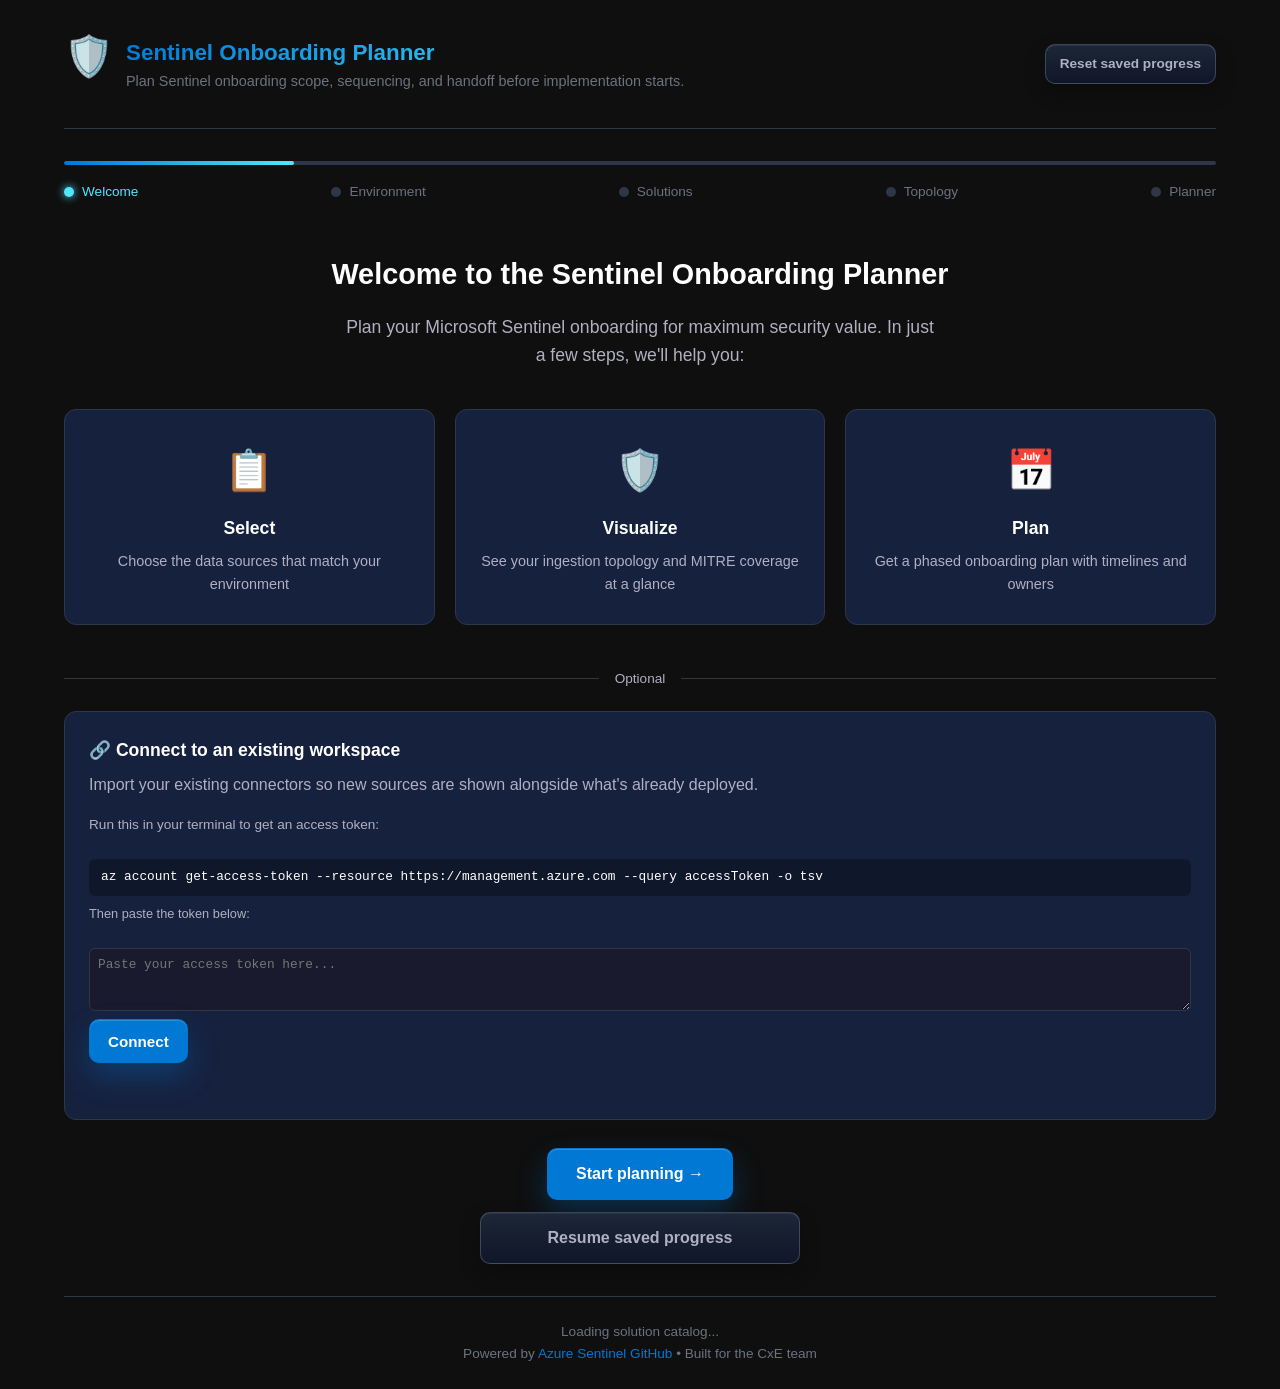
==== index.html @ 746572c1 "fix: connector persistence, Cribl repositioning, topology improvements - Fix Cribl-eligible connecto" ====
<!DOCTYPE html>
<html lang="en">
<head>
    <meta charset="UTF-8">
    <meta name="viewport" content="width=device-width, initial-scale=1.0">
    <title>Sentinel Onboarding Planner</title>
    <script src="https://unpkg.com/react@18/umd/react.production.min.js" crossorigin="anonymous"></script>
    <script src="https://unpkg.com/react-dom@18/umd/react-dom.production.min.js" crossorigin="anonymous"></script>
    <script src="https://unpkg.com/reactflow@11/dist/umd/index.js" crossorigin="anonymous"></script>
    <link rel="stylesheet" href="https://unpkg.com/reactflow@11/dist/style.css">
    <script src="https://cdn.jsdelivr.net/npm/frappe-gantt@1.2.2/dist/frappe-gantt.umd.js" integrity="sha384-IDc4p6+i79ghSfjvAaNuErpikTLBxt5+HDmubQFyD2jwSFpfST/JeaX8fFaqCrgJ" crossorigin="anonymous"></script>
    <script src="https://cdnjs.cloudflare.com/ajax/libs/exceljs/4.4.0/exceljs.min.js" integrity="sha512-dlPw+ytv/6JyepmelABrgeYgHI0O+frEwgfnPdXDTOIZz+eDgfW07QXG02/O8COfivBdGNINy+Vex+lYmJ5rxw==" crossorigin="anonymous" referrerpolicy="no-referrer"></script>
    <link rel="stylesheet" href="https://cdn.jsdelivr.net/npm/frappe-gantt@1.2.2/dist/frappe-gantt.css" integrity="sha384-6Kr9I0SBSJBCaLDsBKf2b/P1Vt0Y/RPHiq8c6phK4Z6wZjw/l6bNLvXds4iXxq5R" crossorigin="anonymous">
    <link rel="stylesheet" href="css/style.css">
</head>
<body>
    <div class="app-container">
        <header class="app-header">
            <div class="header-brand">
                <div class="category-icon">🛡️</div>
                <div>
                    <h1>Sentinel Onboarding Planner</h1>
                    <p class="header-subtitle">Plan Sentinel onboarding scope, sequencing, and handoff before implementation starts.</p>
                </div>
            </div>
            <button type="button" class="app-button app-button--subtle" id="resetPlannerState">Reset saved progress</button>
        </header>

        <div class="progress-container">
            <div class="progress-bar">
                <div class="progress-fill" id="progressFill"></div>
            </div>
            <div class="progress-steps">
                <div class="step active"><span class="step-dot"></span><span>Welcome</span></div>
                <div class="step"><span class="step-dot"></span><span>Environment</span></div>
                <div class="step"><span class="step-dot"></span><span>Solutions</span></div>
                <div class="step"><span class="step-dot"></span><span>Topology</span></div>
                <div class="step"><span class="step-dot"></span><span>Planner</span></div>
            </div>
        </div>

        <main class="main-content">
            <section class="wizard-step active" id="step1">
                <div class="step-content">
                    <div class="welcome-hero">
                        <h2>Welcome to the Sentinel Onboarding Planner</h2>
                        <p class="lead">Plan your Microsoft Sentinel onboarding for maximum security value. In just a few steps, we'll help you:</p>
                    </div>

                    <div class="value-cards">
                        <article class="value-card">
                            <div class="value-icon">📋</div>
                            <h3>Select</h3>
                            <p>Choose the data sources that match your environment</p>
                        </article>
                        <article class="value-card">
                            <div class="value-icon">🛡️</div>
                            <h3>Visualize</h3>
                            <p>See your ingestion topology and MITRE coverage at a glance</p>
                        </article>
                        <article class="value-card">
                            <div class="value-icon">📅</div>
                            <h3>Plan</h3>
                            <p>Get a phased onboarding plan with timelines and owners</p>
                        </article>
                    </div>

                    <div class="workspace-connect-section">
                        <div class="workspace-connect-divider"><span>Optional</span></div>
                        <div class="workspace-connect-card">
                            <h3>🔗 Connect to an existing workspace</h3>
                            <p>Import your existing connectors so new sources are shown alongside what's already deployed.</p>
                            <div class="token-instructions" id="tokenInstructions">
                                <p class="token-help">Run this in your terminal to get an access token:</p>
                                <code class="token-cmd" onclick="copyTokenCmd()">az account get-access-token --resource https://management.azure.com --query accessToken -o tsv</code>
                                <p class="token-help-small">Then paste the token below:</p>
                                <textarea id="tokenInput" placeholder="Paste your access token here..." rows="3"></textarea>
                                <button type="button" class="app-button app-button--accent" onclick="connectWithToken()" id="connectBtn">
                                    Connect
                                </button>
                            </div>
                            <div class="workspace-picker" id="workspacePicker" style="display:none;">
                                <div>
                                    <label>Subscription</label>
                                    <select id="subscriptionSelect" onchange="onSubscriptionChange()" disabled>
                                        <option value="">Loading...</option>
                                    </select>
                                </div>
                                <div>
                                    <label>Resource Group</label>
                                    <select id="rgSelect" onchange="onRgChange()" disabled>
                                        <option value="">Select subscription first</option>
                                    </select>
                                </div>
                                <div>
                                    <label>Sentinel Workspace</label>
                                    <select id="workspaceSelect" onchange="onWorkspaceChange()" disabled>
                                        <option value="">Select resource group first</option>
                                    </select>
                                </div>
                            </div>
                            <div class="workspace-status" id="workspaceStatus"></div>
                        </div>
                    </div>

                    <div class="cta-section cta-section--stacked">
                        <button type="button" class="app-button app-button--accent" data-next>Start planning →</button>
                        <button type="button" class="app-button app-button--subtle cta-resume-button" id="resumeProgressButton" hidden>Resume saved progress</button>
                    </div>
                </div>
            </section>

            <section class="wizard-step" id="step2">
                <div class="step-content">
                    <h2>What does the environment look like?</h2>
                    <p class="step-description">Choose the platforms and vendors you expect to bring into Sentinel. These choices highlight likely solutions in the next step.</p>

                    <div class="category-grid vendor-grid">
                        <div class="category-card vendor-card" data-vendor="azure">
                            <div class="category-icon vendor-logo" data-logo-wrapper>
                                <img data-remote-logo src="https://raw.githubusercontent.com/gilbarbara/logos/main/logos/microsoft-azure.svg" alt="" aria-hidden="true">
                                <span class="vendor-logo-fallback" data-logo-fallback aria-hidden="true" hidden>☁️</span>
                            </div>
                            <h3>Azure</h3>
                            <div class="category-check">✓</div>
                        </div>
                        <div class="category-card vendor-card" data-vendor="microsoft365">
                            <div class="category-icon vendor-logo" data-logo-wrapper>
                                <img data-remote-logo src="https://raw.githubusercontent.com/Azure/Azure-Sentinel/master/Workbooks/Images/Logos/office365_logo.svg" alt="" aria-hidden="true">
                                <span class="vendor-logo-fallback" data-logo-fallback aria-hidden="true" hidden>🛡️</span>
                            </div>
                            <h3>Microsoft 365</h3>
                            <div class="category-check">✓</div>
                        </div>
                        <div class="category-card vendor-card" data-vendor="cribl">
                            <div class="category-icon vendor-logo" data-logo-wrapper>
                                <img data-remote-logo src="https://raw.githubusercontent.com/Azure/Azure-Sentinel/master/Logos/Cribl-Logo.svg" alt="" aria-hidden="true">
                                <span class="vendor-logo-fallback" data-logo-fallback aria-hidden="true" hidden>🔀</span>
                            </div>
                            <h3>Cribl</h3>
                            <div class="category-check">✓</div>
                        </div>
                        <div class="category-card vendor-card" data-vendor="windows">
                            <div class="category-icon vendor-logo" data-logo-wrapper>
                                <img data-remote-logo src="https://raw.githubusercontent.com/gilbarbara/logos/main/logos/microsoft-windows-icon.svg" alt="" aria-hidden="true">
                                <span class="vendor-logo-fallback" data-logo-fallback aria-hidden="true" hidden>🖥️</span>
                            </div>
                            <h3>Windows</h3>
                            <div class="category-check">✓</div>
                        </div>
                        <div class="category-card vendor-card" data-vendor="linux">
                            <div class="category-icon vendor-logo" data-logo-wrapper>
                                <img data-remote-logo src="https://raw.githubusercontent.com/torvalds/linux/master/Documentation/images/logo.svg" alt="" aria-hidden="true">
                                <span class="vendor-logo-fallback" data-logo-fallback aria-hidden="true" hidden>🐧</span>
                            </div>
                            <h3>Linux</h3>
                            <div class="category-check">✓</div>
                        </div>
                        <div class="category-card vendor-card" data-vendor="aws">
                            <div class="category-icon vendor-logo vendor-logo--light-surface" data-logo-wrapper>
                                <img data-remote-logo src="https://raw.githubusercontent.com/Azure/Azure-Sentinel/master/Logos/Aws.svg" alt="" aria-hidden="true">
                                <span class="vendor-logo-fallback" data-logo-fallback aria-hidden="true" hidden>☁️</span>
                            </div>
                            <h3>AWS</h3>
                            <div class="category-check">✓</div>
                        </div>
                        <div class="category-card vendor-card" data-vendor="gcp">
                            <div class="category-icon vendor-logo" data-logo-wrapper>
                                <img data-remote-logo src="https://raw.githubusercontent.com/Azure/Azure-Sentinel/master/Logos/google_logo.svg" alt="" aria-hidden="true">
                                <span class="vendor-logo-fallback" data-logo-fallback aria-hidden="true" hidden>☁️</span>
                            </div>
                            <h3>GCP</h3>
                            <div class="category-check">✓</div>
                        </div>
                        <div class="category-card vendor-card" data-vendor="crowdstrike">
                            <div class="category-icon vendor-logo" data-logo-wrapper>
                                <img data-remote-logo src="https://raw.githubusercontent.com/Azure/Azure-Sentinel/master/Solutions/CrowdStrike%20Falcon%20Endpoint%20Protection/Data%20Connectors/Logo/crowdstrike.svg" alt="" aria-hidden="true">
                                <span class="vendor-logo-fallback" data-logo-fallback aria-hidden="true" hidden>🛡️</span>
                            </div>
                            <h3>CrowdStrike</h3>
                            <div class="category-check">✓</div>
                        </div>
                        <div class="category-card vendor-card" data-vendor="paloalto">
                            <div class="category-icon vendor-logo" data-logo-wrapper>
                                <img data-remote-logo src="https://raw.githubusercontent.com/Azure/Azure-Sentinel/master/Logos/CortexXDR_Logo.svg" alt="" aria-hidden="true">
                                <span class="vendor-logo-fallback" data-logo-fallback aria-hidden="true" hidden>🔥</span>
                            </div>
                            <h3>Palo Alto</h3>
                            <div class="category-check">✓</div>
                        </div>
                        <div class="category-card vendor-card" data-vendor="cisco">
                            <div class="category-icon vendor-logo" data-logo-wrapper>
                                <img data-remote-logo src="https://raw.githubusercontent.com/Azure/Azure-Sentinel/master/Logos/cisco-logo-72px.svg" alt="" aria-hidden="true">
                                <span class="vendor-logo-fallback" data-logo-fallback aria-hidden="true" hidden>🌐</span>
                            </div>
                            <h3>Cisco</h3>
                            <div class="category-check">✓</div>
                        </div>
                        <div class="category-card vendor-card" data-vendor="checkpoint">
                            <div class="category-icon vendor-logo vendor-logo--light-surface" data-logo-wrapper>
                                <img data-remote-logo src="https://raw.githubusercontent.com/Azure/Azure-Sentinel/master/Logos/checkpoint.svg" alt="" aria-hidden="true">
                                <span class="vendor-logo-fallback" data-logo-fallback aria-hidden="true" hidden>🔥</span>
                            </div>
                            <h3>Check Point</h3>
                            <div class="category-check">✓</div>
                        </div>
                        <div class="category-card vendor-card" data-vendor="fortinet">
                            <div class="category-icon vendor-logo vendor-logo--light-surface" data-logo-wrapper>
                                <img data-remote-logo src="https://raw.githubusercontent.com/Azure/Azure-Sentinel/master/Logos/fortinet_logo.svg" alt="" aria-hidden="true">
                                <span class="vendor-logo-fallback" data-logo-fallback aria-hidden="true" hidden>🔥</span>
                            </div>
                            <h3>Fortinet</h3>
                            <div class="category-check">✓</div>
                        </div>
                        <div class="category-card vendor-card" data-vendor="zscaler">
                            <div class="category-icon vendor-logo" data-logo-wrapper>
                                <img data-remote-logo src="https://raw.githubusercontent.com/Azure/Azure-Sentinel/master/Logos/ZscalerLogo.svg" alt="" aria-hidden="true">
                                <span class="vendor-logo-fallback" data-logo-fallback aria-hidden="true" hidden>🌐</span>
                            </div>
                            <h3>Zscaler</h3>
                            <div class="category-check">✓</div>
                        </div>
                        <div class="category-card vendor-card" data-vendor="okta">
                            <div class="category-icon vendor-logo vendor-logo--light-surface" data-logo-wrapper>
                                <img data-remote-logo src="https://raw.githubusercontent.com/Azure/Azure-Sentinel/master/Logos/okta_logo.svg" alt="" aria-hidden="true">
                                <span class="vendor-logo-fallback" data-logo-fallback aria-hidden="true" hidden>🔑</span>
                            </div>
                            <h3>Okta</h3>
                            <div class="category-check">✓</div>
                        </div>
                        <div class="category-card vendor-card" data-vendor="trendmicro">
                            <div class="category-icon vendor-logo" data-logo-wrapper>
                                <img data-remote-logo src="https://raw.githubusercontent.com/Azure/Azure-Sentinel/master/Logos/Trend_Micro_Logo.svg" alt="" aria-hidden="true">
                                <span class="vendor-logo-fallback" data-logo-fallback aria-hidden="true" hidden>🧪</span>
                            </div>
                            <h3>Trend Micro</h3>
                            <div class="category-check">✓</div>
                        </div>
                        <div class="category-card vendor-card" data-vendor="cyberark">
                            <div class="category-icon vendor-logo" data-logo-wrapper>
                                <img data-remote-logo src="https://raw.githubusercontent.com/Azure/Azure-Sentinel/master/Logos/CyberArk_Logo.svg" alt="" aria-hidden="true">
                                <span class="vendor-logo-fallback" data-logo-fallback aria-hidden="true" hidden>🔐</span>
                            </div>
                            <h3>CyberArk</h3>
                            <div class="category-check">✓</div>
                        </div>
                        <div class="category-card vendor-card" data-vendor="pingidentity">
                            <div class="category-icon vendor-logo" data-logo-wrapper>
                                <img data-remote-logo src="https://raw.githubusercontent.com/Azure/Azure-Sentinel/master/Workbooks/Images/Logos/PingIdentity.svg" alt="" aria-hidden="true">
                                <span class="vendor-logo-fallback" data-logo-fallback aria-hidden="true" hidden>🪪</span>
                            </div>
                            <h3>Ping Identity</h3>
                            <div class="category-check">✓</div>
                        </div>
                        <div class="category-card vendor-card" data-vendor="alibabacloud">
                            <div class="category-icon vendor-logo vendor-logo--light-surface" data-logo-wrapper>
                                <img data-remote-logo src="https://raw.githubusercontent.com/simple-icons/simple-icons/develop/icons/alibabacloud.svg" alt="" aria-hidden="true">
                                <span class="vendor-logo-fallback" data-logo-fallback aria-hidden="true" hidden>☁️</span>
                            </div>
                            <h3>Alibaba Cloud</h3>
                            <div class="category-check">✓</div>
                        </div>
                        <div class="category-card vendor-card" data-vendor="atlassian">
                            <div class="category-icon vendor-logo" data-logo-wrapper>
                                <img data-remote-logo src="https://raw.githubusercontent.com/Azure/Azure-Sentinel/master/Logos/atlassian.svg" alt="" aria-hidden="true">
                                <span class="vendor-logo-fallback" data-logo-fallback aria-hidden="true" hidden>🔧</span>
                            </div>
                            <h3>Atlassian</h3>
                            <div class="category-check">✓</div>
                        </div>
                        <div class="category-card vendor-card" data-vendor="barracuda">
                            <div class="category-icon vendor-logo vendor-logo--light-surface" data-logo-wrapper>
                                <img data-remote-logo src="https://raw.githubusercontent.com/Azure/Azure-Sentinel/master/Workbooks/Images/Logos/barracuda_logo.svg" alt="" aria-hidden="true">
                                <span class="vendor-logo-fallback" data-logo-fallback aria-hidden="true" hidden>🔒</span>
                            </div>
                            <h3>Barracuda</h3>
                            <div class="category-check">✓</div>
                        </div>
                        <div class="category-card vendor-card" data-vendor="citrix">
                            <div class="category-icon vendor-logo vendor-logo--light-surface" data-logo-wrapper>
                                <img data-remote-logo src="https://raw.githubusercontent.com/Azure/Azure-Sentinel/master/Logos/citrix_logo.svg" alt="" aria-hidden="true">
                                <span class="vendor-logo-fallback" data-logo-fallback aria-hidden="true" hidden>💻</span>
                            </div>
                            <h3>Citrix</h3>
                            <div class="category-check">✓</div>
                        </div>
                        <div class="category-card vendor-card" data-vendor="cloudflare">
                            <div class="category-icon vendor-logo" data-logo-wrapper>
                                <img data-remote-logo src="https://raw.githubusercontent.com/Azure/Azure-Sentinel/master/Workbooks/Images/Logos/cloudflare.svg" alt="" aria-hidden="true">
                                <span class="vendor-logo-fallback" data-logo-fallback aria-hidden="true" hidden>☁️</span>
                            </div>
                            <h3>Cloudflare</h3>
                            <div class="category-check">✓</div>
                        </div>
                        <div class="category-card vendor-card" data-vendor="cyfirma">
                            <div class="category-icon vendor-logo vendor-logo--light-surface" data-logo-wrapper>
                                <img data-remote-logo src="https://raw.githubusercontent.com/Azure/Azure-Sentinel/master/Logos/Cyfirma_logo.svg" alt="" aria-hidden="true">
                                <span class="vendor-logo-fallback" data-logo-fallback aria-hidden="true" hidden>🔍</span>
                            </div>
                            <h3>cyFIRMA</h3>
                            <div class="category-check">✓</div>
                        </div>
                        <div class="category-card vendor-card" data-vendor="extrahop">
                            <div class="category-icon vendor-logo" data-logo-wrapper>
                                <img data-remote-logo src="https://raw.githubusercontent.com/Azure/Azure-Sentinel/master/Logos/ExtraHop.svg" alt="" aria-hidden="true">
                                <span class="vendor-logo-fallback" data-logo-fallback aria-hidden="true" hidden>📡</span>
                            </div>
                            <h3>ExtraHop</h3>
                            <div class="category-check">✓</div>
                        </div>
                        <div class="category-card vendor-card" data-vendor="f5">
                            <div class="category-icon vendor-logo" data-logo-wrapper>
                                <img data-remote-logo src="https://raw.githubusercontent.com/Azure/Azure-Sentinel/master/Solutions/F5%20BIG-IP/Workbooks/Images/Logo/f5_logo.svg" alt="" aria-hidden="true">
                                <span class="vendor-logo-fallback" data-logo-fallback aria-hidden="true" hidden>🔥</span>
                            </div>
                            <h3>F5</h3>
                            <div class="category-check">✓</div>
                        </div>
                        <div class="category-card vendor-card" data-vendor="forcepoint">
                            <div class="category-icon vendor-logo vendor-logo--light-surface" data-logo-wrapper>
                                <img data-remote-logo src="https://raw.githubusercontent.com/Azure/Azure-Sentinel/master/Logos/Forcepoint_new_logo.svg" alt="" aria-hidden="true">
                                <span class="vendor-logo-fallback" data-logo-fallback aria-hidden="true" hidden>🛡️</span>
                            </div>
                            <h3>Forcepoint</h3>
                            <div class="category-check">✓</div>
                        </div>
                        <div class="category-card vendor-card" data-vendor="github">
                            <div class="category-icon vendor-logo vendor-logo--light-surface" data-logo-wrapper>
                                <img data-remote-logo src="https://raw.githubusercontent.com/gilbarbara/logos/main/logos/github-icon.svg" alt="" aria-hidden="true">
                                <span class="vendor-logo-fallback" data-logo-fallback aria-hidden="true" hidden>🐙</span>
                            </div>
                            <h3>GitHub</h3>
                            <div class="category-check">✓</div>
                        </div>
                        <div class="category-card vendor-card" data-vendor="infoblox">
                            <div class="category-icon vendor-logo" data-logo-wrapper>
                                <img data-remote-logo src="https://raw.githubusercontent.com/Azure/Azure-Sentinel/master/Logos/infoblox_logo.svg" alt="" aria-hidden="true">
                                <span class="vendor-logo-fallback" data-logo-fallback aria-hidden="true" hidden>🌐</span>
                            </div>
                            <h3>Infoblox</h3>
                            <div class="category-check">✓</div>
                        </div>
                        <div class="category-card vendor-card" data-vendor="nxlog">
                            <div class="category-icon vendor-logo" data-logo-wrapper>
                                <img data-remote-logo src="https://raw.githubusercontent.com/Azure/Azure-Sentinel/master/Logos/NXLog.svg" alt="" aria-hidden="true">
                                <span class="vendor-logo-fallback" data-logo-fallback aria-hidden="true" hidden>📋</span>
                            </div>
                            <h3>NXLog</h3>
                            <div class="category-check">✓</div>
                        </div>
                        <div class="category-card vendor-card" data-vendor="symantec">
                            <div class="category-icon vendor-logo vendor-logo--light-surface" data-logo-wrapper>
                                <img data-remote-logo src="https://raw.githubusercontent.com/Azure/Azure-Sentinel/master/Logos/symantec_logo.svg" alt="" aria-hidden="true">
                                <span class="vendor-logo-fallback" data-logo-fallback aria-hidden="true" hidden>🛡️</span>
                            </div>
                            <h3>Symantec</h3>
                            <div class="category-check">✓</div>
                        </div>
                    </div>

                    <p class="helper-text">You can still search for additional third-party solutions in the next step.</p>

                    <div class="nav-buttons">
                        <button type="button" class="app-button" data-prev>← Back</button>
                        <button type="button" class="app-button app-button--accent" data-next>Continue to solutions →</button>
                    </div>
                </div>
            </section>

            <section class="wizard-step" id="step3">
                <div class="step-content">
                    <h2>Select solution packages</h2>
                    <p class="step-description">Review recommended packages, add any additional third-party solutions, and build the shortlist for the planner view.</p>

                    <div class="preselected-notice" id="preselectionBanner" hidden>
                        <span class="notice-icon">ℹ️</span>
                        <span>Recommended solutions are highlighted from your environment choices, and any workspace-connected packages stay checked while you build the plan.</span>
                    </div>

                    <div class="nlp-input-section" id="nlpSection" hidden>
                        <div class="nlp-container">
                            <label for="nlpInput">Search solutions by keyword</label>
                            <div class="nlp-input-wrapper">
                                <input type="text" id="nlpInput" placeholder="e.g., firewall, endpoint, email security, aws, identity">
                            </div>
                            <div class="nlp-suggestions" id="nlpSuggestions"></div>
                        </div>
                    </div>

                    <div class="solutions-workspace" id="solutionsWorkspace">
                        <div id="solutionPanels" class="solution-panels-host"></div>
                        <div class="solution-sizing-drawer-shell" id="solutionSizingDrawerShell" hidden aria-hidden="true">
                            <button type="button" class="solution-sizing-drawer-backdrop" id="solutionSizingDrawerBackdrop" aria-label="Close connector sizing panel"></button>
                            <aside class="solution-sizing-drawer-panel" id="solutionSizingDrawerPanel" aria-live="polite" aria-label="Connector sizing panel"></aside>
                        </div>
                    </div>

                    <div class="nav-buttons">
                        <button type="button" class="app-button" data-prev>← Back</button>
                        <button type="button" class="app-button app-button--accent" data-next id="step3Next" disabled>View SIEM Topology →</button>
                    </div>
                </div>
            </section>

            <section class="wizard-step" id="step4">
                <div class="step-content">
                    <h2>🔍 SIEM Topology</h2>
                    <p class="step-description">Based on your solution selection, this is your SIEM topology — how your selected data sources will flow into Microsoft Sentinel through various collection methods.</p>

                    <div class="topo-export-bar">
                        <button type="button" class="app-button app-button--accent" id="exportTopoPDF">📄 Export as PDF</button>
                        <button type="button" class="app-button" id="exportTopoPNG">🖼️ Export as PNG</button>
                    </div>

                    <div id="architectureDiagram" class="ingestion-topology"></div>

                    <!-- MITRE ATT&CK coverage -->
                    <div id="mitreCoverage" class="mitre-coverage-section"></div>

                    <div class="nav-buttons">
                        <button type="button" class="app-button" data-prev>← Back to solutions</button>
                        <button type="button" class="app-button app-button--accent" data-next>Continue to Planner →</button>
                    </div>
                </div>
            </section>

            <section class="wizard-step" id="step5">
                <div class="step-content">
                    <h2>Planner View</h2>
                    <p class="step-description">Review the onboarding plan in a spreadsheet-style table or a dedicated Gantt timeline, fine-tune tasks, and export to Excel.</p>

                    <div class="planner-action-bar">
                        <div class="planner-action-bar__controls">
                            <button type="button" class="app-button app-button--subtle" id="plannerAddTaskButton">+ Add task</button>
                            <button type="button" class="app-button" id="plannerResetButton">Reset schedule</button>
                            <button type="button" class="app-button app-button--accent" id="exportExcelButton">Export to Excel</button>
                        </div>
                        <span id="plannerToolbarStatus" class="planner-action-status" aria-live="polite"></span>
                    </div>

                    <div id="plannerView"></div>

                    <div class="nav-buttons">
                        <button type="button" class="app-button" data-prev>← Back</button>
                    </div>
                </div>
            </section>
        </main>

        <footer class="app-footer">
            <p id="catalogInfo">Loading solution catalog...</p>
            <p>Powered by <a href="https://github.com/Azure/Azure-Sentinel" target="_blank" rel="noopener noreferrer">Azure Sentinel GitHub</a> • Built for the CxE team</p>
        </footer>
    </div>

    <script type="module" src="js/app.js"></script>
</body>
</html>
---- css/style.css ----
/* ============================
   Sentinel Onboarding Planner
   CSS Styles
   ============================ */

:root {
    --sentinel-blue: #0078D4;
    --sentinel-dark: #1B1A19;
    --sentinel-light-blue: #50E6FF;
    --sentinel-purple: #8B5CF6;
    --bg-primary: #0F0F0F;
    --bg-secondary: #1A1A2E;
    --bg-card: #16213E;
    --bg-card-hover: #1E2D4D;
    --text-primary: #FFFFFF;
    --text-secondary: #B0B0C0;
    --text-muted: #6B7280;
    --border-color: #2D3748;
    --success: #10B981;
    --warning: #F59E0B;
    --accent: #8B5CF6;
    --gradient-start: #0078D4;
    --gradient-end: #50E6FF;
    --shadow: 0 4px 6px -1px rgba(0, 0, 0, 0.3), 0 2px 4px -1px rgba(0, 0, 0, 0.2);
    --shadow-lg: 0 10px 15px -3px rgba(0, 0, 0, 0.4), 0 4px 6px -2px rgba(0, 0, 0, 0.3);
    --radius: 12px;
    --radius-sm: 8px;
    --transition: all 0.3s cubic-bezier(0.4, 0, 0.2, 1);
    --planner-side-padding: clamp(16px, 2vw, 24px);
    --planner-task-label-font-family: 'Segoe UI', -apple-system, BlinkMacSystemFont, sans-serif;
    --planner-task-label-font-size: 13px;
    --planner-task-label-color: rgba(226, 232, 240, 0.96);
    --planner-task-label-color-strong: rgba(248, 250, 252, 0.98);
}


* {
    margin: 0;
    padding: 0;
    box-sizing: border-box;
}

body {
    font-family: 'Segoe UI', -apple-system, BlinkMacSystemFont, sans-serif;
    background: var(--bg-primary);
    color: var(--text-primary);
    min-height: 100vh;
    line-height: 1.6;
}

/* App Container */
.app-container {
    max-width: 1200px;
    margin: 0 auto;
    padding: 0 24px;
    min-height: 100vh;
    display: flex;
    flex-direction: column;
}

.app-container.planner-step-expanded {
    max-width: none;
    width: 100%;
    padding-inline: var(--planner-side-padding);
}

.app-container.planner-step-expanded .main-content,
.app-container.planner-step-expanded #step5,
.app-container.planner-step-expanded #step5 .step-content,
.app-container.planner-step-expanded #plannerView,
.app-container.planner-step-expanded .planner-tabs,
.app-container.planner-step-expanded .planner-tab-panel,
.app-container.planner-step-expanded .gantt-planner-shell {
    width: 100%;
    max-width: none;
    min-width: 0;
}

/* Header */
.app-header {
    padding: 24px 0;
    display: flex;
    align-items: center;
    justify-content: space-between;
    border-bottom: 1px solid var(--border-color);
}

.header-brand {
    display: flex;
    align-items: center;
    gap: 12px;
}

.header-brand h1 {
    font-size: 1.4rem;
    font-weight: 600;
    background: linear-gradient(135deg, var(--gradient-start), var(--gradient-end));
    -webkit-background-clip: text;
    -webkit-text-fill-color: transparent;
    background-clip: text;
}

.header-subtitle {
    color: var(--text-muted);
    font-size: 0.9rem;
}

/* Progress */
.progress-container {
    padding: 32px 0 16px;
}

.progress-bar {
    height: 4px;
    background: var(--border-color);
    border-radius: 2px;
    overflow: hidden;
    margin-bottom: 16px;
}

.progress-fill {
    height: 100%;
    background: linear-gradient(90deg, var(--gradient-start), var(--gradient-end));
    border-radius: 2px;
    transition: width 0.5s ease;
    width: 20%;
}

.progress-steps {
    display: flex;
    justify-content: space-between;
}

.step {
    display: flex;
    align-items: center;
    gap: 8px;
    color: var(--text-muted);
    font-size: 0.85rem;
    transition: var(--transition);
}

.step.active {
    color: var(--sentinel-light-blue);
}

.step.completed {
    color: var(--success);
}

.step-dot {
    width: 10px;
    height: 10px;
    border-radius: 50%;
    background: var(--border-color);
    transition: var(--transition);
}

.step.active .step-dot {
    background: var(--sentinel-light-blue);
    box-shadow: 0 0 8px var(--sentinel-light-blue);
}

.step.completed .step-dot {
    background: var(--success);
}

/* Main Content */
.main-content {
    flex: 1;
    padding: 32px 0;
}

.wizard-step {
    display: none;
    animation: fadeIn 0.4s ease;
}

.wizard-step.active {
    display: block;
}

@keyframes fadeIn {
    from { opacity: 0; transform: translateY(10px); }
    to { opacity: 1; transform: translateY(0); }
}

.step-content h2 {
    font-size: 1.8rem;
    font-weight: 600;
    margin-bottom: 8px;
}

.step-description {
    color: var(--text-secondary);
    margin-bottom: 32px;
    font-size: 1rem;
}

/* Welcome Step */
.welcome-hero {
    text-align: center;
    margin-bottom: 40px;
}

.welcome-hero .lead {
    color: var(--text-secondary);
    font-size: 1.1rem;
    max-width: 600px;
    margin: 16px auto 0;
}

.value-cards {
    display: grid;
    grid-template-columns: repeat(auto-fit, minmax(220px, 1fr));
    gap: 20px;
    margin-bottom: 40px;
}

.value-card {
    background: var(--bg-card);
    border: 1px solid var(--border-color);
    border-radius: var(--radius);
    padding: 28px 20px;
    text-align: center;
    transition: var(--transition);
}

.value-card:hover {
    transform: translateY(-4px);
    border-color: var(--sentinel-blue);
    box-shadow: var(--shadow-lg);
}

.value-icon {
    font-size: 2.5rem;
    margin-bottom: 12px;
}

.value-card h3 {
    font-size: 1.1rem;
    margin-bottom: 8px;
}

.value-card p {
    color: var(--text-secondary);
    font-size: 0.9rem;
}

.workspace-connect-section {
    margin-top: 40px;
    margin-bottom: 1.75rem;
}
.workspace-connect-divider { text-align: center; margin-bottom: 20px; position: relative; }
.workspace-connect-divider::before { content: ''; position: absolute; top: 50%; left: 0; right: 0; height: 1px; background: var(--border-color); }
.workspace-connect-divider span { background: var(--bg-primary); padding: 0 16px; position: relative; color: var(--text-secondary); font-size: 0.85rem; }
.workspace-connect-card { background: var(--bg-card); border: 1px solid var(--border-color); border-radius: 12px; padding: 24px; }
.workspace-connect-card h3 { margin: 0 0 8px; font-size: 1.1rem; }
.workspace-connect-card p { color: var(--text-secondary); margin: 0 0 16px; }
.token-instructions { display: flex; flex-direction: column; gap: 8px; }
.token-help { font-size: 0.85rem; color: var(--text-secondary); margin: 0; }
.token-help-small { font-size: 0.8rem; color: var(--text-secondary); margin: 0; }
.token-cmd { background: rgba(0,0,0,0.3); padding: 8px 12px; border-radius: 6px; font-size: 0.8rem; cursor: pointer; display: block; word-break: break-all; }
.token-cmd:hover { background: rgba(0,0,0,0.5); }
#tokenInput { background: var(--bg-secondary); border: 1px solid var(--border-color); border-radius: 6px; padding: 8px; color: var(--text-primary); font-family: monospace; font-size: 0.8rem; resize: vertical; }
.workspace-picker { display: grid; grid-template-columns: 1fr 1fr 1fr; gap: 12px; margin-top: 16px; }
.workspace-picker label { display: block; font-size: 0.8rem; color: var(--text-secondary); margin-bottom: 4px; }
.workspace-picker select { width: 100%; padding: 8px; background: var(--bg-secondary); border: 1px solid var(--border-color); border-radius: 6px; color: var(--text-primary); }
.workspace-status { min-height: 20px; margin-top: 12px; font-size: 0.85rem; color: var(--text-secondary); }
.workspace-status.success { color: var(--success); }
.workspace-status.error { color: #F87171; }

.cta-section {
    text-align: center;
}

.cta-section--stacked {
    display: flex;
    flex-direction: column;
    align-items: center;
    gap: 12px;
}

.cta-resume-button {
    width: min(100%, 320px);
}

/* Buttons */
.app-button {
    display: inline-flex;
    align-items: center;
    justify-content: center;
    min-height: 44px;
    padding: 0 18px;
    border-radius: 10px;
    border: 1px solid rgba(148, 163, 184, 0.32);
    background: linear-gradient(180deg, rgba(30, 41, 59, 0.92), rgba(15, 23, 42, 0.92));
    color: var(--text-primary);
    font-family: inherit;
    font-size: 0.95rem;
    font-weight: 600;
    line-height: 1;
    cursor: pointer;
    box-shadow: 0 8px 20px rgba(0, 0, 0, 0.28), inset 0 1px 0 rgba(255, 255, 255, 0.06);
    transition: background 0.2s ease, border-color 0.2s ease, box-shadow 0.2s ease, transform 0.15s ease;
}

.app-button--subtle {
    min-height: 40px;
    padding-inline: 14px;
    font-size: 0.85rem;
    color: var(--text-secondary);
}

.app-button:hover:not(:disabled) {
    background: linear-gradient(180deg, rgba(37, 53, 79, 0.98), rgba(22, 33, 62, 0.98));
    border-color: rgba(80, 230, 255, 0.45);
    box-shadow: 0 12px 28px rgba(0, 0, 0, 0.34), 0 0 0 1px rgba(80, 230, 255, 0.12);
}

.app-button:active:not(:disabled) {
    transform: translateY(1px);
    box-shadow: 0 6px 16px rgba(0, 0, 0, 0.28), inset 0 1px 0 rgba(255, 255, 255, 0.05);
}

.app-button:focus-visible {
    outline: none;
    border-color: rgba(80, 230, 255, 0.75);
    box-shadow: 0 0 0 3px rgba(80, 230, 255, 0.2), 0 12px 28px rgba(0, 0, 0, 0.34);
}

.app-button--accent {
    background: #0078D4;
    border-color: rgba(0, 120, 212, 0.6);
    color: #ffffff;
    box-shadow: 0 14px 30px rgba(0, 120, 212, 0.3), inset 0 1px 0 rgba(255, 255, 255, 0.18);
}

.app-button--accent:hover:not(:disabled) {
    background: #1a86d9;
    border-color: rgba(0, 120, 212, 0.8);
    box-shadow: 0 18px 34px rgba(0, 120, 212, 0.34), 0 0 0 1px rgba(0, 120, 212, 0.2);
}

.app-button:disabled {
    opacity: 0.5;
    cursor: not-allowed;
    box-shadow: none;
}

.token-instructions .app-button {
    align-self: flex-start;
}

.cta-section .app-button {
    min-height: 52px;
    padding: 0 28px;
    font-size: 1rem;
}

/* Category Selection (Step 2) */
.category-grid {
    display: grid;
    grid-template-columns: repeat(auto-fit, minmax(280px, 1fr));
    gap: 20px;
    margin-bottom: 32px;
}

.vendor-grid {
    grid-template-columns: repeat(auto-fit, minmax(160px, 1fr));
}

.vendor-card {
    padding: 20px 16px;
    text-align: center;
}

.vendor-card .category-icon {
    width: 56px;
    height: 56px;
    margin: 0 auto 10px;
}

.vendor-logo {
    display: inline-flex;
    align-items: center;
    justify-content: center;
    border-radius: 16px;
    background: rgba(255, 255, 255, 0.06);
    border: 1px solid rgba(255, 255, 255, 0.08);
    box-shadow: inset 0 1px 0 rgba(255, 255, 255, 0.05);
    overflow: hidden;
}

.vendor-logo--light-surface {
    background: rgba(255, 255, 255, 0.94);
    border-color: rgba(255, 255, 255, 0.2);
}

.vendor-logo img {
    width: 32px;
    height: 32px;
    object-fit: contain;
}

.vendor-logo-fallback {
    font-size: 2rem;
    line-height: 1;
}

.vendor-logo .vendor-logo-fallback[hidden] {
    display: none !important;
}

.vendor-logo.logo-is-fallback img {
    display: none;
}

.vendor-card h3 {
    font-size: 1rem;
}

.category-card {
    background: var(--bg-card);
    border: 2px solid var(--border-color);
    border-radius: var(--radius);
    padding: 32px 24px;
    cursor: pointer;
    transition: var(--transition);
    position: relative;
    overflow: hidden;
}

.category-card:hover {
    border-color: var(--sentinel-blue);
    transform: translateY(-2px);
}

.category-card.selected {
    border-color: var(--sentinel-light-blue);
    background: rgba(80, 230, 255, 0.05);
}

.category-icon {
    font-size: 2.5rem;
    margin-bottom: 16px;
}

.category-card h3 {
    font-size: 1.2rem;
    margin-bottom: 8px;
}

.category-card p {
    color: var(--text-secondary);
    font-size: 0.9rem;
}

.category-check {
    position: absolute;
    top: 16px;
    right: 16px;
    width: 28px;
    height: 28px;
    border-radius: 50%;
    background: var(--sentinel-light-blue);
    color: var(--bg-primary);
    display: flex;
    align-items: center;
    justify-content: center;
    font-weight: 700;
    opacity: 0;
    transform: scale(0);
    transition: var(--transition);
}

.category-card.selected .category-check {
    opacity: 1;
    transform: scale(1);
}

/* Step helpers */
.helper-text {
    color: var(--text-muted);
    font-size: 0.9rem;
    margin-top: 16px;
}


.preselected-notice {
    display: flex;
    align-items: center;
    gap: 12px;
    background: rgba(250, 204, 21, 0.08);
    border: 1px solid rgba(250, 204, 21, 0.4);
    border-radius: var(--radius);
    padding: 14px 20px;
    margin-bottom: 24px;
    color: var(--text-secondary);
}

.notice-icon {
    color: #facc15;
    font-size: 1.2rem;
}

/* NLP Input (Step 3) */
.nlp-input-section {
    background: var(--bg-card);
    border: 1px solid var(--border-color);
    border-radius: var(--radius);
    padding: 24px;
    margin-bottom: 28px;
}

.nlp-container label {
    display: block;
    font-weight: 500;
    margin-bottom: 12px;
    color: var(--text-secondary);
}

.nlp-input-wrapper {
    display: flex;
    gap: 12px;
}

.nlp-input-wrapper input {
    flex: 1;
    padding: 12px 16px;
    border-radius: var(--radius-sm);
    border: 1px solid var(--border-color);
    background: var(--bg-primary);
    color: var(--text-primary);
    font-size: 1rem;
    outline: none;
    transition: var(--transition);
}

.nlp-input-wrapper input:focus {
    border-color: var(--sentinel-blue);
    box-shadow: 0 0 0 3px rgba(0, 120, 212, 0.2);
}

.nlp-input-wrapper input::placeholder {
    color: var(--text-muted);
}

.nlp-suggestions {
    margin-top: 12px;
    display: flex;
    flex-wrap: wrap;
    gap: 8px;
}

.nlp-suggestion-tag {
    background: rgba(0, 120, 212, 0.15);
    border: 1px solid var(--sentinel-blue);
    color: var(--sentinel-light-blue);
    padding: 6px 14px;
    border-radius: 20px;
    font-size: 0.85rem;
    cursor: pointer;
    transition: var(--transition);
}

.nlp-suggestion-tag:hover {
    background: rgba(0, 120, 212, 0.3);
}

.nlp-suggestion-tag.selected {
    background: rgba(16, 185, 129, 0.15);
    border-color: var(--success);
    color: var(--success);
}

/* Solution Panels (Step 3) */
.solutions-workspace {
    display: grid;
    grid-template-columns: minmax(0, 1fr);
    gap: 24px;
    align-items: start;
}

.third-party-solution-sections {
    display: flex;
    flex-direction: column;
    gap: 24px;
    max-height: 500px;
    overflow-y: auto;
    overflow-x: hidden;
    min-height: 0;
    padding-right: 4px;
}

.solution-category-section {
    display: flex;
    flex-direction: column;
    gap: 14px;
}

.solution-category-section[hidden] {
    display: none !important;
}

.solution-category-heading {
    font-size: 1.1rem;
    font-weight: 600;
    color: var(--text-primary);
    letter-spacing: 0.01em;
}

.solution-filter-empty {
    padding: 16px 18px;
    border: 1px dashed rgba(148, 163, 184, 0.28);
    border-radius: 14px;
    background: rgba(15, 23, 42, 0.5);
    color: var(--text-secondary);
}

.solutions-workspace.has-sizing-panel {
    grid-template-columns: minmax(0, 1fr) minmax(320px, min(30vw, 390px));
}

.solution-panels-host {
    min-width: 0;
}

.solution-sizing-drawer-shell[hidden] {
    display: none !important;
}

.solution-sizing-drawer-shell {
    position: sticky;
    top: 24px;
    align-self: start;
    min-width: 0;
}

.solution-sizing-drawer-backdrop {
    display: none;
}

.solution-sizing-drawer-panel {
    position: relative;
    width: 100%;
    max-height: calc(100vh - 48px);
    max-height: calc(100dvh - 48px);
    padding: 24px 22px 20px;
    background: linear-gradient(180deg, rgba(15, 23, 42, 0.98), rgba(15, 23, 42, 0.94));
    border: 1px solid rgba(148, 163, 184, 0.18);
    border-radius: 18px;
    box-shadow: -24px 0 64px rgba(2, 6, 23, 0.32);
    overflow-y: auto;
    transform: translateX(18px);
    opacity: 0;
    transition: transform 180ms ease, opacity 180ms ease;
}

.solution-sizing-drawer-shell.is-open .solution-sizing-drawer-panel {
    transform: translateX(0);
    opacity: 1;
}

.solution-sizing-drawer-panel.needs-attention {
    border-color: rgba(80, 230, 255, 0.62);
    animation: sizing-drawer-attention-pulse 420ms ease;
}

.solution-sizing-lock-toast {
    position: fixed;
    right: 24px;
    bottom: 24px;
    z-index: 1300;
    display: flex;
    align-items: center;
    max-width: min(420px, calc(100vw - 32px));
    padding: 14px 18px;
    border-radius: 14px;
    border: 1px solid rgba(250, 204, 21, 0.42);
    background: rgba(15, 23, 42, 0.96);
    color: var(--text-primary);
    box-shadow: var(--shadow-lg);
    font-size: 0.95rem;
    line-height: 1.45;
    opacity: 0;
    transform: translateY(12px);
    transition: opacity 180ms ease, transform 180ms ease;
    pointer-events: none;
}

.solution-sizing-lock-toast.is-visible {
    opacity: 1;
    transform: translateY(0);
}

@keyframes sizing-drawer-attention-pulse {
    0%,
    100% {
        box-shadow: -24px 0 64px rgba(2, 6, 23, 0.32), 0 0 0 0 rgba(80, 230, 255, 0);
    }

    45% {
        box-shadow: -24px 0 64px rgba(2, 6, 23, 0.32), 0 0 0 4px rgba(80, 230, 255, 0.18);
    }
}

.solution-sizing-drawer-card {
    position: relative;
    display: grid;
    gap: 16px;
}

.solution-sizing-drawer-close {
    position: absolute;
    top: 0;
    right: 0;
    width: 34px;
    height: 34px;
    border: 1px solid rgba(148, 163, 184, 0.18);
    border-radius: 999px;
    background: rgba(30, 41, 59, 0.82);
    color: var(--text-primary);
    font-size: 1.25rem;
    line-height: 1;
    cursor: pointer;
}

.solution-sizing-drawer-header {
    display: grid;
    gap: 10px;
    padding-right: 44px;
}

.solution-sizing-drawer-eyebrow {
    color: var(--text-muted);
    font-size: 0.72rem;
    font-weight: 700;
    letter-spacing: 0.08em;
    text-transform: uppercase;
}

.solution-sizing-drawer-title {
    font-size: 1.35rem;
    font-weight: 600;
    color: var(--text-primary);
}

.solution-sizing-drawer-description {
    color: var(--text-secondary);
    font-size: 0.92rem;
    line-height: 1.5;
}

.solution-sizing-drawer-note {
    padding: 12px 14px;
    border: 1px solid rgba(125, 211, 252, 0.2);
    border-radius: 12px;
    background: rgba(30, 41, 59, 0.54);
    color: var(--text-secondary);
    font-size: 0.84rem;
    line-height: 1.5;
}

.solution-sizing-drawer-form {
    border: 0;
    background: transparent;
    padding: 0;
    gap: 14px;
}

.solution-sizing-overview-list {
    display: grid;
    gap: 12px;
}

.solution-sizing-overview-item {
    width: 100%;
    display: grid;
    gap: 8px;
    padding: 14px;
    border: 1px solid rgba(148, 163, 184, 0.16);
    border-radius: 14px;
    background: rgba(15, 23, 42, 0.56);
    color: var(--text-primary);
    text-align: left;
    font: inherit;
    cursor: pointer;
    transition: var(--transition);
}

.solution-sizing-overview-item:hover,
.solution-sizing-overview-item:focus-visible {
    border-color: rgba(80, 230, 255, 0.45);
    box-shadow: 0 0 0 1px rgba(80, 230, 255, 0.2);
    outline: none;
}

.solution-sizing-overview-item.is-pending {
    border-color: rgba(245, 158, 11, 0.28);
}

.solution-sizing-overview-item.is-saved {
    border-color: rgba(16, 185, 129, 0.24);
}

.solution-sizing-overview-item.is-default {
    border-color: rgba(148, 163, 184, 0.2);
}

.solution-sizing-overview-item-heading {
    display: flex;
    align-items: center;
    justify-content: space-between;
    gap: 12px;
}

.solution-sizing-overview-item-subtitle {
    color: var(--text-muted);
    font-size: 0.8rem;
    line-height: 1.5;
}

.solution-sizing-overview-item-summary {
    color: var(--text-primary);
    font-size: 0.92rem;
    font-weight: 600;
}

.solution-sizing-drawer-empty {
    color: var(--text-secondary);
    font-size: 0.92rem;
    line-height: 1.6;
}

.solution-panel {
    display: flex;
    flex-direction: column;
    min-height: 0;
    margin-bottom: 28px;
}

.solution-panel-header {
    display: flex;
    align-items: center;
    gap: 12px;
    margin-bottom: 16px;
    padding: 10px 12px;
    padding-bottom: 12px;
    border-bottom: 1px solid var(--border-color);
    cursor: pointer;
    border-radius: var(--radius-sm);
    user-select: none;
    transition: background 0.15s ease;
}

.solution-panel-header:hover {
    background: var(--bg-card-hover);
}

.solution-panel-header h3 {
    font-size: 1.2rem;
    font-weight: 600;
    flex: 1;
}

.solution-panel-icon {
    font-size: 1.5rem;
}

.solution-panel-header .chevron {
    font-size: 0.75rem;
    color: var(--text-muted);
    transition: transform 0.25s ease;
    margin-left: auto;
    flex-shrink: 0;
}

.solution-panel.collapsed .solution-panel-header .chevron {
    transform: rotate(-90deg);
}

.solution-panel.collapsed .third-party-solution-sections,
.solution-panel.collapsed .solution-filter-empty {
    display: none;
}

.solution-list {
    display: grid;
    grid-template-columns: repeat(auto-fill, minmax(320px, 1fr));
    gap: 16px;
    max-height: 500px;
    overflow-y: auto;
    overflow-x: hidden;
    padding-right: 4px;
    transition: max-height 0.3s ease, opacity 0.25s ease;
    opacity: 1;
}

.third-party-solution-list {
    max-height: none;
    overflow: visible;
    padding-right: 0;
}

.third-party-solution-sections::-webkit-scrollbar,
.solution-list::-webkit-scrollbar {
    width: 6px;
}

.third-party-solution-sections::-webkit-scrollbar-track,
.solution-list::-webkit-scrollbar-track {
    background: rgba(255, 255, 255, 0.05);
    border-radius: 3px;
}

.third-party-solution-sections::-webkit-scrollbar-thumb,
.solution-list::-webkit-scrollbar-thumb {
    background: rgba(80, 230, 255, 0.35);
    border-radius: 3px;
}

.third-party-solution-sections::-webkit-scrollbar-thumb:hover,
.solution-list::-webkit-scrollbar-thumb:hover {
    background: rgba(80, 230, 255, 0.5);
}

.solution-panel.collapsed .solution-list {
    max-height: 0 !important;
    overflow: hidden;
    opacity: 0;
    margin-bottom: 0;
}


.solution-item {
    background: var(--bg-card);
    border: 1px solid var(--border-color);
    border-radius: var(--radius-sm);
    padding: 18px;
    cursor: pointer;
    transition: var(--transition);
    display: flex;
    align-items: flex-start;
    gap: 14px;
    position: relative;
    min-height: 100%;
}

.solution-item[hidden],
.solution-panel[hidden] {
    display: none !important;
}

.solution-item:hover {
    border-color: var(--sentinel-blue);
    background: var(--bg-card-hover);
    transform: translateY(-2px);
    box-shadow: var(--shadow);
}

.solution-item:focus-within {
    border-color: var(--sentinel-light-blue);
    box-shadow: 0 0 0 1px rgba(80, 230, 255, 0.35);
}

.solution-item.selected {
    border-color: var(--success);
    background: rgba(16, 185, 129, 0.05);
}

.solution-item.is-sizing-panel-active {
    border-color: rgba(80, 230, 255, 0.55);
    box-shadow: 0 0 0 1px rgba(80, 230, 255, 0.24);
}

.solution-item.is-sizing-panel-blocked {
    cursor: not-allowed;
    opacity: 0.72;
}

.solution-item.is-sizing-panel-blocked:hover,
.solution-item.is-sizing-panel-blocked:focus-within {
    border-color: var(--border-color);
    background: var(--bg-card);
    transform: none;
    box-shadow: none;
}

.solution-item.already-connected {
    border-color: rgba(16, 185, 129, 0.4);
    background: rgba(16, 185, 129, 0.05);
}

.solution-item.already-connected.recommended,
.solution-item.already-connected.selected {
    border-color: rgba(16, 185, 129, 0.4);
    background: rgba(16, 185, 129, 0.05);
}

.solution-item-main {
    display: flex;
    align-items: flex-start;
    gap: 14px;
    flex: 1;
    min-width: 0;
}

.existing-connector-badge {
    display: inline-flex;
    align-items: center;
    gap: 4px;
    padding: 2px 8px;
    border-radius: 10px;
    background: rgba(16, 185, 129, 0.1);
    border: 1px solid rgba(16, 185, 129, 0.3);
    color: #10b981;
    font-size: 0.65rem;
    font-weight: 500;
}

.solution-item-logo {
    width: 40px;
    height: 40px;
    border-radius: 10px;
    background: rgba(255, 255, 255, 0.05);
    border: 1px solid rgba(255, 255, 255, 0.08);
    display: flex;
    align-items: center;
    justify-content: center;
    flex-shrink: 0;
    margin-top: 2px;
    overflow: hidden;
}

.solution-item-logo img {
    width: 24px;
    height: 24px;
    object-fit: contain;
}

.solution-item-logo-fallback {
    font-size: 1rem;
    line-height: 1;
}

.solution-item-logo .solution-item-logo-fallback[hidden] {
    display: none !important;
}

.solution-item-logo--fallback {
    border-style: dashed;
}

.solution-item-info {
    flex: 1;
    min-width: 0;
    display: flex;
    flex-direction: column;
    gap: 8px;
}

.solution-item-header {
    display: flex;
    align-items: flex-start;
    gap: 12px;
    min-width: 0;
}

.solution-item-name {
    display: flex;
    align-items: center;
    gap: 8px;
    flex-wrap: wrap;
    font-weight: 500;
    font-size: 0.98rem;
    line-height: 1.4;
}

.solution-item-title-text {
    min-width: 0;
    font-size: inherit;
    font-weight: 600;
}

.solution-item-recommended-inline {
    color: #f5a623;
    font-size: 0.76rem;
    font-weight: 500;
    white-space: nowrap;
}

.solution-item-meta {
    color: var(--text-muted);
    font-size: 0.8rem;
    line-height: 1.5;
}

.solution-tags {
    display: inline-flex;
    align-items: center;
    gap: 6px;
    flex-wrap: wrap;
}

.solution-tag {
    display: inline-flex;
    align-items: center;
    gap: 4px;
    padding: 3px 10px;
    border-radius: 999px;
    font-size: 0.68rem;
    font-weight: 700;
    letter-spacing: 0.08em;
    text-transform: uppercase;
}

.solution-tag-featured {
    background: rgba(122, 229, 242, 0.88);
    color: #083344;
    border: 1px solid rgba(160, 240, 255, 0.95);
}

.solution-tag-category {
    background: rgba(80, 230, 255, 0.12);
    border: 1px solid rgba(80, 230, 255, 0.28);
    color: var(--sentinel-light-blue);
}

.version-badge {
    display: none;
    font-size: 0.78rem;
    color: rgba(125, 211, 252, 0.78);
    line-height: 1.4;
}

.version-badge.loaded {
    display: block;
}

.solution-item-check {
    appearance: none;
    -webkit-appearance: none;
    width: 22px;
    height: 22px;
    border-radius: 50%;
    border: 2px solid var(--border-color);
    background: transparent;
    flex-shrink: 0;
    margin-top: 2px;
    position: relative;
    cursor: pointer;
    transition: var(--transition);
}

.solution-item-check::after {
    content: '';
    position: absolute;
    inset: 0;
    display: flex;
    align-items: center;
    justify-content: center;
    font-size: 0.72rem;
    font-weight: 700;
    color: transparent;
    transition: var(--transition);
}

.solution-item-check:checked {
    border-color: var(--success);
    background: var(--success);
}

.solution-item-check:checked::after {
    content: '✓';
    color: #ffffff;
}

.solution-item-check:focus-visible {
    outline: none;
    box-shadow: 0 0 0 3px rgba(80, 230, 255, 0.25);
}

.solution-item.already-connected .solution-item-check {
    border-color: rgba(16, 185, 129, 0.55);
    background: rgba(16, 185, 129, 0.16);
}

.solution-item.already-connected .solution-item-check::after {
    content: '✓';
    color: #10B981;
}

.solution-item-check:disabled {
    cursor: not-allowed;
    opacity: 1;
}

.solution-item-check:disabled:focus-visible {
    box-shadow: none;
}

/* Solution difficulty & requirement badges */
.solution-item-roles,
.solution-item-infrastructure {
    display: grid;
    gap: 8px;
    padding-top: 10px;
    margin-top: 10px;
    border-top: 1px solid rgba(148, 163, 184, 0.16);
}

.solution-item-roles-label,
.solution-item-infrastructure-label {
    color: var(--text-muted);
    font-size: 0.72rem;
    font-weight: 600;
    letter-spacing: 0.04em;
    text-transform: uppercase;
}

.solution-item-role-list,
.solution-item-infrastructure-list,
.solution-item-badges {
    display: flex;
    flex-wrap: wrap;
    gap: 6px;
}

.solution-item-badges {
    margin-top: 8px;
}

.solution-item-footer {
    align-items: center;
}

.solution-sizing-state-host {
    display: inline-flex;
    align-items: center;
}

.solution-sizing-state-badge {
    display: inline-flex;
    align-items: center;
    padding: 2px 8px;
    border-radius: 999px;
    border: 1px solid rgba(148, 163, 184, 0.2);
    background: rgba(30, 41, 59, 0.82);
    color: var(--text-secondary);
    font-size: 0.68rem;
    font-weight: 600;
}

.solution-sizing-state-badge.is-pending {
    border-color: rgba(245, 158, 11, 0.28);
    background: rgba(245, 158, 11, 0.12);
    color: #fcd34d;
}

.solution-sizing-state-badge.is-saved {
    border-color: rgba(16, 185, 129, 0.28);
    background: rgba(16, 185, 129, 0.12);
    color: #86efac;
}

.solution-sizing-state-badge.is-default {
    border-color: rgba(148, 163, 184, 0.24);
    background: rgba(148, 163, 184, 0.12);
    color: #cbd5e1;
    font-style: italic;
}

.solution-sizing-host {
    display: grid;
    gap: 10px;
    margin-top: 12px;
}

.solution-sizing-form,
.solution-sizing-summary {
    border: 1px solid rgba(148, 163, 184, 0.16);
    border-radius: 12px;
    background: rgba(15, 23, 42, 0.58);
}

.solution-sizing-summary {
    width: 100%;
    display: flex;
    align-items: center;
    justify-content: space-between;
    gap: 10px;
    padding: 12px 14px;
    color: var(--text-primary);
    font: inherit;
    text-align: left;
    cursor: pointer;
}

.solution-sizing-summary::after {
    content: '›';
    color: var(--text-muted);
    font-size: 1rem;
    line-height: 1;
}

.solution-sizing-summary-copy {
    flex: 1;
    min-width: 0;
}

.solution-sizing-summary-tag {
    display: inline-flex;
    align-items: center;
    padding: 2px 8px;
    border-radius: 999px;
    background: rgba(148, 163, 184, 0.14);
    color: #cbd5e1;
    font-size: 0.68rem;
    font-style: italic;
}


.solution-sizing-link {
    border: 0;
    background: transparent;
    color: var(--sentinel-light-blue);
    font: inherit;
    cursor: pointer;
    text-decoration: underline;
}

.solution-sizing-form {
    display: grid;
    gap: 12px;
    padding: 14px;
}

.solution-sizing-intro {
    color: var(--text-secondary);
    font-size: 0.84rem;
    line-height: 1.5;
}

.solution-sizing-guidance {
    display: grid;
    gap: 10px;
    padding: 12px 14px;
    border: 1px solid rgba(148, 163, 184, 0.16);
    border-radius: 12px;
    background: rgba(15, 23, 42, 0.58);
}

.solution-sizing-guidance__title {
    color: var(--text-primary);
    font-size: 0.84rem;
    line-height: 1.4;
}

.solution-sizing-guidance__list {
    display: grid;
    gap: 6px;
    margin: 0;
    padding-left: 18px;
    color: var(--text-secondary);
    font-size: 0.8rem;
    line-height: 1.5;
}

.solution-sizing-collector {
    display: grid;
    gap: 10px;
}

.solution-sizing-collector__summary {
    display: flex;
    align-items: center;
    gap: 8px;
    flex-wrap: wrap;
    padding: 10px 12px;
    border: 1px solid rgba(148, 163, 184, 0.16);
    border-radius: 12px;
    background: rgba(15, 23, 42, 0.46);
    color: var(--text-secondary);
    font-size: 0.82rem;
}

.solution-sizing-collector__summary-label {
    color: var(--text-muted);
    text-transform: uppercase;
    letter-spacing: 0.04em;
    font-size: 0.68rem;
    font-weight: 700;
}

.solution-sizing-collector__summary-value {
    color: var(--text-primary);
    font-size: 0.84rem;
}

.solution-sizing-collector__fieldset {
    margin: 0;
}

.solution-sizing-collector__question {
    color: var(--text-primary);
    font-size: 0.92rem;
    font-weight: 700;
    line-height: 1.4;
}

.solution-sizing-collector__helper {
    margin: 0;
    color: var(--text-muted);
    font-size: 0.8rem;
    line-height: 1.5;
}

.solution-sizing-grid {
    display: grid;
    grid-template-columns: repeat(2, minmax(0, 1fr));
    gap: 12px;
}

.solution-sizing-field {
    display: grid;
    gap: 6px;
}

.solution-sizing-field > span {
    color: var(--text-muted);
    font-size: 0.72rem;
    text-transform: uppercase;
    letter-spacing: 0.04em;
}

.solution-sizing-field--prominent > span {
    font-size: 0.92rem;
    font-weight: 700;
    text-transform: none;
    letter-spacing: normal;
    color: var(--text-primary);
}

.solution-sizing-field input {
    width: 100%;
    min-height: 42px;
    border: 1px solid rgba(148, 163, 184, 0.18);
    border-radius: 10px;
    background: rgba(15, 23, 42, 0.84);
    color: var(--text-primary);
    font: inherit;
    padding: 10px 12px;
}

.solution-sizing-field input:focus {
    outline: none;
    border-color: rgba(80, 230, 255, 0.5);
    box-shadow: 0 0 0 3px rgba(80, 230, 255, 0.14);
}

.solution-sizing-field input.is-invalid {
    border-color: rgba(248, 113, 113, 0.7);
    box-shadow: 0 0 0 3px rgba(248, 113, 113, 0.14);
}

.solution-sizing-helper {
    color: var(--text-muted);
    font-size: 0.76rem;
}

.solution-sizing-select {
    width: 100%;
    min-height: 42px;
    border: 1px solid rgba(148, 163, 184, 0.18);
    border-radius: 10px;
    background: rgba(15, 23, 42, 0.84);
    color: var(--text-primary);
    font: inherit;
    padding: 10px 12px;
}

.solution-sizing-field--wide {
    grid-column: 1 / -1;
}

.solution-sizing-relation {
    display: grid;
    gap: 10px;
    margin: 0;
    padding: 14px;
    border: 1px solid rgba(148, 163, 184, 0.16);
    border-radius: 12px;
    background: rgba(15, 23, 42, 0.58);
}

.solution-sizing-relation__legend {
    color: var(--text-muted);
    font-size: 0.72rem;
    font-weight: 700;
    letter-spacing: 0.04em;
    text-transform: uppercase;
}

.solution-sizing-relation__choices {
    display: grid;
    grid-template-columns: minmax(0, 1fr);
    gap: 12px;
}

.solution-sizing-relation__option {
    display: grid;
    grid-template-columns: auto minmax(0, 1fr);
    align-items: flex-start;
    gap: 12px;
    padding: 14px;
    border: 1px solid rgba(148, 163, 184, 0.16);
    border-radius: 12px;
    background: rgba(30, 41, 59, 0.48);
    color: var(--text-primary);
    cursor: pointer;
}

.solution-sizing-relation__option input {
    margin-top: 2px;
    accent-color: var(--sentinel-light-blue);
}

.solution-sizing-collector--disabled {
    opacity: 0.4;
    pointer-events: none;
    position: relative;
}

.solution-sizing-collector--disabled::after {
    content: '';
    position: absolute;
    inset: 0;
}

.solution-sizing-cribl {
    display: grid;
    gap: 0.4rem;
    margin-bottom: 1rem;
    padding: 0.9rem 1rem;
    border: 1px solid rgba(91, 196, 241, 0.28);
    border-radius: 12px;
    background: rgba(91, 196, 241, 0.08);
}

.solution-sizing-cribl__option {
    display: inline-flex;
    align-items: center;
    gap: 0.6rem;
    font-weight: 600;
    color: var(--text-primary);
}

.solution-sizing-cribl__option input {
    inline-size: 1rem;
    block-size: 1rem;
}

.solution-sizing-cribl__note {
    color: var(--text-muted);
    font-size: 0.85rem;
}

.solution-sizing-relation__copy {
    display: grid;
    gap: 6px;
    min-width: 0;
}

.solution-sizing-relation__title {
    color: var(--text-primary);
    font-size: 0.84rem;
    font-weight: 700;
    line-height: 1.3;
}

.solution-sizing-relation__description {
    color: var(--text-muted);
    font-size: 0.82rem;
    line-height: 1.45;
}

.solution-sizing-messages,
.solution-sizing-preview {
    display: grid;
    gap: 6px;
}

.solution-sizing-message {
    font-size: 0.8rem;
    line-height: 1.45;
}

.solution-sizing-message.is-error {
    color: #fca5a5;
}

.solution-sizing-message.is-warning {
    color: #fcd34d;
}

.solution-sizing-message.is-advisory {
    color: #93c5fd;
}

.solution-sizing-result {
    color: var(--text-primary);
    font-size: 0.9rem;
}

.solution-sizing-line {
    color: var(--text-secondary);
    font-size: 0.82rem;
    line-height: 1.45;
}

.solution-sizing-doc-link {
    color: var(--sentinel-light-blue);
    font-size: 0.82rem;
    width: fit-content;
}

.solution-sizing-actions {
    display: flex;
    flex-wrap: wrap;
    gap: 8px;
}

.solution-difficulty-badge {
    display: inline-block;
    font-size: 0.72rem;
    font-weight: 600;
    padding: 2px 8px;
    border-radius: 12px;
    text-transform: capitalize;
}

.solution-difficulty-badge.difficulty-easy {
    background: rgba(16, 185, 129, 0.15);
    color: #10B981;
    border: 1px solid rgba(16, 185, 129, 0.3);
}

.solution-difficulty-badge.difficulty-moderate {
    background: rgba(245, 158, 11, 0.15);
    color: #F59E0B;
    border: 1px solid rgba(245, 158, 11, 0.3);
}

.solution-difficulty-badge.difficulty-hard {
    background: rgba(239, 68, 68, 0.15);
    color: #EF4444;
    border: 1px solid rgba(239, 68, 68, 0.3);
}

.solution-role-chip,
.solution-infrastructure-chip {
    display: inline-block;
    font-size: 0.72rem;
    font-weight: 500;
    padding: 2px 8px;
    border-radius: 12px;
    background: rgba(80, 230, 255, 0.12);
    color: var(--sentinel-light-blue);
    border: 1px solid rgba(80, 230, 255, 0.28);
}

/* Recommended (pre-selected) solution state */
.solution-item.recommended {
    background: rgba(250, 204, 21, 0.08);
    border-color: rgba(250, 204, 21, 0.45);
}

.solution-item.recommended:hover {
    background: rgba(250, 204, 21, 0.14);
    border-color: rgba(250, 204, 21, 0.6);
}

.solution-item-corner-star {
    position: absolute;
    top: 12px;
    right: 52px;
    color: #f5a623;
    font-size: 0.78rem;
    line-height: 1;
    opacity: 0.95;
    pointer-events: none;
}

/* Shared stat cards */
.stat-card {
    background: var(--bg-card);
    border: 1px solid var(--border-color);
    border-radius: var(--radius-sm);
    padding: 20px;
    text-align: center;
}

.stat-number {
    font-size: 2rem;
    font-weight: 700;
    background: linear-gradient(135deg, var(--gradient-start), var(--gradient-end));
    -webkit-background-clip: text;
    -webkit-text-fill-color: transparent;
    background-clip: text;
}

.stat-label {
    color: var(--text-secondary);
    font-size: 0.85rem;
    margin-top: 4px;
}


.nav-buttons {
    display: flex;
    justify-content: space-between;
    align-items: center;
    padding-top: 24px;
    border-top: 1px solid var(--border-color);
    margin-top: 32px;
}

/* Ingestion Topology — React Flow */
.ingestion-topology { margin: 20px 0; }
.topo-container { position: relative; padding: 24px 0; }
.topo-flow-wrapper { width: 100%; height: 680px; border-radius: 12px; border: 1px solid var(--border-color); background: var(--bg-primary); overflow: hidden; }
.topo-flow-wrapper .react-flow__background { background: var(--bg-primary) !important; }
.topo-flow-wrapper .react-flow { background: var(--bg-primary) !important; }
.topo-export-bar { display: flex; gap: 12px; margin-bottom: 16px; }
.topo-legend { display: flex; flex-wrap: wrap; gap: 16px; margin-top: 16px; padding: 12px 16px; border-radius: 8px; background: var(--bg-secondary); }
.topo-legend-title { font-weight: 600; font-size: 0.85rem; color: var(--text-secondary); width: 100%; margin-bottom: 4px; }
.topo-legend-item { display: flex; align-items: center; gap: 8px; font-size: 0.8rem; color: var(--text-secondary); }
.topo-legend-swatch { width: 12px; height: 12px; border-radius: 3px; }
.topo-info-cards { display: grid; grid-template-columns: repeat(auto-fit, minmax(180px, 1fr)); gap: 12px; margin-top: 16px; }
.topo-info-card { padding: 16px; border-radius: 8px; background: var(--bg-secondary); border: 1px solid var(--border-color); }
.topo-info-card h4 { font-size: 0.8rem; color: var(--text-muted); margin-bottom: 6px; }
.topo-info-card p { font-size: 0.9rem; color: var(--text-primary); }

/* React Flow nodes */
.rf-source-node { background: var(--bg-card); border: 1px solid var(--border-color); border-radius: 10px; padding: 12px; min-width: 260px; max-width: 320px; }
.rf-source-node--wide { min-width: 640px; max-width: 700px; }
.rf-source-node-title { display: flex; align-items: center; gap: 8px; font-weight: 600; font-size: 0.85rem; color: var(--text-primary); margin-bottom: 8px; }
.rf-source-node-title-text { min-width: 0; }
.rf-source-node-title-icon,
.rf-path-logo { display: inline-flex; align-items: center; justify-content: center; flex-shrink: 0; border-radius: 8px; background: rgba(255, 255, 255, 0.06); border: 1px solid rgba(255, 255, 255, 0.08); overflow: hidden; }
.rf-source-node-title-icon { width: 22px; height: 22px; }
.rf-path-logo { width: 24px; height: 24px; }
.rf-source-node-title-icon-img,
.rf-path-logo-img { width: 14px; height: 14px; object-fit: contain; }
.rf-source-node-title-icon-fallback,
.rf-path-logo-fallback { font-size: 0.95rem; line-height: 1; }
.rf-source-item { padding: 6px 10px; border-left: 3px solid transparent; margin-bottom: 4px; font-size: 0.78rem; color: var(--text-secondary); background: var(--bg-secondary); border-radius: 4px; }
.rf-source-name { font-weight: 500; }
.rf-source-windows-extras { display: flex; flex-direction: column; gap: 10px; }
.rf-pool-grid { display: grid; grid-template-columns: repeat(2, minmax(0, 1fr)); gap: 8px; }
.rf-pool-grid .rf-pool-section { min-width: 0; }
.rf-pool-section { display: flex; flex-direction: column; gap: 8px; padding: 10px 12px; border: 1px solid var(--border-color); border-left: 3px solid var(--accent); border-radius: 8px; }
.rf-pool-header { display: flex; align-items: center; gap: 6px; font-size: 0.8rem; font-weight: 600; color: var(--text-primary); }
.rf-pool-solutions { display: flex; flex-direction: column; gap: 6px; }
.rf-pool-solution-box { padding: 7px 10px; border-left: 3px solid var(--accent); border-radius: 6px; background: rgba(255, 255, 255, 0.04); color: var(--text-secondary); font-size: 0.76rem; font-weight: 500; }
.rf-path-node { background: var(--bg-card); border: 2px solid var(--border-color); border-radius: 8px; padding: 10px 14px; font-size: 0.8rem; color: var(--text-primary); display: flex; align-items: center; gap: 6px; white-space: nowrap; }
.rf-cribl-node { background: linear-gradient(135deg, rgba(91, 196, 241, 0.2), rgba(15, 23, 42, 0.94)); border: 2px solid #5bc4f1; border-radius: 12px; padding: 14px 18px; font-size: 0.84rem; color: #e8f8ff; display: flex; align-items: center; justify-content: center; gap: 8px; box-shadow: 0 16px 36px rgba(3, 7, 18, 0.42); white-space: nowrap; }
.rf-cribl-node .rf-path-logo { background: rgba(255, 255, 255, 0.08); border-color: rgba(255, 255, 255, 0.12); }
.rf-path-icon { font-size: 1rem; }
.rf-server-node { background: var(--bg-card); border: 2px solid var(--border-color); border-radius: 10px; padding: 14px; text-align: center; min-width: 152px; max-width: 220px; display: flex; flex-direction: column; align-items: center; gap: 4px; }
.rf-server-icon { display: inline-flex; align-items: center; justify-content: center; margin-bottom: 2px; }
.rf-inline-os-icon { width: 14px; height: 14px; display: block; }
.rf-inline-os-icon--large { width: 18px; height: 18px; }
.rf-server-label { font-weight: 600; font-size: 0.8rem; color: var(--text-primary); }
.rf-server-agent { font-size: 0.7rem; color: var(--text-muted); margin-top: 2px; }
.rf-server-agent--arc { color: rgba(245, 158, 11, 0.9); }
.rf-server-agent--ama { color: #60a5fa; }
.rf-server-chip-strip { display: flex; flex-wrap: wrap; justify-content: center; gap: 6px; margin-top: 6px; max-width: 180px; }
.rf-uberbox-node { position: relative; border: 1px solid; border-radius: 8px; width: 100%; height: 100%; box-sizing: border-box; pointer-events: none; }
.rf-uberbox-label { position: absolute; top: 8px; left: 14px; font-size: 11px; font-weight: 600; letter-spacing: 0.06em; text-transform: uppercase; opacity: 0.75; }
.server-chip { display: inline-flex; align-items: center; gap: 5px; padding: 4px 8px; border-radius: 999px; border: 1px solid rgba(255, 255, 255, 0.08); background: rgba(255, 255, 255, 0.05); font-size: 0.76rem; line-height: 1; color: var(--text-secondary); white-space: nowrap; }
.server-chip__icon { display: inline-flex; align-items: center; justify-content: center; flex: 0 0 auto; }
.server-chip__text { color: var(--text-primary); font-weight: 600; }
.server-chip__count { color: var(--text-secondary); font-variant-numeric: tabular-nums; }
.server-chip__est { color: var(--text-muted); font-size: 0.68rem; }
.server-chip--estimated { opacity: 0.9; }
.server-chip--overflow { color: var(--text-muted); }
.rf-dcr-node { background: var(--bg-secondary); border: 1px dashed; border-radius: 8px; padding: 10px 12px; min-width: 140px; font-size: 0.72rem; font-weight: 500; white-space: normal; display: flex; flex-direction: column; gap: 6px; }
.rf-dcr-node--with-sources { min-width: 220px; max-width: 260px; }
.rf-dcr-header { display: flex; align-items: flex-start; justify-content: space-between; gap: 8px; }
.rf-dcr-label { font-weight: 600; line-height: 1.25; color: var(--text-primary); }
.rf-dcr-detail { font-size: 0.68rem; line-height: 1.4; color: var(--text-secondary); }
.rf-dcr-detail--metric { color: var(--text-primary); font-weight: 600; }
.rf-dcr-warning { align-self: flex-start; padding: 2px 8px; border-radius: 999px; border: 1px solid rgba(245, 158, 11, 0.35); background: rgba(245, 158, 11, 0.12); color: rgba(245, 158, 11, 0.95); font-size: 0.64rem; font-weight: 700; letter-spacing: 0.02em; white-space: nowrap; }
.rf-sentinel-node { background: linear-gradient(135deg, rgba(0,120,212,0.15), rgba(80,230,255,0.08)); border: 2px solid #0078d4; border-radius: 14px; padding: 20px 24px; text-align: center; min-width: 200px; }
.rf-sentinel-icon { font-size: 2rem; margin-bottom: 6px; }
.rf-sentinel-label { font-weight: 700; font-size: 1rem; color: #50E6FF; }
.rf-sentinel-sub { font-size: 0.75rem; color: var(--text-muted); margin-top: 4px; }
.rf-sentinel-portal { font-size: 0.7rem; color: var(--text-secondary); margin-top: 8px; border-top: 1px solid var(--border-color); padding-top: 8px; }
.rf-sentinel-portal code { font-size: 0.65rem; color: var(--sentinel-light-blue); }

/* Footer */
.app-footer {
    padding: 24px 0;
    border-top: 1px solid var(--border-color);
    text-align: center;
    color: var(--text-muted);
    font-size: 0.85rem;
}

.app-footer a {
    color: var(--sentinel-blue);
    text-decoration: none;
}

.app-footer a:hover {
    color: var(--sentinel-light-blue);
}

/* Responsive */
@media (max-width: 768px) {
    .app-header {
        flex-direction: column;
        align-items: flex-start;
        gap: 8px;
    }

    .app-button--subtle {
        width: 100%;
    }
    
    .progress-steps span {
        display: none;
    }
    
    .category-grid {
        grid-template-columns: 1fr;
    }
    
    .nlp-input-wrapper {
        flex-direction: column;
    }

    .solution-category-heading {
        font-size: 1rem;
    }

    .workspace-picker {
        grid-template-columns: 1fr;
    }

}

/* Toast notification */
.toast {
    position: fixed;
    bottom: 24px;
    right: 24px;
    background: var(--bg-card);
    border: 1px solid var(--success);
    color: var(--text-primary);
    padding: 16px 24px;
    border-radius: var(--radius-sm);
    box-shadow: var(--shadow-lg);
    animation: slideUp 0.3s ease;
    z-index: 1000;
}

@keyframes slideUp {
    from { opacity: 0; transform: translateY(20px); }
    to { opacity: 1; transform: translateY(0); }
}

/* ============================
   Planner View — Task Cards
   ============================ */

/* Summary stats bar (reuses .stat-card / .stat-number / .stat-label) */
.planner-summary-bar {
    display: grid;
    grid-template-columns: repeat(auto-fit, minmax(120px, 1fr));
    gap: 12px;
    margin-bottom: 24px;
}

/* Filter / sort controls */
.planner-controls {
    display: flex;
    flex-wrap: wrap;
    align-items: flex-end;
    gap: 20px;
    margin-bottom: 20px;
    padding: 16px 20px;
    background: var(--bg-card);
    border: 1px solid var(--border-color);
    border-radius: var(--radius-sm);
}

.planner-control-group {
    display: flex;
    flex-direction: column;
    gap: 6px;
}

.planner-control-label {
    font-size: 0.78rem;
    font-weight: 600;
    color: var(--text-muted);
    text-transform: uppercase;
    letter-spacing: 0.6px;
}

.planner-sort-select {
    padding: 8px 12px;
    border-radius: var(--radius-sm);
    border: 1px solid var(--border-color);
    background: var(--bg-primary);
    color: var(--text-primary);
    font-size: 0.9rem;
    cursor: pointer;
    outline: none;
    transition: var(--transition);
}

.planner-sort-select:focus {
    border-color: var(--sentinel-blue);
    box-shadow: 0 0 0 3px rgba(0, 120, 212, 0.2);
}

.planner-filter-btns {
    display: flex;
    gap: 6px;
    flex-wrap: wrap;
}

.planner-filter-btn {
    padding: 7px 14px;
    border-radius: 999px;
    border: 1px solid var(--border-color);
    background: transparent;
    color: var(--text-secondary);
    font-size: 0.83rem;
    cursor: pointer;
    transition: var(--transition);
}

.planner-filter-btn:hover {
    border-color: var(--sentinel-blue);
    color: var(--text-primary);
}

.planner-filter-btn.active {
    background: rgba(0, 120, 212, 0.15);
    border-color: var(--sentinel-blue);
    color: var(--sentinel-light-blue);
    font-weight: 600;
}

/* Badges */
.planner-badge {
    display: inline-flex;
    align-items: center;
    padding: 3px 10px;
    border-radius: 999px;
    border: 1px solid transparent;
    font-size: 0.75rem;
    font-weight: 600;
    white-space: nowrap;
}

.planner-badge--score {
    background: rgba(80, 230, 255, 0.08);
    border-color: rgba(80, 230, 255, 0.3);
    color: var(--sentinel-light-blue);
}

.planner-badge--effort {
    background: var(--bg-primary);
    border-color: var(--border-color);
    color: var(--text-secondary);
}

/* Task cards grid */
.planner-cards-grid {
    display: grid;
    grid-template-columns: repeat(auto-fill, minmax(320px, 1fr));
    gap: 16px;
}

.planner-task-card {
    background: var(--bg-card);
    border: 1px solid var(--border-color);
    border-radius: var(--radius);
    overflow: hidden;
    transition: var(--transition);
}

.planner-task-card:hover {
    border-color: var(--sentinel-blue);
    box-shadow: var(--shadow);
}

/* Card header — always visible, clickable */
.planner-task-card-header {
    display: flex;
    align-items: center;
    gap: 10px;
    padding: 16px 18px;
    cursor: pointer;
    user-select: none;
}

.planner-task-card-header:hover {
    background: var(--bg-card-hover);
}

.planner-task-card-title-area {
    flex: 1;
    min-width: 0;
}

.planner-task-card-name {
    font-weight: 600;
    font-size: 0.95rem;
    display: block;
    white-space: nowrap;
    overflow: hidden;
    text-overflow: ellipsis;
}

.planner-task-card-badges {
    display: flex;
    gap: 6px;
    flex-wrap: wrap;
    flex-shrink: 0;
}

.planner-toggle-icon {
    font-size: 0.65rem;
    color: var(--text-muted);
    flex-shrink: 0;
    transition: var(--transition);
}

/* Collapsible body */
.planner-task-card-body {
    max-height: 0;
    overflow: hidden;
    transition: max-height 0.35s cubic-bezier(0.4, 0, 0.2, 1);
    border-top: 0px solid var(--border-color);
}

.planner-task-card.expanded .planner-task-card-body {
    max-height: 2000px;
    border-top-width: 1px;
}

/* Body content */
.planner-card-desc {
    padding: 14px 18px 8px;
    color: var(--text-secondary);
    font-size: 0.875rem;
    line-height: 1.55;
}

.planner-card-section {
    padding: 12px 18px;
    border-top: 1px solid var(--border-color);
}

.planner-card-section-title {
    font-size: 0.75rem;
    font-weight: 700;
    text-transform: uppercase;
    letter-spacing: 0.7px;
    color: var(--text-muted);
    margin-bottom: 8px;
}

.planner-card-section-title--warn {
    color: var(--warning);
}

.planner-card-list {
    padding-left: 18px;
    display: flex;
    flex-direction: column;
    gap: 5px;
}

.planner-card-list--ordered {
    list-style: decimal;
}

.planner-card-list li {
    font-size: 0.85rem;
    color: var(--text-secondary);
    line-height: 1.5;
}

.planner-card-task-item {
    display: flex;
    gap: 4px;
    align-items: baseline;
}

.planner-card-task-effort {
    color: var(--text-muted);
    font-size: 0.8rem;
    white-space: nowrap;
}

/* Empty states */
.planner-empty-state {
    display: flex;
    flex-direction: column;
    align-items: center;
    justify-content: center;
    gap: 12px;
    padding: 60px 24px;
    text-align: center;
    background: var(--bg-card);
    border: 1px dashed var(--border-color);
    border-radius: var(--radius);
}

.planner-empty-icon {
    font-size: 3rem;
}

.planner-empty-cards {
    grid-column: 1 / -1;
    padding: 32px;
    text-align: center;
}

/* Responsive */
@media (max-width: 768px) {
    .planner-cards-grid {
        grid-template-columns: 1fr;
    }

    .planner-controls {
        flex-direction: column;
        align-items: flex-start;
    }

    .planner-task-card-header {
        flex-wrap: wrap;
    }

    .planner-task-card-badges {
        width: 100%;
    }
}

/* ============================
   Planner View — Tabs & Gantt
   ============================ */

.planner-action-bar {
    display: flex;
    align-items: center;
    justify-content: space-between;
    gap: 12px 16px;
    margin-bottom: 16px;
    flex-wrap: wrap;
}

.planner-action-bar__controls {
    display: flex;
    align-items: center;
    gap: 10px;
    flex-wrap: wrap;
}

.planner-action-status {
    color: var(--text-secondary);
    font-size: 0.84rem;
}

.planner-tabs {
    display: flex;
    flex-direction: column;
    gap: 18px;
    width: 100%;
    min-width: 0;
}

.planner-tab-list {
    display: flex;
    align-items: flex-end;
    gap: 20px;
    width: 100%;
    border-bottom: 1px solid rgba(148, 163, 184, 0.18);
}

.planner-tab-button {
    position: relative;
    border: none;
    background: transparent;
    color: var(--text-secondary);
    padding: 0 2px 14px;
    font-size: 0.95rem;
    font-weight: 600;
    cursor: pointer;
    transition: color 0.2s ease;
}

.planner-tab-button::after {
    content: '';
    position: absolute;
    left: 0;
    right: 0;
    bottom: -1px;
    height: 2px;
    border-radius: 999px;
    background: transparent;
    transition: background 0.2s ease;
}

.planner-tab-button:hover,
.planner-tab-button:focus-visible {
    color: var(--text-primary);
    outline: none;
}

.planner-tab-button.active {
    color: var(--sentinel-light-blue);
}

.planner-tab-button.active::after {
    background: var(--sentinel-light-blue);
}

.planner-tab-panel {
    min-width: 0;
    min-height: 0;
    overflow: auto;
}

.planner-tab-panel.active {
    display: flex;
    flex-direction: column;
    gap: 16px;
}

.planner-table-shell {
    display: flex;
    flex-direction: column;
    gap: 16px;
    min-width: 0;
}

.planner-table-host {
    min-width: 0;
}

.gantt-planner-shell {
    display: flex;
    flex-direction: column;
    gap: 20px;
    width: 100%;
    min-width: 0;
}

.gantt-summary-header,
.gantt-mobile-item {
    background: rgba(15, 23, 42, 0.78);
    border: 1px solid rgba(148, 163, 184, 0.14);
    border-radius: calc(var(--radius) + 2px);
    box-shadow: var(--shadow);
}

.gantt-summary-header {
    display: flex;
    align-items: center;
    justify-content: space-between;
    flex-wrap: wrap;
    gap: 16px 20px;
    padding: 16px 18px;
}

.gantt-summary-stats {
    display: flex;
    flex-wrap: wrap;
    gap: 10px;
    margin: 0;
}

.gantt-summary-stat {
    display: flex;
    flex-direction: column;
    gap: 4px;
    min-width: 132px;
    padding: 12px 14px;
    background: rgba(255, 255, 255, 0.03);
    border: 1px solid rgba(255, 255, 255, 0.06);
    border-radius: var(--radius-sm);
}

.gantt-summary-stat-value {
    font-size: 1.1rem;
    font-weight: 700;
    color: var(--text-primary);
}

.gantt-summary-stat-label {
    color: var(--text-muted);
    font-size: 0.74rem;
    text-transform: uppercase;
    letter-spacing: 0.7px;
}

.gantt-phase-breakdown {
    display: flex;
    flex: 1 1 360px;
    justify-content: flex-end;
    flex-wrap: wrap;
    gap: 10px;
}

.gantt-phase-chip {
    display: inline-flex;
    flex-direction: column;
    gap: 2px;
    padding: 8px 12px;
    border-radius: var(--radius-sm);
    border: 1px solid transparent;
    color: var(--text-secondary);
}

.gantt-phase-chip strong {
    color: var(--text-primary);
    font-size: 0.82rem;
}

.gantt-toolbar {
    display: flex;
    justify-content: space-between;
    align-items: center;
    gap: 12px 16px;
    padding: 0 4px;
}

.gantt-toolbar-copy {
    color: var(--text-secondary);
    font-size: 0.88rem;
}

.gantt-view-mode-field {
    display: inline-flex;
    align-items: center;
    gap: 8px;
    padding: 6px 10px;
    border: 1px solid rgba(148, 163, 184, 0.18);
    border-radius: 12px;
    background: rgba(15, 23, 42, 0.72);
}

.gantt-view-mode-label {
    color: var(--text-secondary);
    font-size: 0.78rem;
    font-weight: 600;
    white-space: nowrap;
}

.gantt-view-mode-select {
    min-height: 34px;
    min-width: 118px;
    padding: 0 36px 0 12px;
    border: 1px solid rgba(148, 163, 184, 0.28);
    border-radius: 10px;
    background: linear-gradient(180deg, rgba(30, 41, 59, 0.98), rgba(15, 23, 42, 0.96));
    color: var(--text-primary);
    font: inherit;
    cursor: pointer;
    color-scheme: dark;
}

.workspace-picker select,
.gantt-view-mode-select,
.gantt-table-inline-select,
.gantt-duration-select,
.gantt-duration-picker__unit {
    color-scheme: dark;
    background-color: #0f172a;
    color: #f8fafc;
}

.workspace-picker select option,
.gantt-view-mode-select option,
.gantt-table-inline-select option,
.gantt-duration-select option,
.gantt-duration-picker__unit option {
    background-color: #0f172a;
    color: #f8fafc;
}

.gantt-view-mode-select:hover,
.gantt-view-mode-select:focus-visible {
    border-color: rgba(80, 230, 255, 0.48);
    outline: none;
    box-shadow: 0 0 0 3px rgba(80, 230, 255, 0.12);
}

.gantt-layout {
    display: grid;
    grid-template-columns: 320px 12px minmax(0, 1fr);
    width: 100%;
    min-width: 0;
    align-items: start;
    border: 1px solid rgba(148, 163, 184, 0.18);
    border-radius: calc(var(--radius) + 4px);
    overflow: hidden;
    background: linear-gradient(180deg, rgba(15, 23, 42, 0.98), rgba(12, 20, 38, 0.95));
    box-shadow: 0 20px 40px rgba(2, 6, 23, 0.24), inset 0 1px 0 rgba(255, 255, 255, 0.04);
}

.gantt-layout--timeline-only {
    grid-template-columns: minmax(0, 1fr);
}

.gantt-sidebar-column,
.gantt-chart-column {
    min-width: 0;
    min-height: 0;
}

.gantt-split-divider {
    position: relative;
    background: linear-gradient(180deg, rgba(51, 65, 85, 0.92), rgba(30, 41, 59, 0.98));
    cursor: col-resize;
    border-inline: 1px solid rgba(148, 163, 184, 0.16);
    touch-action: none;
}

.gantt-split-divider::after {
    content: '';
    position: absolute;
    inset: 50% 3px auto;
    height: 42px;
    transform: translateY(-50%);
    border-radius: 999px;
    background: linear-gradient(180deg, rgba(148, 163, 184, 0.15), rgba(148, 163, 184, 0.4), rgba(148, 163, 184, 0.15));
}

body.is-resizing-gantt {
    cursor: col-resize;
    user-select: none;
}

.gantt-table-panel {
    display: flex;
    flex-direction: column;
    min-width: 0;
    min-height: 0;
    overflow: hidden;
    background: linear-gradient(180deg, rgba(15, 23, 42, 0.99), rgba(12, 20, 38, 0.97));
}

.gantt-table-header,
.gantt-table-row {
    display: grid;
    grid-template-columns: var(--gantt-table-columns, 72px minmax(320px, 1.8fr) 156px 148px 124px 128px 224px 118px);
}

.gantt-table-header {
    position: sticky;
    top: 0;
    z-index: 4;
    min-width: var(--gantt-table-width, 100%);
    border-bottom: 1px solid rgba(148, 163, 184, 0.16);
    background: rgba(15, 23, 42, 0.98);
    backdrop-filter: blur(12px);
    will-change: transform;
}

.gantt-table-header-cell {
    position: relative;
    min-height: 52px;
    padding-right: 24px;
    color: rgba(148, 163, 184, 0.9);
    font-size: 0.68rem;
    font-weight: 700;
    letter-spacing: 0.08em;
    text-transform: uppercase;
    user-select: none;
}

.gantt-table-header-cell--number,
.gantt-table-cell--row-number {
    justify-content: center;
    font-variant-numeric: tabular-nums;
}

.gantt-table-header-cell--date,
.gantt-table-date,
.gantt-table-header-cell--duration,
.gantt-table-cell--duration {
    justify-content: center;
    font-variant-numeric: tabular-nums;
}

.gantt-table-header-cell--task {
    padding-left: 18px;
    padding-right: 28px;
}

.gantt-table-column-resize-handle {
    position: absolute;
    top: 0;
    right: -5px;
    width: 10px;
    height: 100%;
    border: 0;
    padding: 0;
    background: transparent;
    cursor: col-resize;
    touch-action: none;
}

.gantt-table-column-resize-handle::before {
    content: '';
    position: absolute;
    top: 12px;
    bottom: 12px;
    left: 50%;
    width: 2px;
    transform: translateX(-50%);
    border-radius: 999px;
    background: rgba(148, 163, 184, 0);
    transition: background 160ms ease;
}

.gantt-table-header-cell:hover .gantt-table-column-resize-handle::before,
.gantt-table-column-resize-handle:hover::before,
.gantt-table-column-resize-handle:focus-visible::before {
    background: rgba(113, 211, 221, 0.44);
}

.gantt-table-column-resize-handle:focus-visible {
    outline: none;
}

.gantt-table-header-cell--owner,
.gantt-table-cell--owner,
.gantt-table-header-cell--dependencies,
.gantt-table-cell--dependencies {
    justify-content: flex-start;
}

.gantt-table-scroll {
    position: relative;
    overflow: auto;
    max-height: min(72vh, 760px);
    scrollbar-gutter: stable both-edges;
    touch-action: pan-x pan-y;
}

.gantt-table-surface {
    position: relative;
    min-height: 180px;
    min-width: var(--gantt-table-width, 100%);
    overflow: visible;
}

.gantt-table-row {
    position: absolute;
    inset-inline: 0;
    width: 100%;
    align-items: stretch;
    overflow: visible;
    z-index: 1;
    background: rgba(11, 18, 32, 0.92);
    border-bottom: 1px solid rgba(148, 163, 184, 0.08);
    cursor: pointer;
    will-change: opacity, transform;
    transition: background 160ms ease, box-shadow 160ms ease, opacity 180ms ease, transform 180ms ease;
}

.planner-table-panel .gantt-table-scroll {
    max-height: min(74vh, 820px);
}

.planner-table-panel .gantt-table-surface {
    min-height: auto;
}

.planner-table-panel .gantt-table-row {
    position: relative;
    inset-inline: auto;
    top: auto !important;
    width: var(--gantt-table-width, 100%);
}


.gantt-table-add-button {
    border: 1px dashed rgba(80, 230, 255, 0.36);
    border-radius: 10px;
    background: rgba(80, 230, 255, 0.06);
    color: var(--sentinel-light-blue);
    padding: 8px 14px;
    font: inherit;
    font-weight: 600;
    cursor: pointer;
    transition: border-color 0.2s ease, background 0.2s ease, color 0.2s ease;
}

.gantt-table-add-button:hover,
.gantt-table-add-button:focus-visible {
    background: rgba(80, 230, 255, 0.12);
    border-color: rgba(80, 230, 255, 0.6);
    color: #d8f7ff;
    outline: none;
}

.gantt-table-row.is-subtask-transition-in,
.gantt-table-row.is-subtask-transition-out {
    opacity: 0;
    transform: translateY(-6px) scaleY(0.94);
    pointer-events: none;
}

.gantt-table-row:hover,
.gantt-table-row:focus-visible,
.gantt-table-row.is-hovered {
    background: rgba(23, 37, 64, 0.98);
    outline: none;
}

.gantt-table-row.is-active {
    background: rgba(15, 46, 63, 0.98);
    box-shadow: inset 0 0 0 1px rgba(103, 198, 213, 0.42);
}

.gantt-table-row--summary {
    background: rgba(17, 24, 39, 0.98);
}

.gantt-table-row--summary.is-collapsed {
    background: linear-gradient(90deg, rgba(21, 32, 53, 0.98), rgba(17, 24, 39, 0.98));
    box-shadow: inset 0 0 0 1px rgba(103, 198, 213, 0.18);
}

.gantt-table-row--solution-group {
    background: linear-gradient(90deg, rgba(8, 47, 73, 0.34), rgba(10, 20, 37, 0.98));
    box-shadow: inset 0 0 0 1px rgba(80, 230, 255, 0.14);
}

.gantt-table-row--solution-group.is-collapsed {
    background: linear-gradient(90deg, rgba(12, 59, 92, 0.4), rgba(10, 20, 37, 0.98));
    box-shadow: inset 0 0 0 1px rgba(80, 230, 255, 0.24);
}

.gantt-table-row--solution-group .gantt-table-task-label {
    color: var(--planner-task-label-color-strong);
    font-weight: 400;
}


.gantt-table-row--summary .gantt-table-toggle,
.gantt-table-row--solution-group .gantt-table-toggle {
    transition: transform 180ms ease, color 160ms ease;
}

.gantt-table-row--summary.is-collapsed .gantt-table-toggle,
.gantt-table-row--solution-group.is-collapsed .gantt-table-toggle {
    transform: translateX(1px);
}

.gantt-table-row--subtask {
    background: linear-gradient(90deg, rgba(80, 230, 255, 0.05), rgba(11, 18, 32, 0.92) 88px);
    box-shadow: inset 3px 0 0 rgba(80, 230, 255, 0.12);
}

.gantt-table-row--subtask:hover,
.gantt-table-row--subtask:focus-visible,
.gantt-table-row--subtask.is-hovered {
    background: linear-gradient(90deg, rgba(80, 230, 255, 0.09), rgba(23, 37, 64, 0.98) 96px);
}

.gantt-table-row.has-custom-duration {
    box-shadow: inset 0 0 0 1px rgba(103, 198, 213, 0.18);
}

.gantt-table-row.has-derived-custom-duration {
    background: rgba(13, 28, 46, 0.95);
}

.gantt-table-cell {
    display: flex;
    align-items: center;
    min-width: 0;
    overflow: visible;
    padding: 0 14px;
    color: #e5eefc;
    border-right: 1px solid rgba(148, 163, 184, 0.08);
}

.gantt-table-cell:last-child {
    border-right: none;
}

.gantt-table-cell--row-number {
    color: rgba(148, 163, 184, 0.84);
    font-size: 0.84rem;
    font-variant-numeric: tabular-nums;
}

.gantt-table-cell--task {
    padding-right: 18px;
}

.gantt-table-task-content {
    position: relative;
    display: grid;
    gap: 6px;
    min-width: 0;
    width: 100%;
    padding-left: calc(var(--task-indent, 0px) + var(--task-guide-offset, 0px));
}

.gantt-table-task-content--subtask {
    --task-guide-offset: 12px;
}

.gantt-table-task-content--subtask::before,
.gantt-table-task-content--subtask::after {
    content: '';
    position: absolute;
    pointer-events: none;
}

.gantt-table-task-content--subtask::before {
    left: calc(var(--task-indent, 0px) - 1px);
    top: -20px;
    bottom: -20px;
    width: 1px;
    background: linear-gradient(180deg, rgba(80, 230, 255, 0.04), rgba(80, 230, 255, 0.28), rgba(80, 230, 255, 0.04));
}

.gantt-table-task-content--subtask::after {
    left: calc(var(--task-indent, 0px) - 1px);
    top: 50%;
    width: 12px;
    height: 1px;
    background: rgba(80, 230, 255, 0.24);
}

.gantt-table-row--subtask-first .gantt-table-task-content--subtask::before {
    top: -12px;
}

.gantt-table-row--subtask-last .gantt-table-task-content--subtask::before {
    bottom: 50%;
}

.gantt-table-row--subtask-first.gantt-table-row--subtask-last .gantt-table-task-content--subtask::before {
    top: -12px;
    bottom: 50%;
}

.gantt-table-row--subtask .gantt-table-task-label {
    color: var(--planner-task-label-color);
}


.gantt-table-task-title-row {
    display: flex;
    align-items: center;
    gap: 10px;
    min-width: 0;
}

.gantt-table-task-title-stack {
    display: grid;
    gap: 0;
    min-width: 0;
    flex: 1;
}

.gantt-table-task-name-host {
    min-width: 0;
}

.gantt-solution-group-title-inline {
    display: inline-flex;
    align-items: center;
    gap: 8px;
    min-width: 0;
    max-width: 100%;
}

.gantt-solution-group-action-button {
    flex: 0 0 auto;
    padding: 0;
    border: 0;
    background: transparent;
    color: var(--text-muted);
    font: inherit;
    font-size: 0.74rem;
    line-height: 1.2;
    cursor: pointer;
}

.gantt-solution-group-action-button:hover,
.gantt-solution-group-action-button:focus-visible {
    color: var(--sentinel-light-blue);
    outline: none;
}

.gantt-table-task-label {
    overflow: hidden;
    text-overflow: ellipsis;
    white-space: nowrap;
}

.gantt-table-task-label {
    color: var(--planner-task-label-color);
    font-family: var(--planner-task-label-font-family);
    font-size: var(--planner-task-label-font-size);
    font-weight: 400;
    line-height: 1.35;
}

.gantt-table-task-name-trigger,
.gantt-table-task-toggle-label {
    display: inline-flex;
    align-items: center;
    min-width: 0;
    max-width: 100%;
    padding: 0;
    border: 0;
    background: transparent;
    color: inherit;
}

.gantt-table-task-name-trigger {
    cursor: pointer;
}

.gantt-table-task-toggle-label {
    justify-content: flex-start;
    text-align: left;
    cursor: pointer;
}

.gantt-table-task-name-trigger:hover .gantt-table-task-label,
.gantt-table-task-name-trigger:focus-visible .gantt-table-task-label,
.gantt-table-task-toggle-label:hover .gantt-table-task-label,
.gantt-table-task-toggle-label:focus-visible .gantt-table-task-label {
    color: var(--sentinel-light-blue);
}

.gantt-table-task-name-trigger:focus-visible,
.gantt-table-task-toggle-label:focus-visible {
    outline: none;
}

.gantt-table-inline-name-input {
    width: min(100%, 280px);
    min-width: 0;
    border: 1px solid rgba(80, 230, 255, 0.34);
    border-radius: 8px;
    background: rgba(15, 46, 63, 0.86);
    color: #f8fafc;
    font-family: var(--planner-task-label-font-family);
    font-size: var(--planner-task-label-font-size);
    font-weight: 400;
    padding: 6px 10px;
    box-shadow: 0 0 0 3px rgba(80, 230, 255, 0.12);
}

.gantt-table-inline-name-input:focus {
    outline: none;
}

.gantt-table-row-actions {
    display: inline-flex;
    align-items: center;
    gap: 6px;
    margin-left: auto;
    opacity: 0;
    pointer-events: none;
    transition: opacity 160ms ease;
}

.gantt-table-row:hover .gantt-table-row-actions,
.gantt-table-row:focus-visible .gantt-table-row-actions,
.gantt-table-row.is-active .gantt-table-row-actions,
.gantt-table-row.has-inline-editor-open .gantt-table-row-actions {
    opacity: 1;
    pointer-events: auto;
}

.gantt-table-row-action {
    width: 28px;
    height: 28px;
    display: inline-flex;
    align-items: center;
    justify-content: center;
    border: 1px solid rgba(148, 163, 184, 0.16);
    border-radius: 999px;
    background: rgba(15, 23, 42, 0.9);
    color: var(--text-secondary);
    cursor: pointer;
    transition: border-color 160ms ease, color 160ms ease, background 160ms ease, opacity 160ms ease;
}

.gantt-table-row-action--move {
    font-size: 0.82rem;
    line-height: 1;
}

.gantt-table-row-action:hover,
.gantt-table-row-action:focus-visible {
    border-color: rgba(80, 230, 255, 0.34);
    color: var(--text-primary);
    background: rgba(15, 46, 63, 0.8);
    outline: none;
}

.gantt-table-row-action--delete:hover,
.gantt-table-row-action--delete:focus-visible {
    border-color: rgba(248, 113, 113, 0.35);
    color: #fecaca;
    background: rgba(127, 29, 29, 0.38);
}

.gantt-table-row-action:disabled {
    opacity: 0.35;
    cursor: not-allowed;
    border-color: rgba(148, 163, 184, 0.12);
    color: rgba(148, 163, 184, 0.72);
    background: rgba(15, 23, 42, 0.55);
}

.gantt-table-row.is-user-added {
    box-shadow: inset 2px 0 0 rgba(80, 230, 255, 0.28);
}



.gantt-table-date {
    color: #dbeafe;
    font-size: 0.82rem;
}

.gantt-table-cell--duration {
    padding: 0 10px;
}

.gantt-table-duration-readonly,
.gantt-table-inline-trigger {
    display: inline-flex;
    align-items: center;
    min-width: 0;
    width: 100%;
}

.gantt-table-duration-readonly {
    justify-content: center;
    color: rgba(226, 232, 240, 0.82);
    font-size: 0.82rem;
    font-weight: 700;
    text-align: center;
}

.gantt-table-inline-trigger {
    justify-content: flex-start;
    gap: 8px;
    padding: 6px 10px;
    border: 1px solid transparent;
    border-radius: 10px;
    background: transparent;
    color: #e5eefc;
    cursor: pointer;
    transition: border-color 160ms ease, background 160ms ease, color 160ms ease, box-shadow 160ms ease;
}

.gantt-table-inline-trigger:hover,
.gantt-table-inline-trigger:focus-visible,
.gantt-table-cell--inline-editable:hover .gantt-table-inline-trigger,
.gantt-table-cell--inline-editable:focus-within .gantt-table-inline-trigger {
    border-color: rgba(113, 211, 221, 0.26);
    background: rgba(15, 46, 63, 0.5);
    color: #ffffff;
    box-shadow: 0 0 0 3px rgba(80, 230, 255, 0.08);
    outline: none;
}

.gantt-table-inline-trigger--duration {
    justify-content: center;
}

.gantt-table-inline-trigger--select {
    padding-inline: 6px;
}

.gantt-table-inline-trigger--owner {
    padding-inline: 6px;
}

.gantt-table-inline-trigger--date {
    justify-content: flex-start;
    padding-inline: 6px;
}

.gantt-table-inline-value {
    font-size: 0.82rem;
    font-weight: 700;
    color: #e5eefc;
    white-space: nowrap;
}

.gantt-table-inline-value--readonly {
    color: rgba(226, 232, 240, 0.82);
}

.gantt-table-inline-value--date {
    font-weight: 600;
}

.gantt-table-cell--inline-editable {
    position: relative;
    cursor: pointer;
    transition: background 160ms ease, box-shadow 160ms ease;
}

.gantt-table-cell--inline-editable:hover,
.gantt-table-cell--inline-editable:focus-within {
    background: rgba(15, 46, 63, 0.22);
    box-shadow: inset 0 0 0 1px rgba(113, 211, 221, 0.12);
}

.gantt-table-cell--inline-editable > * {
    position: relative;
    z-index: 1;
}

.gantt-table-cell--duration.is-editing {
    padding-inline: 8px;
}


.gantt-table-inline-select,
.gantt-table-inline-date-input,
.gantt-table-inline-owner-input {
    width: 100%;
    min-width: 0;
    border: 1px solid rgba(80, 230, 255, 0.34);
    border-radius: 8px;
    background: rgba(15, 46, 63, 0.86);
    color: #f8fafc;
    font-size: 0.8rem;
    font-weight: 600;
    padding: 6px 8px;
    box-shadow: 0 0 0 3px rgba(80, 230, 255, 0.12);
}

.gantt-table-inline-select:focus,
.gantt-table-inline-date-input:focus,
.gantt-table-inline-owner-input:focus {
    outline: none;
}


.gantt-table-row.has-inline-editor-open {
    z-index: 40;
}

.gantt-table-cell--inline-editable.is-editing {
    z-index: 100;
    padding-bottom: 10px;
}

.gantt-table-cell--inline-editable.is-editing > * {
    z-index: 100;
}

.gantt-inline-editor-shell {
    position: relative;
    display: flex;
    flex-direction: column;
    width: 100%;
    min-width: 0;
}

.gantt-table-inline-trigger.is-open {
    border-color: rgba(113, 211, 221, 0.38);
    background: rgba(15, 46, 63, 0.78);
    box-shadow: 0 0 0 3px rgba(80, 230, 255, 0.12);
}

.gantt-inline-field.is-invalid,
.gantt-duration-picker__unit.is-invalid,
.gantt-duration-picker__number.is-invalid {
    border-color: rgba(248, 113, 113, 0.92) !important;
    box-shadow: 0 0 0 3px rgba(248, 113, 113, 0.14) !important;
}

.gantt-inline-popup {
    position: absolute;
    top: calc(100% + 8px);
    left: 0;
    min-width: 272px;
    max-width: min(320px, calc(100vw - 32px));
    padding: 14px;
    border: 1px solid rgba(113, 211, 221, 0.26);
    border-radius: 14px;
    background: linear-gradient(180deg, rgba(15, 23, 42, 0.99), rgba(8, 15, 29, 0.98));
    box-shadow: 0 20px 42px rgba(2, 6, 23, 0.52);
    z-index: 100;
}

.gantt-inline-popup.is-open-above {
    top: auto;
    bottom: calc(100% + 8px);
}

.gantt-inline-popup.is-align-right {
    left: auto;
    right: 0;
}

.gantt-owner-picker {
    display: grid;
    gap: 10px;
    min-width: 260px;
}

.gantt-owner-picker__options {
    display: grid;
    gap: 6px;
    max-height: 216px;
    overflow-y: auto;
}

.gantt-owner-picker__option {
    width: 100%;
    border: 1px solid rgba(148, 163, 184, 0.2);
    border-radius: 10px;
    background: rgba(15, 46, 63, 0.62);
    color: #e2e8f0;
    font-size: 0.78rem;
    font-weight: 600;
    text-align: left;
    padding: 8px 10px;
    transition: border-color 160ms ease, background 160ms ease, transform 160ms ease;
}

.gantt-owner-picker__option:hover,
.gantt-owner-picker__option:focus-visible,
.gantt-owner-picker__option.is-selected {
    border-color: rgba(113, 211, 221, 0.34);
    background: rgba(15, 46, 63, 0.88);
    outline: none;
}

.gantt-owner-picker__option:active {
    transform: translateY(1px);
}

.gantt-inline-popup__section-title {
    color: rgba(226, 232, 240, 0.9);
    font-size: 0.74rem;
    font-weight: 700;
    letter-spacing: 0.08em;
    text-transform: uppercase;
    margin-bottom: 10px;
}

.gantt-inline-popup__section-title + .gantt-duration-picker__custom,
.gantt-inline-popup__section-title + .gantt-date-picker__nav {
    margin-bottom: 14px;
}

.gantt-duration-picker {
    display: grid;
    gap: 12px;
}

.gantt-duration-picker__custom {
    display: grid;
    grid-template-columns: minmax(0, 1fr) auto auto;
    gap: 8px;
}

.gantt-duration-picker__number,
.gantt-duration-picker__unit,
.gantt-duration-picker__apply,
.gantt-date-picker__nav-button,
.gantt-date-picker__day {
    border-radius: 10px;
    border: 1px solid rgba(148, 163, 184, 0.22);
    background: rgba(15, 46, 63, 0.72);
    color: #f8fafc;
    font: inherit;
}

.gantt-duration-picker__number,
.gantt-duration-picker__unit,
.gantt-duration-picker__apply {
    min-height: 38px;
    padding: 0 10px;
}

.gantt-duration-picker__number,
.gantt-duration-picker__unit {
    min-width: 0;
}

.gantt-duration-picker__number:focus,
.gantt-duration-picker__unit:focus,
.gantt-duration-picker__apply:focus,
.gantt-date-picker__nav-button:focus,
.gantt-date-picker__day:focus {
    outline: none;
    border-color: rgba(113, 211, 221, 0.62);
    box-shadow: 0 0 0 3px rgba(80, 230, 255, 0.12);
}

.gantt-duration-picker__apply {
    font-weight: 700;
    cursor: pointer;
}

.gantt-duration-picker__quick-grid {
    display: grid;
    grid-template-columns: repeat(3, minmax(0, 1fr));
    gap: 8px;
}

.gantt-duration-picker__chip {
    min-height: 34px;
    padding: 0 10px;
    border: 1px solid rgba(148, 163, 184, 0.2);
    border-radius: 999px;
    background: rgba(15, 46, 63, 0.46);
    color: rgba(226, 232, 240, 0.92);
    font: inherit;
    font-size: 0.78rem;
    font-weight: 700;
    cursor: pointer;
    transition: background 160ms ease, border-color 160ms ease, transform 160ms ease;
}

.gantt-duration-picker__chip:hover,
.gantt-duration-picker__chip:focus {
    outline: none;
    background: rgba(80, 230, 255, 0.14);
    border-color: rgba(113, 211, 221, 0.4);
    transform: translateY(-1px);
}

.gantt-date-picker {
    display: grid;
    gap: 12px;
}

.gantt-date-picker__nav {
    display: grid;
    grid-template-columns: 36px minmax(0, 1fr) 36px;
    align-items: center;
    gap: 8px;
}

.gantt-date-picker__month-label {
    text-align: center;
    color: #f8fafc;
    font-size: 0.88rem;
    font-weight: 700;
}

.gantt-date-picker__nav-button {
    width: 36px;
    height: 36px;
    padding: 0;
    cursor: pointer;
}

.gantt-date-picker__weekdays,
.gantt-date-picker__days {
    display: grid;
    grid-template-columns: repeat(7, minmax(0, 1fr));
    gap: 6px;
}

.gantt-date-picker__weekday {
    text-align: center;
    color: rgba(148, 163, 184, 0.86);
    font-size: 0.7rem;
    font-weight: 700;
    letter-spacing: 0.04em;
    text-transform: uppercase;
}

.gantt-date-picker__day {
    min-height: 34px;
    padding: 0;
    cursor: pointer;
    transition: background 160ms ease, border-color 160ms ease, color 160ms ease;
}

.gantt-date-picker__day.is-outside-month {
    color: rgba(148, 163, 184, 0.54);
    background: rgba(15, 23, 42, 0.58);
}

.gantt-date-picker__day.is-selected {
    background: rgba(139, 92, 246, 0.88);
    border-color: rgba(167, 139, 250, 0.92);
    color: #ffffff;
}

.gantt-date-picker__day.is-today {
    border-color: rgba(80, 230, 255, 0.7);
    box-shadow: inset 0 0 0 1px rgba(80, 230, 255, 0.36);
}

.gantt-table-cell--owner,
.gantt-table-cell--status,
.gantt-table-cell--impact {
    justify-content: flex-start;
}

.gantt-table-cell--dependencies {
    overflow: hidden;
}

.gantt-table-cell--dependencies .gantt-table-inline-value {
    display: block;
    width: 100%;
    min-width: 0;
    overflow: hidden;
    text-overflow: ellipsis;
    white-space: nowrap;
}

.gantt-table-cell--duration {
    justify-content: center;
}

.gantt-table-toggle,
.gantt-table-toggle-spacer {
    display: inline-flex;
    align-items: center;
    justify-content: center;
    width: 22px;
    min-width: 22px;
    flex: 0 0 22px;
    margin-top: 1px;
}

.gantt-table-toggle {
    height: 22px;
    min-height: 22px;
    padding: 0;
    border: 0;
    border-radius: 6px;
    background: transparent;
    color: rgba(226, 232, 240, 0.92);
    cursor: pointer;
    font-size: 0.88rem;
    line-height: 1;
    position: relative;
    z-index: 2;
}

.gantt-table-toggle:hover,
.gantt-table-toggle:focus-visible {
    color: #8de6ee;
    outline: none;
}

.gantt-status-indicator,
.gantt-impact-indicator {
    display: inline-flex;
    align-items: center;
    gap: 8px;
    min-width: 0;
    color: #e2e8f0;
    font-size: 0.76rem;
    font-weight: 600;
    white-space: nowrap;
}

.gantt-owner-indicator {
    display: inline-flex;
    align-items: center;
    min-width: 0;
    max-width: 100%;
    padding: 4px 10px;
    border: 1px solid rgba(148, 163, 184, 0.2);
    border-radius: 999px;
    background: rgba(15, 46, 63, 0.58);
    color: #e2e8f0;
    font-size: 0.72rem;
    font-weight: 700;
    line-height: 1.2;
}

.gantt-owner-indicator__label {
    overflow: hidden;
    text-overflow: ellipsis;
    white-space: nowrap;
}

.gantt-status-indicator__swatch {
    width: 10px;
    height: 10px;
    border-radius: 3px;
    background: #334155;
    box-shadow: 0 0 0 1px rgba(255, 255, 255, 0.08);
}

.gantt-impact-indicator__dot {
    width: 9px;
    height: 9px;
    border-radius: 999px;
    background: #22c55e;
}

.gantt-status-indicator.is-planned .gantt-status-indicator__swatch {
    background: #77899d;
}

.gantt-status-indicator.is-in-progress .gantt-status-indicator__swatch {
    background: #14b8a6;
}

.gantt-status-indicator.is-completed .gantt-status-indicator__swatch {
    background: #22c55e;
}

.gantt-status-indicator.is-in-review .gantt-status-indicator__swatch {
    background: #f59e0b;
}

.gantt-status-indicator.is-skipped .gantt-status-indicator__swatch {
    background: #64748b;
}

.gantt-impact-indicator.is-low .gantt-impact-indicator__dot {
    background: #22c55e;
}

.gantt-impact-indicator.is-medium .gantt-impact-indicator__dot {
    background: #fbbf24;
}

.gantt-impact-indicator.is-high .gantt-impact-indicator__dot {
    background: #ef4444;
}

.gantt-owner-indicator.is-soc-architect {
    border-color: rgba(167, 139, 250, 0.34);
    background: rgba(76, 29, 149, 0.32);
}

.gantt-owner-indicator.is-soc-lead {
    border-color: rgba(96, 165, 250, 0.34);
    background: rgba(30, 64, 175, 0.3);
}

.gantt-owner-indicator.is-soc-engineers {
    border-color: rgba(34, 211, 238, 0.34);
    background: rgba(8, 47, 73, 0.5);
}

.gantt-owner-indicator.is-operations-team {
    border-color: rgba(148, 163, 184, 0.34);
    background: rgba(51, 65, 85, 0.44);
}

.gantt-owner-indicator.is-identity-admin {
    border-color: rgba(129, 140, 248, 0.34);
    background: rgba(49, 46, 129, 0.34);
}

.gantt-owner-indicator.is-security-admin {
    border-color: rgba(251, 191, 36, 0.34);
    background: rgba(120, 53, 15, 0.34);
}

.gantt-owner-indicator.is-custom,
.gantt-owner-indicator.is-unassigned {
    border-color: rgba(148, 163, 184, 0.2);
    background: rgba(15, 23, 42, 0.56);
}

.gantt-sidebar-column {
    min-width: 0;
    background: linear-gradient(180deg, rgba(10, 18, 33, 0.99), rgba(8, 15, 29, 0.98));
    border-right: 1px solid rgba(148, 163, 184, 0.12);
}

.gantt-sidebar-panel {
    display: flex;
    flex-direction: column;
    min-width: 0;
    min-height: 0;
    overflow: hidden;
    background: transparent;
}

.gantt-sidebar-header,
.gantt-sidebar-row {
    display: grid;
    grid-template-columns: minmax(0, 1fr) 128px;
}

.gantt-sidebar-header {
    position: sticky;
    top: 0;
    z-index: 4;
    border-bottom: 1px solid rgba(148, 163, 184, 0.16);
    background: rgba(10, 18, 33, 0.98);
    backdrop-filter: blur(12px);
}

.gantt-sidebar-header-cell {
    min-height: 52px;
    display: flex;
    align-items: center;
    padding: 0 14px;
    color: rgba(148, 163, 184, 0.9);
    font-size: 0.68rem;
    font-weight: 700;
    letter-spacing: 0.08em;
    text-transform: uppercase;
}

.gantt-sidebar-scroll {
    position: relative;
    overflow: auto;
    max-height: min(72vh, 760px);
    scrollbar-gutter: stable both-edges;
    touch-action: pan-y;
}

.gantt-sidebar-surface {
    position: relative;
    min-height: 180px;
}

.gantt-sidebar-row {
    position: absolute;
    inset-inline: 0;
    align-items: center;
    background: rgba(8, 15, 29, 0.92);
    border-bottom: 1px solid rgba(148, 163, 184, 0.08);
    cursor: pointer;
    transition: background 160ms ease, box-shadow 160ms ease, opacity 180ms ease, transform 180ms ease;
}

.gantt-sidebar-row:hover,
.gantt-sidebar-row:focus-visible,
.gantt-sidebar-row.is-hovered {
    background: rgba(17, 28, 48, 0.98);
    outline: none;
}

.gantt-sidebar-row.is-subtask-transition-in,
.gantt-sidebar-row.is-subtask-transition-out {
    opacity: 0;
    transform: translateY(-6px) scaleY(0.94);
    pointer-events: none;
}

.gantt-sidebar-row.is-active {
    background: rgba(15, 39, 71, 0.98);
    box-shadow: inset 0 0 0 1px rgba(80, 230, 255, 0.22);
}

.gantt-sidebar-cell {
    min-width: 0;
    display: flex;
    align-items: center;
    padding: 0 14px;
}

.gantt-sidebar-cell--task {
    padding-left: 12px;
}

.gantt-sidebar-cell--dates {
    justify-content: flex-end;
    gap: 6px;
    color: var(--text-secondary);
    font-size: 0.8rem;
    font-variant-numeric: tabular-nums;
}

.gantt-sidebar-title-row {
    display: flex;
    align-items: center;
    gap: 8px;
    min-width: 0;
    width: 100%;
}

.gantt-sidebar-title-stack {
    display: flex;
    align-items: center;
    gap: 8px;
    min-width: 0;
}

.gantt-sidebar-row-number {
    color: var(--text-muted);
    font-size: 0.76rem;
    font-variant-numeric: tabular-nums;
}

.gantt-sidebar-task-label {
    min-width: 0;
    color: var(--text-primary);
    font-size: 0.88rem;
    font-weight: 600;
    white-space: nowrap;
    overflow: hidden;
    text-overflow: ellipsis;
}

.gantt-sidebar-row--solution-group .gantt-sidebar-task-label,
.gantt-sidebar-row--summary .gantt-sidebar-task-label {
    font-weight: 700;
}

.gantt-sidebar-row--subtask .gantt-sidebar-title-stack {
    padding-left: 14px;
}

.gantt-sidebar-toggle,
.gantt-sidebar-toggle-spacer {
    width: 18px;
    min-width: 18px;
    display: inline-flex;
    align-items: center;
    justify-content: center;
}

.gantt-sidebar-toggle {
    border: 0;
    padding: 0;
    background: transparent;
    color: var(--text-secondary);
    cursor: pointer;
}

.gantt-sidebar-toggle:hover,
.gantt-sidebar-toggle:focus-visible {
    color: var(--sentinel-light-blue);
    outline: none;
}

.gantt-chart-column {
    min-width: 0;
    width: 100%;
    background: linear-gradient(180deg, rgba(19, 28, 49, 0.99), rgba(12, 20, 38, 0.98));
}

.gantt-chart-scroll {
    overflow: hidden;
    width: 100%;
    min-height: 0;
    padding-bottom: 0;
    border: 0;
    border-radius: 0;
    background: transparent;
    box-shadow: none;
}

.gantt-chart-host {
    display: block;
    width: 100%;
    min-width: 0;
    min-height: 180px;
    background: transparent;
    border: 0;
    border-radius: 0;
    padding: 0;
}

.gantt-chart-host .gantt-container {
    min-height: 180px;
    max-height: min(72vh, 760px);
    overflow: auto;
    overscroll-behavior: contain;
    touch-action: pan-x pan-y;
}

.gantt-chart-host.is-scroll-gesturing .gantt-container .bar-wrapper,
.gantt-chart-host.is-scroll-gesturing .gantt-container .popup-wrapper {
    pointer-events: none;
}

.gantt-chart-host .gantt {
    display: block;
    overflow: visible;
}

.gantt-detail-overlay {
    position: fixed;
    top: 0;
    right: 0;
    bottom: 0;
    left: auto;
    width: min(400px, 100vw);
    z-index: 1200;
    display: none;
    justify-content: stretch;
    opacity: 0;
    pointer-events: auto;
    transition: opacity 160ms ease;
}

.gantt-detail-overlay.is-open {
    display: flex;
    opacity: 1;
}

.gantt-detail-backdrop {
    display: none;
}

.gantt-detail-panel {
    position: relative;
    margin-left: auto;
    width: 100%;
    height: 100%;
    padding: 24px 22px 20px;
    background: linear-gradient(180deg, rgba(15, 23, 42, 0.98), rgba(15, 23, 42, 0.94));
    border-left: 1px solid rgba(148, 163, 184, 0.18);
    box-shadow: -24px 0 64px rgba(2, 6, 23, 0.45);
    overflow-y: auto;
    transform: translateX(18px);
    transition: transform 180ms ease;
}

.gantt-detail-overlay.is-open .gantt-detail-panel {
    transform: translateX(0);
}

.gantt-detail-card {
    position: relative;
    display: grid;
    gap: 16px;
}

.gantt-detail-close {
    position: absolute;
    top: 0;
    right: 0;
    width: 34px;
    height: 34px;
    border: 1px solid rgba(148, 163, 184, 0.18);
    border-radius: 999px;
    background: rgba(30, 41, 59, 0.82);
    color: var(--text-primary);
    font-size: 1.25rem;
    line-height: 1;
    cursor: pointer;
}

.gantt-detail-header {
    display: grid;
    gap: 10px;
    padding-right: 44px;
}

.gantt-detail-meta {
    display: flex;
    flex-wrap: wrap;
    gap: 8px;
}

.gantt-detail-pill {
    display: inline-flex;
    align-items: center;
    padding: 6px 10px;
    border-radius: 999px;
    background: rgba(80, 230, 255, 0.12);
    border: 1px solid rgba(80, 230, 255, 0.2);
    color: var(--text-primary);
    font-size: 0.76rem;
    letter-spacing: 0.4px;
}

.gantt-detail-pill--status {
    background: rgba(148, 163, 184, 0.12);
    border-color: rgba(148, 163, 184, 0.18);
    color: var(--text-secondary);
}

.gantt-detail-title {
    font-size: 1.1rem;
    margin: 0;
}

.gantt-detail-description {
    color: var(--text-secondary);
    font-size: 0.92rem;
    line-height: 1.5;
    margin: 0;
}

.gantt-detail-fields {
    display: grid;
    grid-template-columns: repeat(2, minmax(0, 1fr));
    gap: 12px;
}

.gantt-detail-field {
    display: grid;
    gap: 6px;
    padding: 14px;
    background: rgba(30, 41, 59, 0.56);
    border: 1px solid rgba(148, 163, 184, 0.12);
    border-radius: var(--radius-sm);
}

.gantt-detail-field--wide {
    grid-column: 1 / -1;
}

.gantt-detail-label {
    color: var(--text-muted);
    font-size: 0.72rem;
    text-transform: uppercase;
    letter-spacing: 0.7px;
}

.gantt-detail-value {
    color: var(--text-primary);
    font-size: 0.92rem;
    line-height: 1.45;
}

.gantt-detail-extra {
    display: grid;
    gap: 12px;
}

.gantt-detail-actions {
    display: flex;
    flex-wrap: wrap;
    gap: 8px;
}

.gantt-detail-action-button {
    min-height: 36px;
    padding-inline: 12px;
    font-size: 0.82rem;
}

.gantt-detail-action-button--danger {
    border-color: rgba(248, 113, 113, 0.28);
    color: #fecaca;
}

.gantt-detail-editor {
    display: grid;
    gap: 10px;
    padding: 14px;
    background: rgba(30, 41, 59, 0.4);
    border: 1px solid rgba(148, 163, 184, 0.12);
    border-radius: var(--radius-sm);
}

.gantt-detail-text-input,
.gantt-detail-textarea {
    width: 100%;
    border: 1px solid rgba(148, 163, 184, 0.18);
    border-radius: 10px;
    background: rgba(15, 23, 42, 0.84);
    color: var(--text-primary);
    font: inherit;
    line-height: 1.5;
    padding: 12px;
}

.gantt-detail-text-input {
    min-height: 44px;
}

.gantt-detail-textarea {
    min-height: 116px;
    resize: vertical;
}

.gantt-detail-text-input:focus,
.gantt-detail-textarea:focus {
    outline: none;
    border-color: rgba(80, 230, 255, 0.5);
    box-shadow: 0 0 0 3px rgba(80, 230, 255, 0.14);
}

.gantt-detail-select {
    appearance: none;
}

.gantt-detail-select:disabled,
.gantt-detail-text-input:disabled,
.gantt-detail-textarea:disabled {
    cursor: not-allowed;
    opacity: 0.72;
}

.gantt-detail-form-grid {
    display: grid;
    grid-template-columns: repeat(2, minmax(0, 1fr));
    gap: 12px;
}

.gantt-detail-form-field {
    display: grid;
    gap: 6px;
}

.gantt-detail-form-field--wide {
    grid-column: 1 / -1;
}

.gantt-detail-input-hint {
    color: var(--text-muted);
    font-size: 0.78rem;
    line-height: 1.45;
    margin: 0;
}

.gantt-detail-checkbox-list {
    display: grid;
    gap: 8px;
    max-height: 180px;
    padding: 10px;
    border: 1px solid rgba(148, 163, 184, 0.12);
    border-radius: 10px;
    background: rgba(15, 23, 42, 0.56);
    overflow-y: auto;
}

.gantt-detail-checkbox {
    display: grid;
    grid-template-columns: auto minmax(0, 1fr);
    align-items: start;
    gap: 10px;
    color: var(--text-primary);
    font-size: 0.85rem;
}

.gantt-detail-checkbox input {
    margin: 2px 0 0;
    accent-color: var(--sentinel-light-blue);
}

.gantt-detail-checkbox-label {
    line-height: 1.45;
}

.gantt-detail-editor-actions {
    display: flex;
    flex-wrap: wrap;
    gap: 8px;
}

.gantt-detail-extra-section {
    padding: 14px;
    background: rgba(30, 41, 59, 0.4);
    border: 1px solid rgba(148, 163, 184, 0.12);
    border-radius: var(--radius-sm);
}

.gantt-detail-collapsible {
    border: 1px solid rgba(148, 163, 184, 0.12);
    border-radius: var(--radius-sm);
    background: rgba(30, 41, 59, 0.4);
    overflow: hidden;
}

.gantt-detail-collapsible__summary {
    list-style: none;
    display: flex;
    align-items: center;
    justify-content: space-between;
    gap: 12px;
    padding: 14px;
    cursor: pointer;
}

.gantt-detail-collapsible__summary::-webkit-details-marker {
    display: none;
}

.gantt-detail-collapsible__title {
    font-size: 0.78rem;
    letter-spacing: 0.08em;
    text-transform: uppercase;
    color: var(--text-muted);
}

.gantt-detail-collapsible__badge {
    display: inline-flex;
    align-items: center;
    padding: 4px 10px;
    border-radius: 999px;
    border: 1px solid rgba(113, 211, 221, 0.28);
    background: rgba(113, 211, 221, 0.12);
    color: #9cecf4;
    font-size: 0.72rem;
    font-weight: 700;
}

.gantt-detail-collapsible__badge.is-estimate {
    border-color: rgba(148, 163, 184, 0.24);
    background: rgba(148, 163, 184, 0.12);
    color: #cbd5e1;
    font-style: italic;
}

.gantt-detail-collapsible__body {
    display: grid;
    gap: 12px;
    padding: 0 14px 14px;
}

.gantt-detail-sizing__intro {
    color: var(--text-secondary);
    font-size: 0.84rem;
    line-height: 1.45;
}

.gantt-detail-sizing__grid {
    display: grid;
    grid-template-columns: repeat(2, minmax(0, 1fr));
    gap: 12px;
}

.gantt-detail-sizing__field {
    display: grid;
    gap: 6px;
}

.gantt-detail-sizing__input.is-invalid {
    border-color: rgba(248, 113, 113, 0.7);
    box-shadow: 0 0 0 3px rgba(248, 113, 113, 0.14);
}

.gantt-detail-sizing__helper {
    color: var(--text-muted);
    font-size: 0.78rem;
}

.gantt-detail-sizing__note {
    color: var(--text-secondary);
    font-size: 0.82rem;
    line-height: 1.45;
}

.gantt-detail-sizing__field--wide {
    grid-column: 1 / -1;
}

.gantt-detail-sizing__relation {
    display: grid;
    gap: 10px;
    padding: 12px;
    border: 1px solid rgba(148, 163, 184, 0.16);
    border-radius: 12px;
    background: rgba(15, 23, 42, 0.4);
}

.gantt-detail-sizing__relation-choices {
    display: grid;
    grid-template-columns: repeat(2, minmax(0, 1fr));
    gap: 10px;
}

.gantt-detail-sizing__relation-option {
    display: flex;
    align-items: flex-start;
    gap: 10px;
    padding: 12px;
    border: 1px solid rgba(148, 163, 184, 0.16);
    border-radius: 12px;
    background: rgba(30, 41, 59, 0.48);
    color: var(--text-primary);
}

.gantt-detail-sizing__relation-option input {
    margin-top: 3px;
    accent-color: var(--sentinel-light-blue);
}

.gantt-detail-sizing__relation-copy {
    display: grid;
    gap: 4px;
}

.gantt-detail-sizing__relation-copy small {
    color: var(--text-muted);
    line-height: 1.4;
}

.gantt-detail-sizing__messages,
.gantt-detail-sizing__preview {
    display: grid;
    gap: 6px;
}

.gantt-detail-sizing__message {
    font-size: 0.82rem;
    line-height: 1.45;
}

.gantt-detail-sizing__message.is-error {
    color: #fca5a5;
}

.gantt-detail-sizing__message.is-warning {
    color: #fcd34d;
}

.gantt-detail-sizing__message.is-advisory {
    color: #93c5fd;
}

.gantt-detail-sizing__result {
    color: var(--text-primary);
}

.gantt-detail-sizing__line {
    color: var(--text-secondary);
    font-size: 0.84rem;
    line-height: 1.45;
}

.gantt-detail-sizing__doc-link {
    color: var(--sentinel-light-blue);
    font-size: 0.82rem;
    width: fit-content;
}

.gantt-detail-extra-title {
    font-size: 0.74rem;
    text-transform: uppercase;
    letter-spacing: 0.7px;
    color: var(--text-muted);
    margin-bottom: 6px;
}

.gantt-detail-extra-copy {
    color: var(--text-secondary);
    font-size: 0.9rem;
    line-height: 1.45;
}

.gantt-detail-subtask-list {
    display: grid;
    gap: 10px;
}

.gantt-detail-subtask-item {
    display: grid;
    gap: 4px;
    padding: 10px 12px;
    border-radius: 10px;
    border: 1px solid rgba(148, 163, 184, 0.12);
    background: rgba(15, 23, 42, 0.56);
}

.gantt-detail-subtask-title {
    color: var(--text-primary);
    font-size: 0.88rem;
    font-weight: 600;
    line-height: 1.4;
}

.gantt-detail-subtask-meta {
    color: var(--text-secondary);
    font-size: 0.8rem;
    line-height: 1.45;
}

.gantt-detail-role-list {
    margin: 0;
    padding-left: 18px;
    display: grid;
    gap: 6px;
    color: var(--text-secondary);
}

.gantt-detail-role-item {
    line-height: 1.45;
}

.gantt-mobile-list {
    display: none;
    gap: 10px;
    width: 100%;
}

.gantt-mobile-list.is-fallback-visible {
    display: grid;
}

.gantt-mobile-item {
    width: 100%;
    text-align: left;
    padding: 14px 16px;
    cursor: pointer;
    transition: var(--transition);
    border: 1px solid rgba(148, 163, 184, 0.16);
}

.gantt-mobile-item.active,
.gantt-mobile-item:hover,
.gantt-mobile-item:focus-visible {
    border-color: rgba(80, 230, 255, 0.4);
    background: var(--bg-card-hover);
    outline: none;
}

.gantt-mobile-item-title {
    display: block;
    color: var(--text-primary);
    font-weight: 600;
    margin-bottom: 4px;
}

.gantt-mobile-item-meta {
    color: var(--text-secondary);
    font-size: 0.84rem;
}

.gantt-mobile-item--summary {
    font-weight: 700;
}

.gantt-mobile-item--subtask {
    padding-left: 2rem;
    border-left: 2px solid rgba(80, 230, 255, 0.18);
    background: linear-gradient(90deg, rgba(80, 230, 255, 0.05), rgba(15, 23, 42, 0.78));
}

.gantt-mobile-item--subtask .gantt-mobile-item-title {
    font-weight: 600;
}

.gantt-chart-scroll .gantt-container {
    --g-arrow-color: rgba(148, 163, 184, 0.42);
    --g-bar-color: #71d3dd;
    --g-bar-border: rgba(255, 255, 255, 0.24);
    --g-tick-color-thick: rgba(148, 163, 184, 0.22);
    --g-tick-color: rgba(148, 163, 184, 0.12);
    --g-actions-background: rgba(15, 23, 42, 0.98);
    --g-border-color: rgba(148, 163, 184, 0.14);
    --g-text-muted: rgba(148, 163, 184, 0.9);
    --g-text-light: #ffffff;
    --g-text-dark: #f8fafc;
    --g-progress-color: rgba(15, 23, 42, 0.2);
    --g-weekend-label-color: rgba(11, 18, 32, 0.98);
    --g-expected-progress: rgba(255, 255, 255, 0.12);
    --g-header-background: rgba(17, 24, 39, 0.98);
    --g-row-color: rgba(11, 18, 32, 0.96);
    --g-row-border-color: rgba(148, 163, 184, 0.08);
    --g-today-highlight: #f97316;
    --g-popup-actions: rgba(15, 23, 42, 0.98);
    --g-weekend-highlight-color: rgba(148, 163, 184, 0.04);
    color: #ffffff;
    background: linear-gradient(180deg, rgba(19, 28, 49, 0.99), rgba(12, 20, 38, 0.98));
}

.gantt-chart-scroll .gantt-container,
.gantt-chart-scroll .gantt {
    font-family: 'Segoe UI', -apple-system, BlinkMacSystemFont, sans-serif;
}

.gantt-chart-scroll .gantt-container .grid-header,
.gantt-chart-scroll .gantt-container .popup-wrapper {
    background: rgba(17, 24, 39, 0.98);
    border-color: rgba(148, 163, 184, 0.16);
}

.gantt-chart-scroll .gantt-container .grid-header {
    position: sticky;
    top: 0;
    z-index: 3;
    box-shadow: inset 0 -1px 0 rgba(148, 163, 184, 0.1);
}

.gantt-chart-scroll .gantt-container .upper-header,
.gantt-chart-scroll .gantt-container .lower-header {
    position: relative;
    overflow: hidden;
}

.gantt-chart-scroll .gantt-container .popup-wrapper {
    box-shadow: 0 18px 44px rgba(2, 6, 23, 0.52);
}

.gantt-chart-host.is-scroll-gesturing .gantt-container .popup-wrapper {
    opacity: 0;
}

.gantt-chart-scroll .gantt-container .popup-wrapper .title,
.gantt-chart-scroll .gantt-container .popup-wrapper .subtitle,
.gantt-chart-scroll .gantt-container .popup-wrapper .details {
    color: #ffffff;
}

.gantt-chart-scroll .gantt-container .popup-wrapper .details {
    color: #dbeafe;
}

.gantt-chart-scroll .gantt-container .lower-text {
    color: rgba(148, 163, 184, 0.9) !important;
    fill: rgba(148, 163, 184, 0.9) !important;
    font-size: 11px;
    font-weight: 700;
    letter-spacing: 0.08em;
}

.gantt-chart-scroll .gantt-container .upper-text {
    color: #f8fafc !important;
    fill: #f8fafc !important;
    font-size: 11px;
    font-weight: 700;
    letter-spacing: 0.12em;
    text-transform: uppercase;
}

.gantt-custom-timeline-row {
    position: relative;
    width: 100%;
    height: 100%;
}

.gantt-timeline-header-cell {
    position: absolute;
    display: flex;
    align-items: center;
    justify-content: center;
    overflow: hidden;
    white-space: nowrap;
    text-overflow: ellipsis;
    border-right: 1px solid rgba(148, 163, 184, 0.12);
}

.gantt-timeline-header-cell--upper {
    top: 0;
    height: 100%;
    padding: 0 12px;
    background: rgba(30, 41, 59, 0.88);
    color: #f8fafc;
    font-size: 0.76rem;
    font-weight: 700;
    letter-spacing: 0.04em;
}

.gantt-timeline-header-cell--upper.is-alt {
    background: rgba(37, 99, 235, 0.16);
}

.gantt-timeline-header-cell--lower {
    top: 0;
    height: 100%;
    color: rgba(226, 232, 240, 0.9);
    font-size: 0.74rem;
    font-weight: 700;
    background: rgba(15, 23, 42, 0.72);
}

.gantt-timeline-header-cell--lower.is-today {
    color: #ffffff;
    background: rgba(80, 230, 255, 0.12);
    box-shadow: inset 0 0 0 1px rgba(80, 230, 255, 0.32);
}

.gantt .grid-background {
    fill: rgba(11, 18, 32, 0.98);
    stroke: rgba(148, 163, 184, 0.08);
}

.gantt .grid-row {
    fill: rgba(11, 18, 32, 0.96);
    stroke: rgba(148, 163, 184, 0.08);
}

.gantt .grid-row:nth-child(odd) {
    fill: rgba(14, 23, 39, 0.98);
}

.gantt .grid-row:nth-child(even) {
    fill: rgba(11, 18, 32, 0.94);
}

.gantt .row-line,
.gantt .tick {
    stroke: rgba(148, 163, 184, 0.12);
}

.gantt .tick.thick {
    stroke: rgba(148, 163, 184, 0.22);
}

.gantt .bar-label,
.gantt .bar-label.big {
    display: block;
    fill: var(--planner-task-label-color);
    font-family: var(--planner-task-label-font-family);
    font-size: var(--planner-task-label-font-size);
    font-weight: 400;
    letter-spacing: 0.01em;
    pointer-events: none;
    user-select: none;
}

.gantt .bar-label.is-outside {
    fill: var(--planner-task-label-color);
}

.gantt .bar-wrapper.gantt-summary-task .bar-label {
    font-weight: 400;
}

.gantt .bar-wrapper.gantt-solution-group .bar-label {
    fill: var(--planner-task-label-color-strong);
    font-weight: 400;
}

.gantt .bar-wrapper.gantt-subtask .bar-label {
    fill: var(--planner-task-label-color);
    font-size: var(--planner-task-label-font-size);
}

.gantt .bar-wrapper.gantt-subtask .bar-label.is-outside {
    fill: var(--planner-task-label-color);
}

.gantt-chart-scroll .gantt-container .current-highlight,
.gantt-chart-scroll .gantt-container .current-ball-highlight,
.gantt-chart-scroll .gantt-container .current-date-highlight,
.gantt .today-highlight {
    background: #f97316;
    fill: rgba(249, 115, 22, 0.22);
}

.gantt-chart-scroll .gantt-container .current-highlight {
    width: 2px;
    box-shadow: 0 0 0 1px rgba(249, 115, 22, 0.16), 0 0 14px rgba(249, 115, 22, 0.22);
}

.gantt-chart-scroll .gantt-container .current-ball-highlight,
.gantt-chart-scroll .gantt-container .current-date-highlight {
    color: #fff7ed;
    font-weight: 700;
}

.gantt .arrow {
    stroke: var(--g-arrow-color) !important;
    fill: none !important;
    stroke-width: 1.1 !important;
    stroke-linecap: round;
    stroke-linejoin: round;
    stroke-dasharray: 3 4;
    marker: none !important;
    marker-end: none !important;
    opacity: 1;
}

.gantt .arrow-head,
.gantt marker,
.gantt marker path {
    display: none !important;
    stroke: none !important;
    fill: none !important;
    opacity: 0 !important;
}

.gantt .bar-wrapper {
    cursor: pointer;
    will-change: opacity, transform;
    transform-box: fill-box;
    transform-origin: left center;
    transition: opacity 180ms ease, transform 180ms ease;
}

.gantt .bar-wrapper.is-subtask-transition-in,
.gantt .bar-wrapper.is-subtask-transition-out {
    opacity: 0;
    transform: translateY(-6px) scaleY(0.94);
    pointer-events: none;
}

.gantt .bar-wrapper .bar {
    fill: #71d3dd;
    stroke: rgba(255, 255, 255, 0.16) !important;
    stroke-width: 1;
    opacity: 1 !important;
    fill-opacity: 0.92 !important;
    filter: none !important;
    shape-rendering: geometricPrecision;
    vector-effect: non-scaling-stroke;
    transition: opacity 160ms ease, stroke 160ms ease, fill-opacity 160ms ease;
}

.gantt .bar-wrapper:hover .bar {
    fill-opacity: 1 !important;
}

.gantt .bar-wrapper.is-hovered .bar,
.gantt .bar-wrapper.is-active .bar {
    stroke: rgba(255, 255, 255, 0.86) !important;
    stroke-width: 1.35 !important;
    filter: drop-shadow(0 0 10px rgba(113, 211, 221, 0.18));
}

.gantt .bar-wrapper.gantt-summary-task .bar {
    fill-opacity: 0.78 !important;
}

.gantt .bar-wrapper.gantt-solution-group .bar,
.gantt .bar-wrapper.gantt-solution-group .bar-progress {
    fill-opacity: 0.96 !important;
}

.gantt .bar-wrapper.gantt-solution-group.is-collapsed .bar {
    fill-opacity: 1 !important;
    stroke-width: 1.5 !important;
    filter: drop-shadow(0 0 12px rgba(80, 230, 255, 0.18));
}

.gantt .bar-wrapper.gantt-summary-task.is-collapsed .bar {
    fill-opacity: 0.9 !important;
    stroke-width: 1.5 !important;
    filter: drop-shadow(0 0 12px rgba(103, 198, 213, 0.16));
}

.gantt .bar-wrapper.gantt-subtask .bar,
.gantt .bar-wrapper.gantt-subtask .bar-progress {
    fill-opacity: 0.84 !important;
}

.gantt .bar-progress {
    opacity: 1 !important;
    fill: rgba(10, 16, 33, 0.18) !important;
    fill-opacity: 1 !important;
}

.gantt .bar-wrapper.phase-setup .bar,
.gantt-phase-chip.phase-setup {
    fill: #67c6d5 !important;
    background: rgba(103, 198, 213, 0.16);
    border-color: rgba(103, 198, 213, 0.32);
}

.gantt .bar-wrapper.phase-1 .bar,
.gantt-phase-chip.phase-1 {
    fill: #71d3dd !important;
    background: rgba(113, 211, 221, 0.16);
    border-color: rgba(113, 211, 221, 0.32);
}

.gantt .bar-wrapper.gantt-solution-group.phase-1 .bar,
.gantt .bar-wrapper.gantt-solution-group.phase-2 .bar,
.gantt .bar-wrapper.gantt-solution-group.phase-3 .bar {
    fill: #50e6ff !important;
}

.gantt .bar-wrapper.phase-2 .bar,
.gantt-phase-chip.phase-2 {
    fill: #7fdde6 !important;
    background: rgba(127, 221, 230, 0.16);
    border-color: rgba(127, 221, 230, 0.32);
}

.gantt .bar-wrapper.phase-3 .bar,
.gantt-phase-chip.phase-3 {
    fill: #8de6ee !important;
    background: rgba(141, 230, 238, 0.16);
    border-color: rgba(141, 230, 238, 0.32);
}

.gantt .bar-wrapper.phase-closeout .bar,
.gantt-phase-chip.phase-closeout {
    fill: #9cecf4 !important;
    background: rgba(156, 236, 244, 0.16);
    border-color: rgba(156, 236, 244, 0.32);
}

.gantt .bar-wrapper.phase-setup .bar-progress,
.gantt .bar-wrapper.phase-1 .bar-progress,
.gantt .bar-wrapper.phase-2 .bar-progress,
.gantt .bar-wrapper.phase-3 .bar-progress,
.gantt .bar-wrapper.phase-closeout .bar-progress {
    fill: rgba(9, 14, 30, 0.2) !important;
}

.gantt-toolbar-actions {
    display: flex;
    align-items: center;
    justify-content: flex-end;
    gap: 10px 12px;
    flex-wrap: wrap;
}

.gantt-toolbar-add {
    min-height: 38px;
    padding-inline: 12px;
    font-size: 0.82rem;
}

.gantt-toolbar-status {
    color: var(--text-muted);
    font-size: 0.82rem;
}

.gantt-summary-toggle {
    /* underline removed: collapse is now handled by the dedicated action label */
}

.gantt-solution-group-action-label {
    fill: var(--text-muted);
    font-family: var(--planner-task-label-font-family);
    font-size: 11px;
    font-weight: 400;
    pointer-events: auto;
    user-select: none;
}

.gantt-solution-group-action-label:hover,
.gantt-solution-group-action-label:focus-visible {
    fill: var(--sentinel-light-blue);
    outline: none;
}

.gantt-toolbar-reset {
    white-space: nowrap;
}

.gantt-table-badge,
.gantt-mobile-custom-badge {
    display: inline-flex;
    align-items: center;
    padding: 3px 8px;
    border-radius: 999px;
    border: 1px solid rgba(113, 211, 221, 0.28);
    background: rgba(113, 211, 221, 0.12);
    color: #9cecf4;
    font-size: 0.7rem;
    font-weight: 700;
    letter-spacing: 0.3px;
    white-space: nowrap;
}

.gantt-table-badge--sizing,
.gantt-mobile-custom-badge.gantt-table-badge--sizing {
    border-color: rgba(148, 163, 184, 0.24);
    background: rgba(148, 163, 184, 0.12);
    color: #e2e8f0;
}

.gantt-table-badge--sizing.is-estimate,
.gantt-mobile-custom-badge.gantt-table-badge--sizing.is-estimate {
    color: #cbd5e1;
    font-style: italic;
}

.gantt-table-row.has-custom-duration {
    box-shadow: inset 0 0 0 1px rgba(113, 211, 221, 0.18);
}

.gantt-table-row.has-derived-custom-duration {
    box-shadow: inset 0 0 0 1px rgba(113, 211, 221, 0.1);
}

.gantt-mobile-item-title-row {
    display: flex;
    align-items: center;
    justify-content: space-between;
    gap: 10px;
    margin-bottom: 4px;
}

.gantt-solution-group-action-button--mobile {
    font-size: 0.72rem;
}

.gantt-detail-pill--custom {
    background: rgba(80, 230, 255, 0.14);
    border-color: rgba(80, 230, 255, 0.28);
    color: var(--sentinel-light-blue);
}

.gantt-detail-pill--default {
    background: rgba(16, 185, 129, 0.12);
    border-color: rgba(16, 185, 129, 0.2);
    color: #86efac;
}

.gantt-detail-pill--italic {
    font-style: italic;
}

.gantt-duration-editor {
    display: grid;
    gap: 14px;
    padding: 16px;
    background: rgba(30, 41, 59, 0.5);
    border: 1px solid rgba(148, 163, 184, 0.12);
    border-radius: var(--radius-sm);
}

.gantt-duration-editor-title {
    font-size: 0.75rem;
    text-transform: uppercase;
    letter-spacing: 0.7px;
    color: var(--text-muted);
}

.gantt-duration-note {
    color: var(--text-secondary);
    font-size: 0.85rem;
    line-height: 1.45;
}

.gantt-duration-summary {
    display: flex;
    flex-wrap: wrap;
    gap: 10px;
}

.gantt-duration-summary-value,
.gantt-duration-summary-default {
    display: inline-flex;
    align-items: center;
    padding: 6px 10px;
    border-radius: 999px;
    background: rgba(15, 23, 42, 0.82);
    border: 1px solid rgba(148, 163, 184, 0.16);
    color: var(--text-primary);
    font-size: 0.82rem;
}

.gantt-duration-controls {
    display: grid;
    grid-template-columns: repeat(3, minmax(0, 1fr));
    gap: 12px;
}

.gantt-duration-field-control {
    display: grid;
    gap: 6px;
}

.gantt-duration-input,
.gantt-duration-select {
    width: 100%;
    padding: 10px 12px;
    border-radius: var(--radius-sm);
    border: 1px solid rgba(148, 163, 184, 0.18);
    background: rgba(15, 23, 42, 0.88);
    color: var(--text-primary);
}

.gantt-duration-input:focus,
.gantt-duration-select:focus {
    outline: none;
    border-color: var(--sentinel-blue);
    box-shadow: 0 0 0 3px rgba(0, 120, 212, 0.18);
}

.gantt-duration-presets {
    display: flex;
    flex-wrap: wrap;
    gap: 8px;
}

.gantt-duration-preset {
    border: 1px solid rgba(148, 163, 184, 0.18);
    border-radius: 999px;
    background: rgba(15, 23, 42, 0.88);
    color: var(--text-secondary);
    padding: 7px 12px;
    cursor: pointer;
    transition: var(--transition);
}

.gantt-duration-preset:hover,
.gantt-duration-preset:focus-visible {
    border-color: var(--sentinel-blue);
    color: var(--text-primary);
    outline: none;
}

.gantt-duration-actions {
    display: flex;
    flex-wrap: wrap;
    gap: 10px;
}

.gantt .bar-wrapper.has-custom-duration .bar {
    stroke: rgba(80, 230, 255, 0.96) !important;
    stroke-width: 2 !important;
    stroke-dasharray: 6 4;
}

.gantt .bar-wrapper.has-derived-custom-duration .bar {
    stroke-dasharray: 3 4;
}

.gantt .bar-wrapper.is-active .bar {
    filter: drop-shadow(0 0 10px rgba(80, 230, 255, 0.35));
}

@media (max-width: 640px) {
    .gantt-duration-controls {
        grid-template-columns: 1fr;
    }

    .gantt-duration-actions .app-button {
        width: 100%;
    }
}

@media (max-width: 1200px) {
    .gantt-layout {
        grid-template-columns: 300px 12px minmax(0, 1fr);
    }

    .gantt-table-inline-trigger {
        padding-inline: 6px;
    }
}

@media (max-width: 1024px) {
    .gantt-summary-header {
        align-items: flex-start;
    }

    .gantt-phase-breakdown {
        justify-content: flex-start;
    }

    .gantt-toolbar {
        flex-direction: column;
        align-items: flex-start;
    }

    .gantt-view-mode-field {
        width: 100%;
        justify-content: space-between;
    }

    .gantt-view-mode-select {
        flex: 1;
    }
}

@media (max-width: 1024px) {
    .gantt-layout {
        display: block;
        border: 0;
        background: transparent;
        box-shadow: none;
    }

    .gantt-sidebar-column,
    .gantt-split-divider,
    .gantt-chart-scroll {
        display: none;
    }

    .gantt-mobile-list {
        display: grid;
    }

    .gantt-detail-panel {
        width: min(100vw, 460px);
    }
}

@media (max-width: 767px) {
    .solutions-workspace.has-sizing-panel {
        grid-template-columns: minmax(0, 1fr);
    }

    .gantt-detail-overlay {
        inset: 0;
        width: auto;
        align-items: flex-end;
        justify-content: stretch;
    }

    .gantt-detail-backdrop {
        display: block;
        position: absolute;
        inset: 0;
        border: 0;
        background: rgba(2, 6, 23, 0.6);
        padding: 0;
        cursor: pointer;
    }

    .gantt-detail-panel {
        width: 100%;
        height: auto;
        max-height: min(88vh, 100dvh);
        margin-top: auto;
        border-radius: 20px 20px 0 0;
        border-left: 0;
        border-right: 0;
        border-bottom: 0;
        transform: translateY(24px);
    }

    .gantt-detail-overlay.is-open .gantt-detail-panel {
        transform: translateY(0);
    }

    .solution-sizing-drawer-shell {
        position: fixed;
        inset: 0;
        z-index: 1200;
        display: flex;
        align-items: flex-end;
        opacity: 0;
        pointer-events: none;
        transition: opacity 160ms ease;
    }

    .solution-sizing-drawer-shell.is-open {
        opacity: 1;
        pointer-events: auto;
    }

    .solution-sizing-drawer-backdrop {
        position: absolute;
        inset: 0;
        display: block;
        border: 0;
        background: rgba(2, 6, 23, 0.62);
        padding: 0;
        cursor: pointer;
    }

    .solution-sizing-drawer-panel {
        position: relative;
        top: auto;
        width: 100%;
        max-height: min(88vh, 100dvh);
        min-width: 0;
        margin-top: auto;
        border-radius: 20px 20px 0 0;
        border-left: 0;
        border-right: 0;
        border-bottom: 0;
        transform: translateY(24px);
    }

    .solution-sizing-lock-toast {
        right: 16px;
        bottom: 16px;
        max-width: calc(100vw - 32px);
        font-size: 0.9rem;
    }

    .solution-sizing-drawer-shell.is-open .solution-sizing-drawer-panel {
        transform: translateY(0);
    }
}

@media (max-width: 640px) {
    .planner-action-bar,
    .planner-action-bar__controls {
        align-items: stretch;
    }

    .planner-action-bar__controls {
        width: 100%;
        flex-direction: column;
    }

    .planner-action-bar .app-button {
        width: 100%;
    }

    .planner-action-status {
        width: 100%;
    }

    .planner-tab-list {
        width: 100%;
        justify-content: space-between;
        gap: 12px;
    }

    .planner-tab-button {
        flex: 1;
        text-align: center;
        font-size: 0.88rem;
        padding-bottom: 12px;
    }

    .gantt-summary-header {
        padding: 14px;
    }

    .gantt-summary-stats,
    .gantt-phase-breakdown {
        width: 100%;
    }

    .gantt-detail-panel {
        width: 100%;
        padding: 20px 18px 18px;
    }

    .solution-sizing-drawer-panel {
        padding: 20px 18px 18px;
    }

    .solution-sizing-grid,
    .gantt-detail-sizing__grid,
    .gantt-detail-fields,
    .gantt-detail-form-grid,
    .solution-sizing-relation__choices,
    .gantt-detail-sizing__relation-choices {
        grid-template-columns: 1fr;
    }

    .gantt-table-badge--sizing,
    .gantt-mobile-custom-badge.gantt-table-badge--sizing {
        min-width: 28px;
        justify-content: center;
        padding-inline: 0;
        font-size: 0;
    }

    .gantt-table-badge--sizing::before,
    .gantt-mobile-custom-badge.gantt-table-badge--sizing::before {
        content: '🖥';
        font-size: 0.85rem;
        line-height: 1;
    }
}

/* ============================
   MITRE ATT&CK Coverage
   ============================ */

.mitre-coverage-section { margin-top: 28px; }
.mitre-coverage-section h3 { font-size: 1rem; color: var(--text-primary); margin-bottom: 4px; }
.mitre-coverage-section .mitre-subtitle { font-size: 0.8rem; color: var(--text-muted); margin-bottom: 16px; }

.mitre-loading { text-align: center; padding: 24px; color: var(--text-muted); font-size: 0.85rem; }

.mitre-summary-bar {
    display: flex;
    gap: 20px;
    padding: 14px 20px;
    background: linear-gradient(135deg, rgba(16,185,129,0.08), rgba(0,120,212,0.08));
    border: 1px solid var(--border-color);
    border-radius: 10px;
    margin-bottom: 16px;
    flex-wrap: wrap;
}
.mitre-summary-stat { text-align: center; }
.mitre-summary-num { font-size: 1.3rem; font-weight: 700; color: var(--text-primary); display: block; }
.mitre-summary-label { font-size: 0.72rem; color: var(--text-muted); }

.mitre-matrix {
    display: grid;
    grid-template-columns: repeat(auto-fill, minmax(130px, 1fr));
    gap: 8px;
    margin-bottom: 20px;
}
.mitre-tactic {
    background: var(--bg-card);
    border: 1px solid var(--border-color);
    border-radius: 8px;
    padding: 10px;
    text-align: center;
    position: relative;
    overflow: hidden;
}
.mitre-tactic::before {
    content: '';
    position: absolute;
    top: 0; left: 0; right: 0;
    height: 3px;
    background: var(--sentinel-blue);
    opacity: 0.3;
}
.mitre-tactic.mitre-covered::before { opacity: 1; background: #10B981; }
.mitre-tactic-name { font-size: 0.7rem; font-weight: 600; color: var(--text-secondary); text-transform: uppercase; letter-spacing: 0.3px; margin-bottom: 4px; }
.mitre-tactic-count { font-size: 1.3rem; font-weight: 700; color: var(--text-primary); }
.mitre-tactic-label { font-size: 0.65rem; color: var(--text-muted); }

.mitre-techniques-list { margin-top: 6px; display: flex; flex-wrap: wrap; gap: 3px; justify-content: center; }
.mitre-technique-badge {
    font-size: 0.6rem;
    padding: 1px 5px;
    border-radius: 3px;
    background: rgba(16, 185, 129, 0.15);
    color: #6EE7B7;
    border: 1px solid rgba(16, 185, 129, 0.3);
}

/* Per-solution MITRE breakdown */
.mitre-per-connector { margin-top: 24px; }
.mitre-per-connector h4 { font-size: 0.95rem; color: var(--text-primary); margin-bottom: 12px; }

.mitre-connector-row {
    background: var(--bg-card);
    border: 1px solid var(--border-color);
    border-radius: 8px;
    margin-bottom: 8px;
    overflow: hidden;
}
.mitre-connector-header {
    display: flex;
    align-items: center;
    justify-content: space-between;
    padding: 12px 16px;
    cursor: pointer;
    transition: var(--transition);
}
.mitre-connector-header:hover { background: var(--bg-card-hover); }
.mitre-connector-name { font-weight: 600; font-size: 0.88rem; color: var(--text-primary); }

.mitre-connector-pills { display: flex; gap: 4px; flex-wrap: wrap; align-items: center; margin-bottom: 4px; }
.mitre-pill {
    font-size: 0.6rem;
    padding: 2px 7px;
    border-radius: 10px;
    font-weight: 600;
    text-transform: uppercase;
    letter-spacing: 0.3px;
}
.mitre-pill-covered { background: rgba(16, 185, 129, 0.18); color: #6EE7B7; border: 1px solid rgba(16, 185, 129, 0.35); }
.mitre-pill-none { background: rgba(255,255,255,0.04); color: var(--text-muted); border: 1px solid var(--border-color); }

.mitre-connector-detail { display: none; padding: 0 16px 14px; }
.mitre-connector-row.expanded .mitre-connector-detail { display: block; }
.mitre-connector-row.expanded .mitre-connector-header { border-bottom: 1px solid var(--border-color); }

.mitre-mini-matrix { display: grid; grid-template-columns: repeat(auto-fill, minmax(100px, 1fr)); gap: 6px; margin-top: 8px; }
.mitre-mini-tactic {
    background: var(--bg-secondary);
    border-radius: 6px;
    padding: 6px 8px;
    text-align: center;
    font-size: 0.68rem;
    position: relative;
    overflow: hidden;
    border: 1px solid transparent;
}
.mitre-mini-tactic::before { content: ''; position: absolute; top: 0; left: 0; right: 0; height: 2px; background: var(--border-color); }
.mitre-mini-tactic.mini-covered::before { background: #10B981; }
.mitre-mini-tactic.mini-covered { border-color: rgba(16, 185, 129, 0.3); }
.mitre-mini-name { font-weight: 600; color: var(--text-secondary); text-transform: uppercase; letter-spacing: 0.2px; }
.mitre-mini-count { font-size: 1rem; font-weight: 700; color: var(--text-primary); margin: 2px 0; }

.mitre-connector-stats { display: flex; gap: 16px; margin-bottom: 8px; font-size: 0.78rem; color: var(--text-muted); }
.mitre-connector-stats span { color: var(--text-primary); font-weight: 600; }

.mitre-expand-icon { color: var(--text-muted); font-size: 0.8rem; transition: transform 0.2s; display: block; margin-top: 4px; text-align: right; }
.mitre-connector-row.expanded .mitre-expand-icon { transform: rotate(180deg); }
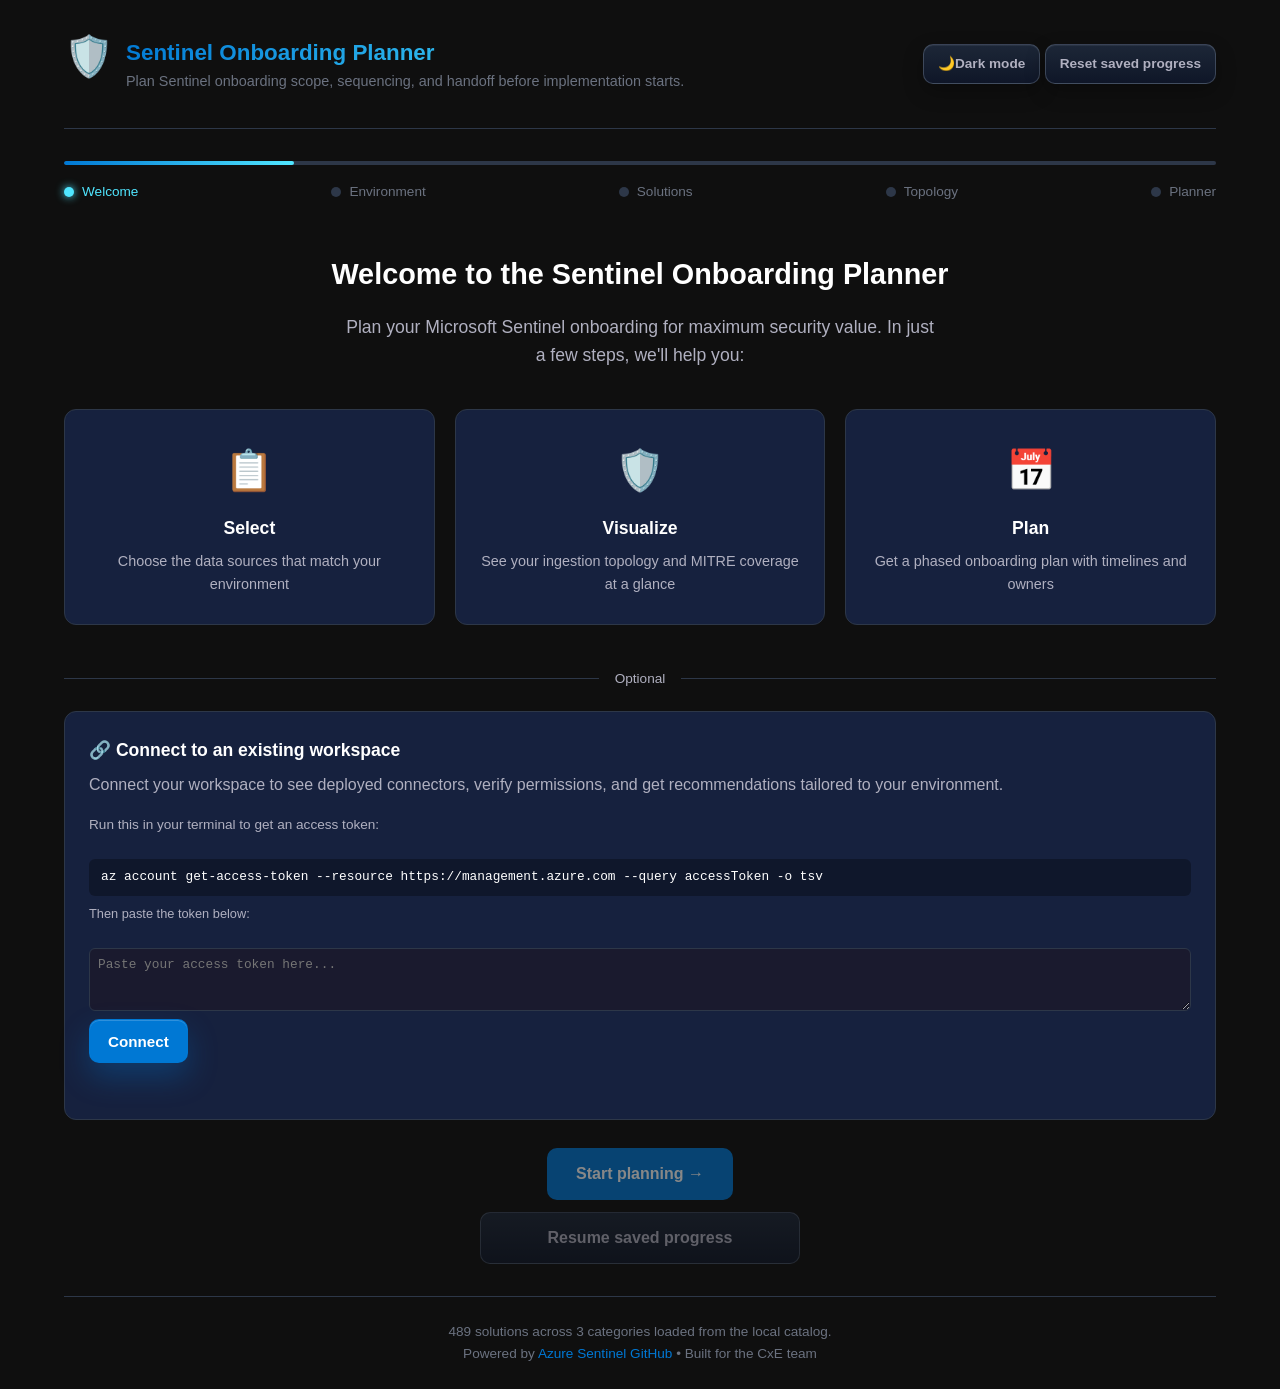
==== commit 8aaf0a7b: "feat: Cribl band split, VM infrastructure, MITRE fallback, legend CSS - Split Cribl Stream into per-" ====
--- a/index.html
+++ b/index.html
@@ -11,9 +11,40 @@
     <script src="https://cdn.jsdelivr.net/npm/frappe-gantt@1.2.2/dist/frappe-gantt.umd.js" integrity="sha384-IDc4p6+i79ghSfjvAaNuErpikTLBxt5+HDmubQFyD2jwSFpfST/JeaX8fFaqCrgJ" crossorigin="anonymous"></script>
     <script src="https://cdnjs.cloudflare.com/ajax/libs/exceljs/4.4.0/exceljs.min.js" integrity="sha512-dlPw+ytv/6JyepmelABrgeYgHI0O+frEwgfnPdXDTOIZz+eDgfW07QXG02/O8COfivBdGNINy+Vex+lYmJ5rxw==" crossorigin="anonymous" referrerpolicy="no-referrer"></script>
     <link rel="stylesheet" href="https://cdn.jsdelivr.net/npm/frappe-gantt@1.2.2/dist/frappe-gantt.css" integrity="sha384-6Kr9I0SBSJBCaLDsBKf2b/P1Vt0Y/RPHiq8c6phK4Z6wZjw/l6bNLvXds4iXxq5R" crossorigin="anonymous">
-    <link rel="stylesheet" href="css/style.css">
+    <script>
+        (() => {
+            const storageKey = 'sentinelPlanner.theme';
+            let theme = 'dark';
+
+            try {
+                const savedTheme = window.localStorage.getItem(storageKey);
+                if (savedTheme === 'light' || savedTheme === 'dark') {
+                    theme = savedTheme;
+                } else if (window.matchMedia && window.matchMedia('(prefers-color-scheme: light)').matches) {
+                    theme = 'light';
+                }
+            } catch {
+                theme = 'dark';
+            }
+
+            document.documentElement.setAttribute('data-theme', theme);
+            document.documentElement.style.colorScheme = theme;
+        })();
+    </script>
+    <link rel="stylesheet" href="css/style.css?v=16">
 </head>
 <body>
+    <div class="workspace-warning-banner" id="workspaceConnectionWarning" role="alert" aria-live="assertive" hidden>
+        <div class="workspace-warning-banner__content">
+            <span class="workspace-warning-banner__icon" aria-hidden="true">⚠️</span>
+            <p class="workspace-warning-banner__message" data-workspace-warning-message>Your workspace connection has expired. Reconnect to refresh your environment data.</p>
+        </div>
+        <div class="workspace-warning-banner__actions">
+            <button type="button" class="app-button app-button--warning" id="workspaceConnectionReconnect">Reconnect</button>
+            <button type="button" class="workspace-warning-banner__dismiss" id="workspaceConnectionDismiss" aria-label="Dismiss workspace connection warning">×</button>
+        </div>
+    </div>
+
     <div class="app-container">
         <header class="app-header">
             <div class="header-brand">
@@ -23,7 +54,13 @@
                     <p class="header-subtitle">Plan Sentinel onboarding scope, sequencing, and handoff before implementation starts.</p>
                 </div>
             </div>
-            <button type="button" class="app-button app-button--subtle" id="resetPlannerState">Reset saved progress</button>
+            <div class="header-actions">
+                <button type="button" class="app-button app-button--subtle theme-toggle" id="themeToggle" aria-pressed="false" aria-label="Switch theme">
+                    <span class="theme-toggle__icon" id="themeToggleIcon" aria-hidden="true">☀️</span>
+                    <span class="theme-toggle__label" id="themeToggleLabel">Light mode</span>
+                </button>
+                <button type="button" class="app-button app-button--subtle" id="resetPlannerState">Reset saved progress</button>
+            </div>
         </header>
 
         <div class="progress-container">
@@ -69,7 +106,7 @@
                         <div class="workspace-connect-divider"><span>Optional</span></div>
                         <div class="workspace-connect-card">
                             <h3>🔗 Connect to an existing workspace</h3>
-                            <p>Import your existing connectors so new sources are shown alongside what's already deployed.</p>
+                            <p>Connect your workspace to see deployed connectors, verify permissions, and get recommendations tailored to your environment.</p>
                             <div class="token-instructions" id="tokenInstructions">
                                 <p class="token-help">Run this in your terminal to get an access token:</p>
                                 <code class="token-cmd" onclick="copyTokenCmd()">az account get-access-token --resource https://management.azure.com --query accessToken -o tsv</code>
@@ -99,7 +136,7 @@
                                     </select>
                                 </div>
                             </div>
-                            <div class="workspace-status" id="workspaceStatus"></div>
+                            <div class="workspace-status" id="workspaceStatus" aria-live="polite"></div>
                         </div>
                     </div>
 
@@ -374,8 +411,16 @@
 
                     <div class="preselected-notice" id="preselectionBanner" hidden>
                         <span class="notice-icon">ℹ️</span>
-                        <span>Recommended solutions are highlighted from your environment choices, and any workspace-connected packages stay checked while you build the plan.</span>
-                    </div>
+                        <div class="notice-content">
+                            <span>Solutions based on your environment selection are highlighted, and any workspace-connected packages stay checked while you build the plan.</span>
+                        </div>
+                    </div>
+
+                    <ul class="notice-legend">
+                        <li><span class="notice-legend-icon legend-star">★</span> Solution includes at least one analytics rule — higher detection value out of the box.</li>
+                        <li><span class="notice-legend-icon legend-featured">★ FEATURED</span> Published as a featured solution in the Microsoft Sentinel Content Hub.</li>
+                        <li><span class="notice-legend-icon legend-connected">✓</span> Already connected in your selected workspace — no additional setup required.</li>
+                    </ul>
 
                     <div class="nlp-input-section" id="nlpSection" hidden>
                         <div class="nlp-container">
@@ -453,7 +498,6 @@
         </footer>
     </div>
 
-    <script type="module" src="js/app.js"></script>
+    <script type="module" src="js/app.js?v=16"></script>
 </body>
 </html>
-
--- a/css/style.css
+++ b/css/style.css
@@ -502,6 +502,45 @@
 .notice-icon {
     color: #facc15;
     font-size: 1.2rem;
+}
+
+/* Notice Legend */
+.notice-legend {
+    list-style: none;
+    margin: 10px 0 0 0;
+    padding: 0;
+    display: flex;
+    flex-direction: column;
+    gap: 6px;
+    color: var(--text-secondary);
+    font-size: 0.85rem;
+}
+
+.notice-legend-icon {
+    display: inline-block;
+    padding: 1px 7px;
+    border-radius: var(--radius-sm);
+    background: var(--bg-card);
+    border: 1px solid var(--border-color);
+    font-size: 0.78rem;
+    font-weight: 600;
+    margin-right: 6px;
+    vertical-align: middle;
+}
+
+.legend-star {
+    color: var(--warning);
+    border-color: rgba(245, 158, 11, 0.4);
+}
+
+.legend-featured {
+    color: var(--accent);
+    border-color: rgba(139, 92, 246, 0.4);
+}
+
+.legend-connected {
+    color: var(--success);
+    border-color: rgba(16, 185, 129, 0.4);
 }
 
 /* NLP Input (Step 3) */
@@ -5056,6 +5095,16 @@
 .mitre-coverage-section { margin-top: 28px; }
 .mitre-coverage-section h3 { font-size: 1rem; color: var(--text-primary); margin-bottom: 4px; }
 .mitre-coverage-section .mitre-subtitle { font-size: 0.8rem; color: var(--text-muted); margin-bottom: 16px; }
+.mitre-coverage-section .mitre-fallback-note {
+    font-size: 0.78rem;
+    color: var(--text-muted);
+    background: var(--bg-secondary, rgba(255,255,255,0.04));
+    border: 1px solid var(--border-color, rgba(255,255,255,0.1));
+    border-radius: 6px;
+    padding: 5px 10px;
+    margin-bottom: 8px;
+    display: inline-block;
+}
 
 .mitre-loading { text-align: center; padding: 24px; color: var(--text-muted); font-size: 0.85rem; }
 
@@ -5171,3 +5220,29 @@
 
 .mitre-expand-icon { color: var(--text-muted); font-size: 0.8rem; transition: transform 0.2s; display: block; margin-top: 4px; text-align: right; }
 .mitre-connector-row.expanded .mitre-expand-icon { transform: rotate(180deg); }
+
+.rf-layer-box {
+    position: relative;
+    width: 100%;
+    height: 100%;
+    box-sizing: border-box;
+    border: 2px dashed var(--layer-box-color, var(--border-color));
+    border-radius: 16px;
+    background: var(--layer-box-fill, rgba(255, 255, 255, 0.03));
+    pointer-events: none;
+    box-shadow: inset 0 0 0 1px rgba(255, 255, 255, 0.04);
+}
+
+.rf-layer-box__label {
+    position: absolute;
+    top: 10px;
+    left: 14px;
+    padding: 0;
+    font-size: 12px;
+    font-weight: 600;
+    letter-spacing: 0.08em;
+    text-transform: uppercase;
+    color: var(--layer-box-color, var(--text-muted));
+    opacity: 0.6;
+    pointer-events: none;
+}
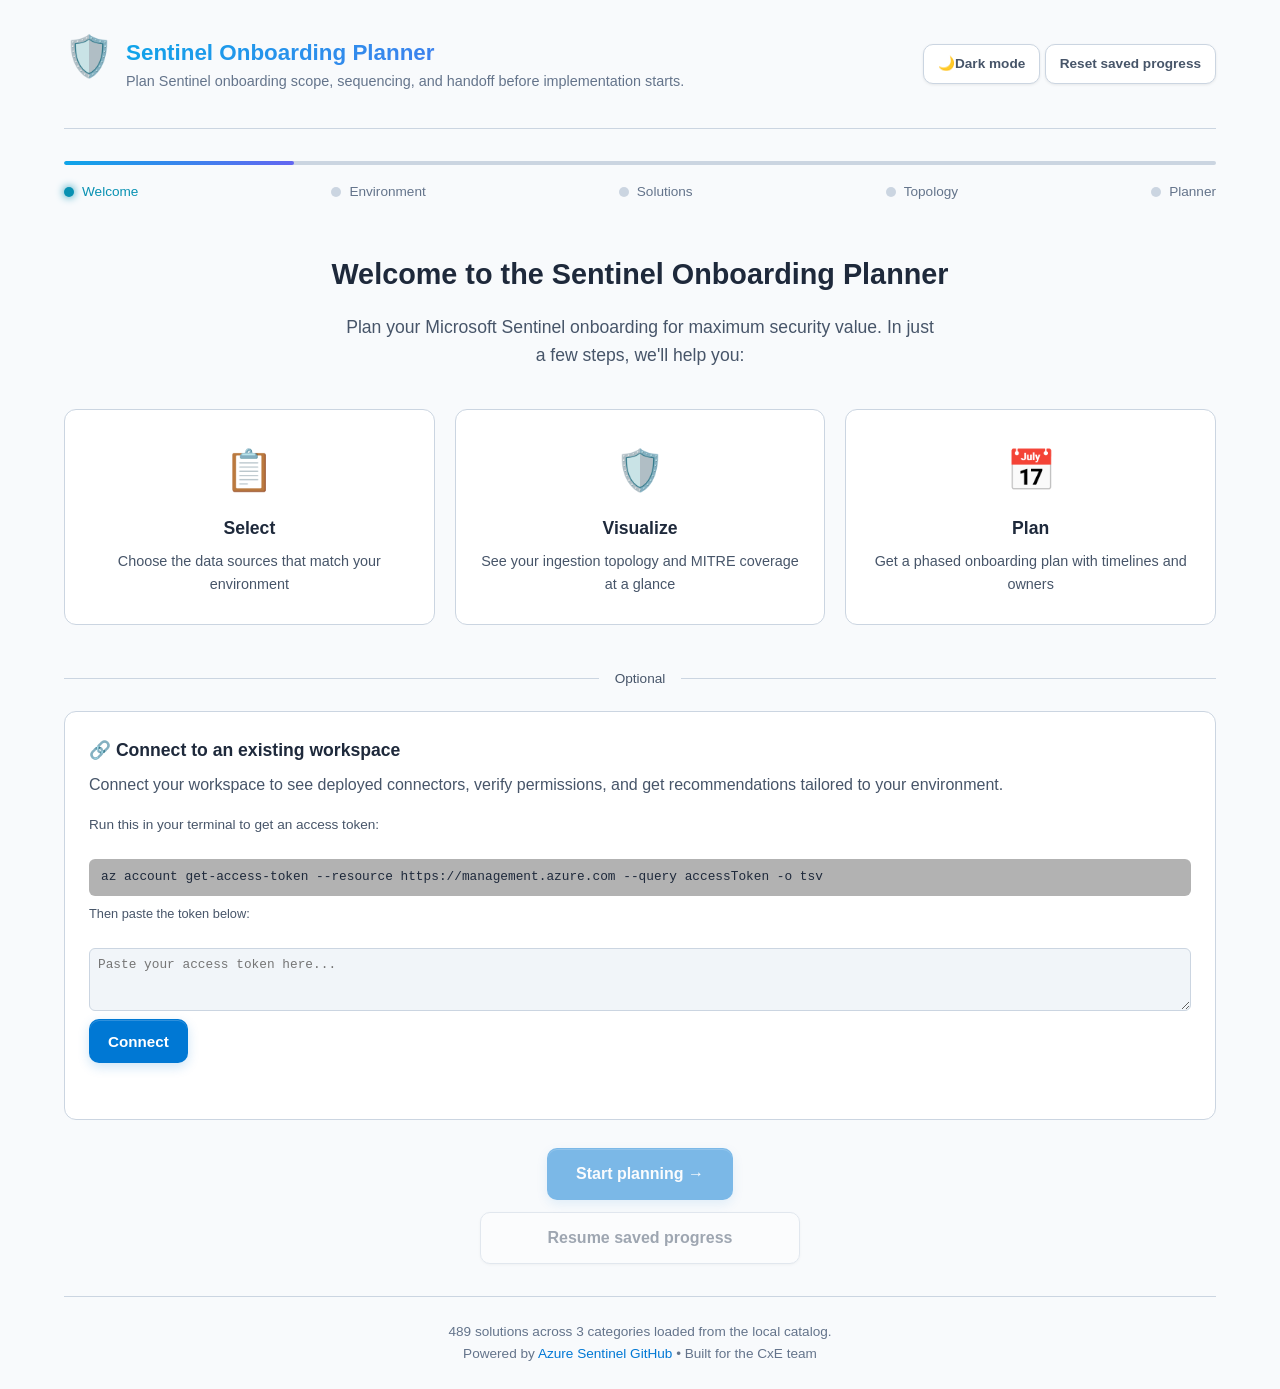
==== commit b675333f: "feat: workspace query fallback, Cribl-aware Gantt tasks, planner spec - app.js: dual-endpoint worksp" ====
--- a/index.html
+++ b/index.html
@@ -4,10 +4,10 @@
     <meta charset="UTF-8">
     <meta name="viewport" content="width=device-width, initial-scale=1.0">
     <title>Sentinel Onboarding Planner</title>
-    <script src="https://unpkg.com/react@18/umd/react.production.min.js" crossorigin="anonymous"></script>
-    <script src="https://unpkg.com/react-dom@18/umd/react-dom.production.min.js" crossorigin="anonymous"></script>
-    <script src="https://unpkg.com/reactflow@11/dist/umd/index.js" crossorigin="anonymous"></script>
-    <link rel="stylesheet" href="https://unpkg.com/reactflow@11/dist/style.css">
+    <script src="https://unpkg.com/react@18/umd/react.production.min.js" integrity="sha384-DGyLxAyjq0f9SPpVevD6IgztCFlnMF6oW/XQGmfe+IsZ8TqEiDrcHkMLKI6fiB/Z" crossorigin="anonymous"></script>
+    <script src="https://unpkg.com/react-dom@18/umd/react-dom.production.min.js" integrity="sha384-gTGxhz21lVGYNMcdJOyq01Edg0jhn/c22nsx0kyqP0TxaV5WVdsSH1fSDUf5YJj1" crossorigin="anonymous"></script>
+    <script src="https://unpkg.com/reactflow@11/dist/umd/index.js" integrity="sha384-lA1w00Vex5qXDv4/xYJO/e8SCjfdlNghbTP+s+2zl37rCEAC7trsSRpYrv/JQy5y" crossorigin="anonymous"></script>
+    <link rel="stylesheet" href="https://unpkg.com/reactflow@11/dist/style.css" integrity="sha384-uySezIHhsCs2A2+GIarZ89Bi2gd6yjY0I1FFVamfrk6hgEUWLuBYlXA7bYr6dHaJ" crossorigin="anonymous">
     <script src="https://cdn.jsdelivr.net/npm/frappe-gantt@1.2.2/dist/frappe-gantt.umd.js" integrity="sha384-IDc4p6+i79ghSfjvAaNuErpikTLBxt5+HDmubQFyD2jwSFpfST/JeaX8fFaqCrgJ" crossorigin="anonymous"></script>
     <script src="https://cdnjs.cloudflare.com/ajax/libs/exceljs/4.4.0/exceljs.min.js" integrity="sha512-dlPw+ytv/6JyepmelABrgeYgHI0O+frEwgfnPdXDTOIZz+eDgfW07QXG02/O8COfivBdGNINy+Vex+lYmJ5rxw==" crossorigin="anonymous" referrerpolicy="no-referrer"></script>
     <link rel="stylesheet" href="https://cdn.jsdelivr.net/npm/frappe-gantt@1.2.2/dist/frappe-gantt.css" integrity="sha384-6Kr9I0SBSJBCaLDsBKf2b/P1Vt0Y/RPHiq8c6phK4Z6wZjw/l6bNLvXds4iXxq5R" crossorigin="anonymous">
@@ -31,7 +31,7 @@
             document.documentElement.style.colorScheme = theme;
         })();
     </script>
-    <link rel="stylesheet" href="css/style.css?v=16">
+    <link rel="stylesheet" href="css/style.css?v=20">
 </head>
 <body>
     <div class="workspace-warning-banner" id="workspaceConnectionWarning" role="alert" aria-live="assertive" hidden>
@@ -498,6 +498,6 @@
         </footer>
     </div>
 
-    <script type="module" src="js/app.js?v=16"></script>
+    <script type="module" src="js/app.js?v=28"></script>
 </body>
 </html>
--- a/css/style.css
+++ b/css/style.css
@@ -268,7 +268,10 @@
 .workspace-picker select { width: 100%; padding: 8px; background: var(--bg-secondary); border: 1px solid var(--border-color); border-radius: 6px; color: var(--text-primary); }
 .workspace-status { min-height: 20px; margin-top: 12px; font-size: 0.85rem; color: var(--text-secondary); }
 .workspace-status.success { color: var(--success); }
+.workspace-status.warning { color: #FBBF24; }
 .workspace-status.error { color: #F87171; }
+.workspace-status__primary { display: block; }
+.workspace-status__detail { display: block; margin-top: 4px; font-size: 0.78rem; color: var(--text-secondary); }
 
 .cta-section {
     text-align: center;
@@ -1004,8 +1007,24 @@
 }
 
 .solution-item.selected {
+    border-color: rgba(80, 230, 255, 0.6);
+    background: rgba(80, 230, 255, 0.05);
+}
+
+.solution-item.selected .solution-item-check:checked {
+    border-color: rgba(80, 230, 255, 0.9);
+    background: rgba(80, 230, 255, 0.85);
+}
+
+.solution-item.already-connected,
+.solution-item.already-connected.selected {
     border-color: var(--success);
     background: rgba(16, 185, 129, 0.05);
+}
+
+.solution-item.already-connected .solution-item-check:checked {
+    border-color: var(--success);
+    background: var(--success);
 }
 
 .solution-item.is-sizing-panel-active {
@@ -1024,17 +1043,6 @@
     background: var(--bg-card);
     transform: none;
     box-shadow: none;
-}
-
-.solution-item.already-connected {
-    border-color: rgba(16, 185, 129, 0.4);
-    background: rgba(16, 185, 129, 0.05);
-}
-
-.solution-item.already-connected.recommended,
-.solution-item.already-connected.selected {
-    border-color: rgba(16, 185, 129, 0.4);
-    background: rgba(16, 185, 129, 0.05);
 }
 
 .solution-item-main {
@@ -1221,13 +1229,14 @@
 }
 
 .solution-item.already-connected .solution-item-check {
-    border-color: rgba(16, 185, 129, 0.55);
-    background: rgba(16, 185, 129, 0.16);
+    border-color: #10B981;
+    background: #10B981;
 }
 
 .solution-item.already-connected .solution-item-check::after {
     content: '✓';
-    color: #10B981;
+    color: #ffffff;
+    font-size: 0.82rem;
 }
 
 .solution-item-check:disabled {
@@ -1506,6 +1515,14 @@
 .solution-sizing-helper {
     color: var(--text-muted);
     font-size: 0.76rem;
+}
+
+.solution-sizing-measurement-note {
+    grid-column: 1 / -1;
+    color: var(--text-secondary);
+    font-size: 0.78rem;
+    margin: -4px 0 2px;
+    opacity: 0.85;
 }
 
 .solution-sizing-select {
@@ -1768,6 +1785,12 @@
 /* Ingestion Topology — React Flow */
 .ingestion-topology { margin: 20px 0; }
 .topo-container { position: relative; padding: 24px 0; }
+.topo-toolbar { display: flex; align-items: center; justify-content: space-between; margin-bottom: 12px; padding: 8px 12px; border-radius: 8px; background: var(--bg-secondary); border: 1px solid var(--border-color); }
+.topo-toolbar-btn { background: var(--bg-card); border: 1px solid var(--border-color); border-radius: 6px; padding: 6px 12px; font-size: 0.78rem; color: var(--text-secondary); cursor: pointer; transition: var(--transition); }
+.topo-toolbar-btn:hover { background: var(--bg-card-hover); color: var(--text-primary); }
+.topo-toolbar-filters { display: flex; gap: 6px; }
+.topo-filter-btn.active { background: rgba(0, 120, 212, 0.15); color: var(--sentinel-blue); border-color: rgba(0, 120, 212, 0.4); }
+.rf-edge--dimmed { opacity: 0.12; transition: opacity 0.2s ease; }
 .topo-flow-wrapper { width: 100%; height: 680px; border-radius: 12px; border: 1px solid var(--border-color); background: var(--bg-primary); overflow: hidden; }
 .topo-flow-wrapper .react-flow__background { background: var(--bg-primary) !important; }
 .topo-flow-wrapper .react-flow { background: var(--bg-primary) !important; }
@@ -1794,8 +1817,8 @@
 .rf-path-logo-img { width: 14px; height: 14px; object-fit: contain; }
 .rf-source-node-title-icon-fallback,
 .rf-path-logo-fallback { font-size: 0.95rem; line-height: 1; }
-.rf-source-item { padding: 6px 10px; border-left: 3px solid transparent; margin-bottom: 4px; font-size: 0.78rem; color: var(--text-secondary); background: var(--bg-secondary); border-radius: 4px; }
-.rf-source-name { font-weight: 500; }
+.rf-source-item { display: flex; align-items: center; justify-content: space-between; padding: 6px 10px; border-left: 3px solid transparent; margin-bottom: 4px; font-size: 0.78rem; color: var(--text-secondary); background: var(--bg-secondary); border-radius: 4px; }
+.rf-source-name { font-weight: 500; flex: 1; min-width: 0; overflow: hidden; text-overflow: ellipsis; white-space: nowrap; }
 .rf-source-windows-extras { display: flex; flex-direction: column; gap: 10px; }
 .rf-pool-grid { display: grid; grid-template-columns: repeat(2, minmax(0, 1fr)); gap: 8px; }
 .rf-pool-grid .rf-pool-section { min-width: 0; }
@@ -1839,6 +1862,29 @@
 .rf-sentinel-portal { font-size: 0.7rem; color: var(--text-secondary); margin-top: 8px; border-top: 1px solid var(--border-color); padding-top: 8px; }
 .rf-sentinel-portal code { font-size: 0.65rem; color: var(--sentinel-light-blue); }
 
+/* ─── Existing vs New infrastructure visual states ─── */
+.rf-source-node.rf-node--existing,
+.rf-server-node.rf-node--existing,
+.rf-dcr-node.rf-node--existing,
+.rf-path-node.rf-node--existing,
+.rf-cribl-node.rf-node--existing { opacity: 0.78; border-color: #10B981 !important; border-style: solid !important; }
+.rf-source-node.rf-node--new { border-style: dashed; }
+.rf-server-node.rf-node--new { border-style: dashed; }
+.rf-path-node.rf-node--new { border-style: dashed; }
+.rf-cribl-node.rf-node--new { border-style: dashed; }
+.rf-status-chip { font-size: 0.6rem; padding: 2px 6px; border-radius: 4px; text-transform: uppercase; font-weight: 600; letter-spacing: 0.5px; display: inline-block; }
+.rf-status-chip--existing { background: rgba(16, 185, 129, 0.15); color: #6EE7B7; border: 1px solid rgba(16, 185, 129, 0.35); }
+.rf-status-chip--connected-idle { background: rgba(250, 204, 21, 0.12); color: #FCD34D; border: 1px solid rgba(250, 204, 21, 0.35); }
+.rf-status-chip--partial { background: rgba(250, 204, 21, 0.08); color: #FCD34D; border: 1px solid rgba(250, 204, 21, 0.25); }
+.rf-status-chip--new { background: rgba(80, 230, 255, 0.1); color: #50E6FF; border: 1px solid rgba(80, 230, 255, 0.3); }
+.rf-sol-status-dot { width: 6px; height: 6px; border-radius: 50%; flex-shrink: 0; margin-right: 4px; margin-top: 1px; }
+.rf-sol-status-dot--connected { background: #10B981; box-shadow: 0 0 4px rgba(16, 185, 129, 0.5); }
+.rf-sol-status-dot--connected-idle { background: #FBBF24; box-shadow: 0 0 4px rgba(251, 191, 36, 0.5); }
+.rf-sol-inline-status { font-size: 0.58rem; font-weight: 700; letter-spacing: 0.05em; padding: 1px 5px; border-radius: 3px; white-space: nowrap; flex-shrink: 0; margin-left: 6px; }
+.rf-sol-inline-status--connected { color: #10B981; background: rgba(16, 185, 129, 0.12); border: 1px solid rgba(16, 185, 129, 0.3); }
+.rf-sol-inline-status--connected-idle { color: #FBBF24; background: rgba(251, 191, 36, 0.12); border: 1px solid rgba(251, 191, 36, 0.3); }
+.rf-node-footer { display: flex; justify-content: flex-end; margin-top: 4px; }
+
 /* Footer */
 .app-footer {
     padding: 24px 0;
@@ -4091,6 +4137,14 @@
 .gantt-detail-sizing__helper {
     color: var(--text-muted);
     font-size: 0.78rem;
+}
+
+.gantt-detail-sizing__measurement-note {
+    grid-column: 1 / -1;
+    color: var(--text-secondary);
+    font-size: 0.78rem;
+    margin: -4px 0 2px;
+    opacity: 0.85;
 }
 
 .gantt-detail-sizing__note {
@@ -5246,3 +5300,181 @@
     opacity: 0.6;
     pointer-events: none;
 }
+
+/* ==============================
+   Gantt — Finish-to-Start dependency arrows
+   ============================== */
+
+.gantt-dependency-layer {
+    pointer-events: none;
+}
+
+/* Arrowhead fill inherits the arrow color via the custom property */
+.gantt-dep-arrowhead-path {
+    fill: var(--gantt-dep-arrow-color, #475569);
+}
+
+.gantt-dependency-layer .gantt-dep-arrow {
+    fill: none;
+    stroke: var(--gantt-dep-arrow-color, #475569);
+    stroke-width: 1.5;
+    stroke-linecap: round;
+    stroke-linejoin: round;
+    opacity: 0.7;
+    transition: opacity 0.15s ease, stroke-width 0.15s ease;
+}
+
+.gantt-dependency-layer .gantt-dep-arrow--highlighted {
+    opacity: 1;
+    stroke-width: 2.5;
+    stroke: var(--gantt-dep-arrow-color-highlight, #94a3b8);
+}
+
+/* ─── Light Theme ─── */
+[data-theme="light"] {
+    --bg-primary: #f8fafc;
+    --bg-secondary: #f1f5f9;
+    --bg-card: #ffffff;
+    --bg-card-hover: #e2e8f0;
+    --text-primary: #1e293b;
+    --text-secondary: #475569;
+    --text-muted: #64748b;
+    --border-color: #cbd5e1;
+    --success: #059669;
+    --warning: #d97706;
+    --accent: #7c3aed;
+    --gradient-start: #0ea5e9;
+    --gradient-end: #6366f1;
+    --sentinel-light-blue: #0891b2;
+    --shadow: 0 1px 3px rgba(0, 0, 0, 0.08), 0 1px 2px rgba(0, 0, 0, 0.06);
+    --shadow-lg: 0 4px 6px -1px rgba(0, 0, 0, 0.1), 0 2px 4px -1px rgba(0, 0, 0, 0.06);
+    --planner-task-label-color: rgba(30, 41, 59, 0.96);
+    --planner-task-label-color-strong: rgba(15, 23, 42, 0.98);
+    color-scheme: light;
+}
+
+[data-theme="light"] .solution-item,
+[data-theme="light"] .category-card,
+[data-theme="light"] .stat-card {
+    box-shadow: 0 1px 3px rgba(0, 0, 0, 0.08);
+}
+
+[data-theme="light"] .solution-item-check {
+    border-color: #94a3b8;
+}
+
+[data-theme="light"] .solution-item.selected {
+    border-color: var(--gradient-start);
+    background: rgba(14, 165, 233, 0.04);
+}
+
+[data-theme="light"] .vendor-logo--light-surface {
+    background: transparent;
+}
+
+[data-theme="light"] .app-button {
+    background: #0078D4;
+    border-color: rgba(0, 120, 212, 0.6);
+    color: #ffffff;
+    box-shadow: 0 4px 12px rgba(0, 120, 212, 0.2), inset 0 1px 0 rgba(255, 255, 255, 0.18);
+}
+
+[data-theme="light"] .app-button:hover:not(:disabled) {
+    background: #1a86d9;
+    border-color: rgba(0, 120, 212, 0.8);
+    box-shadow: 0 6px 16px rgba(0, 120, 212, 0.28);
+}
+
+[data-theme="light"] .app-button:active:not(:disabled) {
+    background: #006cbe;
+    box-shadow: 0 2px 8px rgba(0, 120, 212, 0.2);
+}
+
+[data-theme="light"] .app-button:focus-visible {
+    border-color: rgba(0, 120, 212, 0.9);
+    box-shadow: 0 0 0 3px rgba(0, 120, 212, 0.2), 0 6px 16px rgba(0, 120, 212, 0.28);
+}
+
+[data-theme="light"] .app-button--subtle {
+    background: #ffffff;
+    border-color: #cbd5e1;
+    color: #475569;
+    box-shadow: 0 1px 3px rgba(0, 0, 0, 0.08);
+}
+
+[data-theme="light"] .app-button--subtle:hover:not(:disabled) {
+    background: #f1f5f9;
+    border-color: #94a3b8;
+    color: #1e293b;
+    box-shadow: 0 2px 6px rgba(0, 0, 0, 0.1);
+}
+
+/* Light mode: Gantt summary header strip */
+[data-theme="light"] .gantt-summary-header,
+[data-theme="light"] .gantt-mobile-item {
+    background: #ffffff;
+    border-color: #e2e8f0;
+}
+
+[data-theme="light"] .gantt-summary-stat {
+    background: #f8fafc;
+    border-color: #e2e8f0;
+}
+
+/* Light mode: version badge */
+[data-theme="light"] .version-badge {
+    color: #0e7490;
+}
+
+/* Light mode: role & infrastructure chips */
+[data-theme="light"] .solution-role-chip,
+[data-theme="light"] .solution-infrastructure-chip {
+    background: rgba(8, 145, 178, 0.08);
+    color: #0e7490;
+    border-color: rgba(8, 145, 178, 0.3);
+}
+
+/* Light mode: difficulty badges — darken text for contrast */
+[data-theme="light"] .solution-difficulty-badge.difficulty-easy {
+    color: #047857;
+    background: rgba(5, 150, 105, 0.1);
+    border-color: rgba(5, 150, 105, 0.3);
+}
+
+[data-theme="light"] .solution-difficulty-badge.difficulty-moderate {
+    color: #b45309;
+    background: rgba(217, 119, 6, 0.1);
+    border-color: rgba(217, 119, 6, 0.3);
+}
+
+[data-theme="light"] .solution-difficulty-badge.difficulty-hard {
+    color: #dc2626;
+    background: rgba(220, 38, 38, 0.1);
+    border-color: rgba(220, 38, 38, 0.3);
+}
+
+/* Light mode: Gantt phase chips — stronger backgrounds */
+[data-theme="light"] .gantt-phase-chip.phase-setup {
+    background: rgba(14, 116, 144, 0.1);
+    border-color: rgba(14, 116, 144, 0.3);
+}
+
+[data-theme="light"] .gantt-phase-chip.phase-1 {
+    background: rgba(8, 145, 178, 0.1);
+    border-color: rgba(8, 145, 178, 0.3);
+}
+
+[data-theme="light"] .gantt-phase-chip.phase-2 {
+    background: rgba(6, 182, 212, 0.1);
+    border-color: rgba(6, 182, 212, 0.3);
+}
+
+[data-theme="light"] .gantt-phase-chip.phase-3 {
+    background: rgba(20, 184, 166, 0.1);
+    border-color: rgba(20, 184, 166, 0.3);
+}
+
+[data-theme="light"] .gantt-phase-chip.phase-closeout {
+    background: rgba(99, 102, 241, 0.1);
+    border-color: rgba(99, 102, 241, 0.3);
+}
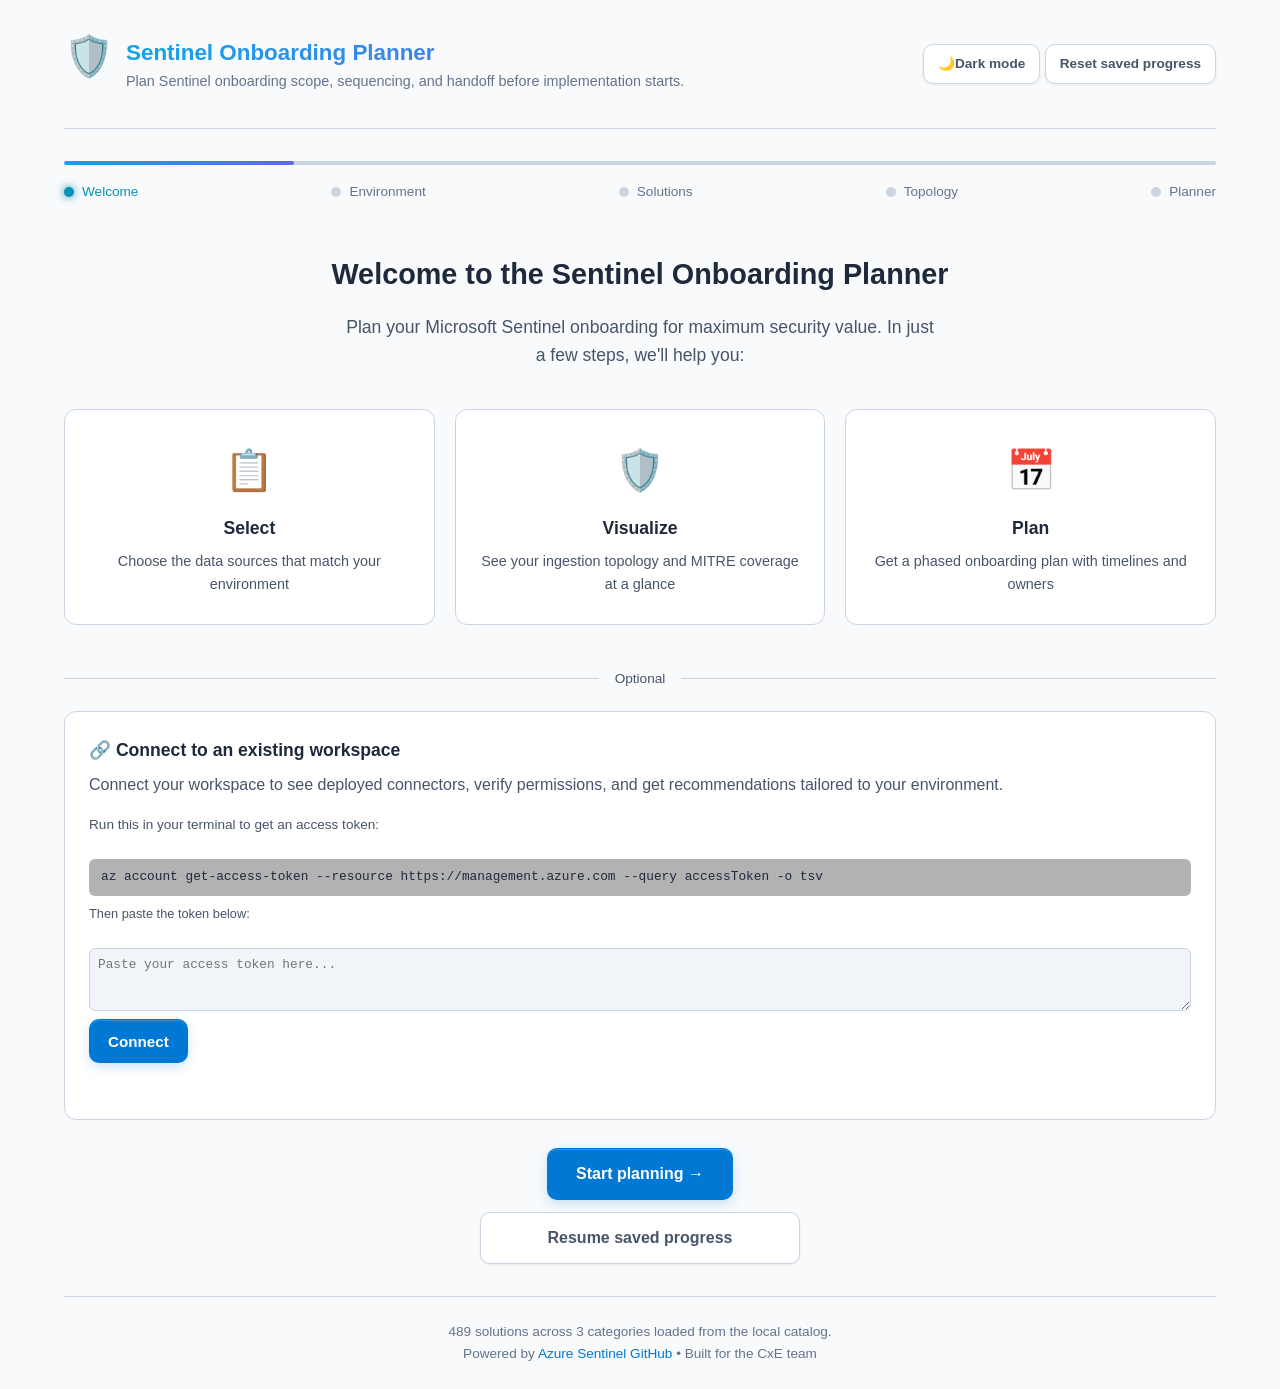
==== commit de7c6d17: "Bump cache versions to clear stale localStorage after ID fixes - DURATION_OVERRIDE_STATE_VERSION: 7 " ====
--- a/index.html
+++ b/index.html
@@ -498,6 +498,6 @@
         </footer>
     </div>
 
-    <script type="module" src="js/app.js?v=28"></script>
+    <script type="module" src="js/app.js?v=29"></script>
 </body>
 </html>
--- a/css/style.css
+++ b/css/style.css
@@ -1620,6 +1620,74 @@
 .solution-sizing-cribl__note {
     color: var(--text-muted);
     font-size: 0.85rem;
+}
+
+/* Log-type selector (AWS data source selection in sizing drawer) */
+.log-type-selector {
+    display: grid;
+    gap: 2px;
+}
+
+.log-type-selector__item {
+    display: grid;
+    grid-template-columns: 1.25rem 1fr auto;
+    align-items: center;
+    gap: 6px 10px;
+    padding: 8px 10px;
+    border-radius: 6px;
+    cursor: pointer;
+    transition: background 120ms;
+}
+
+.log-type-selector__item:hover {
+    background: rgba(148, 163, 184, 0.07);
+}
+
+.log-type-selector__item input[type="checkbox"] {
+    inline-size: 1rem;
+    block-size: 1rem;
+    accent-color: var(--accent, #5bc4f1);
+    cursor: pointer;
+    flex-shrink: 0;
+}
+
+.log-type-selector__name {
+    font-size: 0.875rem;
+    color: var(--text-primary);
+    line-height: 1.4;
+}
+
+.log-type-selector__badge {
+    font-size: 0.76rem;
+    padding: 2px 7px;
+    border-radius: 4px;
+    background: rgba(91, 196, 241, 0.14);
+    color: var(--accent, #5bc4f1);
+    white-space: nowrap;
+    font-weight: 500;
+}
+
+.log-type-selector__badge.is-raw {
+    background: rgba(148, 163, 184, 0.1);
+    color: var(--text-muted);
+    font-weight: 400;
+}
+
+.log-type-selector__infra {
+    display: none;
+}
+
+.log-type-selector__warning {
+    display: grid;
+    gap: 4px;
+    padding: 10px 12px;
+    margin-top: 4px;
+    border-radius: 6px;
+    border: 1px solid rgba(234, 179, 8, 0.4);
+    background: rgba(234, 179, 8, 0.1);
+    font-size: 0.83rem;
+    color: #f5d580;
+    line-height: 1.5;
 }
 
 .solution-sizing-relation__copy {
@@ -1883,6 +1951,8 @@
 .rf-sol-inline-status { font-size: 0.58rem; font-weight: 700; letter-spacing: 0.05em; padding: 1px 5px; border-radius: 3px; white-space: nowrap; flex-shrink: 0; margin-left: 6px; }
 .rf-sol-inline-status--connected { color: #10B981; background: rgba(16, 185, 129, 0.12); border: 1px solid rgba(16, 185, 129, 0.3); }
 .rf-sol-inline-status--connected-idle { color: #FBBF24; background: rgba(251, 191, 36, 0.12); border: 1px solid rgba(251, 191, 36, 0.3); }
+.rf-sol-inline-status--new { color: #60a5fa; background: rgba(96, 165, 250, 0.12); border: 1px solid rgba(96, 165, 250, 0.3); }
+.rf-sol-inline-status--connector-only { color: #94a3b8; background: rgba(148, 163, 184, 0.10); border: 1px solid rgba(148, 163, 184, 0.25); font-size: 0.65rem; }
 .rf-node-footer { display: flex; justify-content: flex-end; margin-top: 4px; }
 
 /* Footer */
@@ -2548,7 +2618,7 @@
 .gantt-table-header,
 .gantt-table-row {
     display: grid;
-    grid-template-columns: var(--gantt-table-columns, 72px minmax(320px, 1.8fr) 156px 148px 124px 128px 224px 118px);
+    grid-template-columns: var(--gantt-table-columns, 72px minmax(420px, 2.5fr) 156px 148px 124px 128px 224px 118px);
 }
 
 .gantt-table-header {
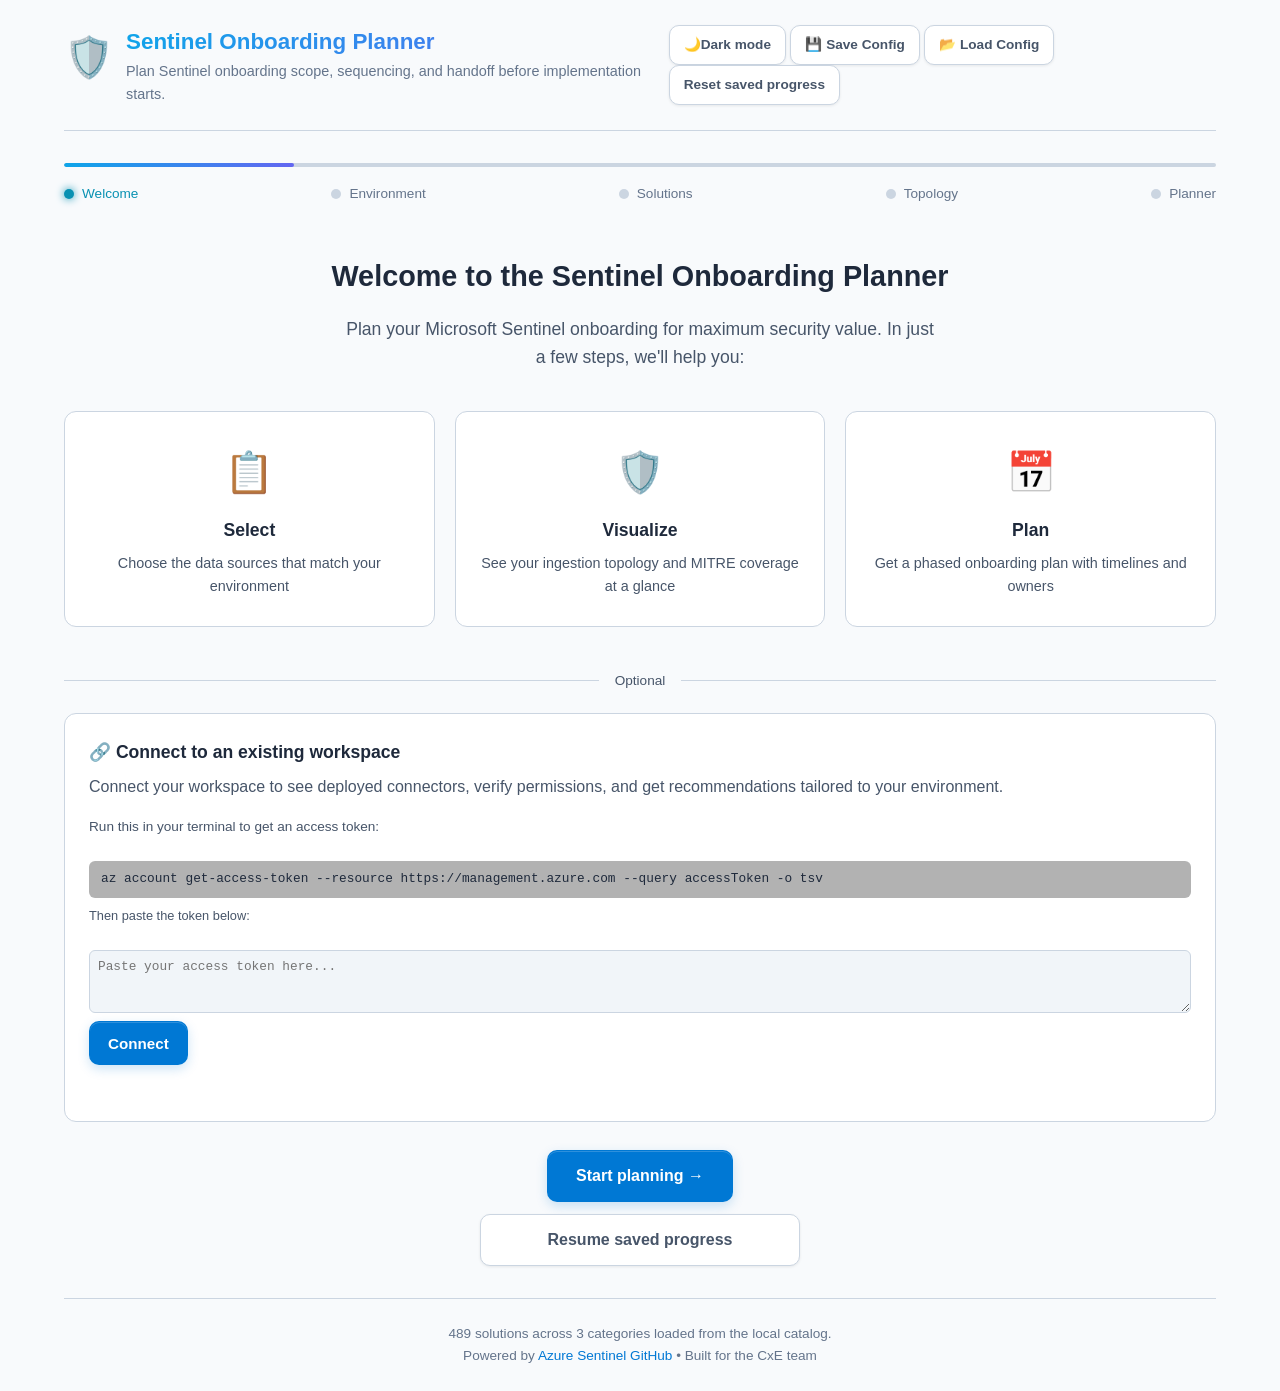
==== commit 25e675e2: "v1.0 QA fixes: topology, sizing, save/load config, UI improvements - Add save/load configuration (JS" ====
--- a/index.html
+++ b/index.html
@@ -59,6 +59,9 @@
                     <span class="theme-toggle__icon" id="themeToggleIcon" aria-hidden="true">☀️</span>
                     <span class="theme-toggle__label" id="themeToggleLabel">Light mode</span>
                 </button>
+                <button type="button" class="app-button app-button--subtle" id="saveConfig">💾 Save Config</button>
+                <button type="button" class="app-button app-button--subtle" id="loadConfig">📂 Load Config</button>
+                <input type="file" id="loadConfigInput" accept=".json" style="display:none">
                 <button type="button" class="app-button app-button--subtle" id="resetPlannerState">Reset saved progress</button>
             </div>
         </header>
@@ -395,7 +398,7 @@
                         </div>
                     </div>
 
-                    <p class="helper-text">You can still search for additional third-party solutions in the next step.</p>
+                    <p class="helper-text">You can still search for additional solutions from other environments in the next step.</p>
 
                     <div class="nav-buttons">
                         <button type="button" class="app-button" data-prev>← Back</button>
@@ -407,7 +410,7 @@
             <section class="wizard-step" id="step3">
                 <div class="step-content">
                     <h2>Select solution packages</h2>
-                    <p class="step-description">Review recommended packages, add any additional third-party solutions, and build the shortlist for the planner view.</p>
+                    <p class="step-description">Review recommended packages, add any additional solutions from other environments, and build the shortlist for the planner view.</p>
 
                     <div class="preselected-notice" id="preselectionBanner" hidden>
                         <span class="notice-icon">ℹ️</span>
@@ -498,6 +501,6 @@
         </footer>
     </div>
 
-    <script type="module" src="js/app.js?v=29"></script>
+    <script type="module" src="js/app.js?v=31"></script>
 </body>
 </html>
--- a/css/style.css
+++ b/css/style.css
@@ -1540,6 +1540,13 @@
     grid-column: 1 / -1;
 }
 
+.solution-sizing-server-fields {
+    grid-column: 1 / -1;
+    display: grid;
+    grid-template-columns: repeat(2, minmax(0, 1fr));
+    gap: 12px;
+}
+
 .solution-sizing-relation {
     display: grid;
     gap: 10px;
@@ -1858,6 +1865,10 @@
 .topo-toolbar-btn:hover { background: var(--bg-card-hover); color: var(--text-primary); }
 .topo-toolbar-filters { display: flex; gap: 6px; }
 .topo-filter-btn.active { background: rgba(0, 120, 212, 0.15); color: var(--sentinel-blue); border-color: rgba(0, 120, 212, 0.4); }
+.topo-overlap-hint { display: flex; align-items: center; gap: 8px; margin-bottom: 10px; padding: 8px 14px; border-radius: 8px; background: rgba(0, 120, 212, 0.08); border: 1px solid rgba(0, 120, 212, 0.25); font-size: 0.8rem; color: var(--text-secondary); }
+.topo-overlap-hint-icon { font-size: 1rem; flex-shrink: 0; }
+.topo-overlap-hint-dismiss { background: none; border: none; color: var(--text-secondary); font-size: 1.1rem; cursor: pointer; margin-left: auto; padding: 2px 6px; border-radius: 4px; line-height: 1; }
+.topo-overlap-hint-dismiss:hover { background: rgba(255,255,255,0.1); color: var(--text-primary); }
 .rf-edge--dimmed { opacity: 0.12; transition: opacity 0.2s ease; }
 .topo-flow-wrapper { width: 100%; height: 680px; border-radius: 12px; border: 1px solid var(--border-color); background: var(--bg-primary); overflow: hidden; }
 .topo-flow-wrapper .react-flow__background { background: var(--bg-primary) !important; }
@@ -2562,7 +2573,7 @@
 
 .gantt-layout {
     display: grid;
-    grid-template-columns: 320px 12px minmax(0, 1fr);
+    grid-template-columns: 420px 12px minmax(0, 1fr);
     width: 100%;
     min-width: 0;
     align-items: start;
@@ -4992,7 +5003,7 @@
 
 @media (max-width: 1200px) {
     .gantt-layout {
-        grid-template-columns: 300px 12px minmax(0, 1fr);
+        grid-template-columns: 360px 12px minmax(0, 1fr);
     }
 
     .gantt-table-inline-trigger {
@@ -5479,16 +5490,27 @@
     box-shadow: 0 2px 6px rgba(0, 0, 0, 0.1);
 }
 
-/* Light mode: Gantt summary header strip */
+/* Light mode: Gantt summary header strip — overridden by #step5 dark force */
 [data-theme="light"] .gantt-summary-header,
 [data-theme="light"] .gantt-mobile-item {
     background: #ffffff;
     border-color: #e2e8f0;
 }
 
+[data-theme="light"] #step5 .gantt-summary-header,
+[data-theme="light"] #step5 .gantt-mobile-item {
+    background: var(--bg-card);
+    border-color: var(--border-color);
+}
+
 [data-theme="light"] .gantt-summary-stat {
     background: #f8fafc;
     border-color: #e2e8f0;
+}
+
+[data-theme="light"] #step5 .gantt-summary-stat {
+    background: var(--bg-secondary);
+    border-color: var(--border-color);
 }
 
 /* Light mode: version badge */
@@ -5548,3 +5570,25 @@
     background: rgba(99, 102, 241, 0.1);
     border-color: rgba(99, 102, 241, 0.3);
 }
+
+/* Force dark theme on Gantt/Planner (Step 5) — light mode has contrast issues */
+[data-theme="light"] #step5 {
+    --bg-primary: #0F0F0F;
+    --bg-secondary: #1A1A2E;
+    --bg-card: #16213E;
+    --bg-card-hover: #1E2D4D;
+    --text-primary: #FFFFFF;
+    --text-secondary: #B0B0C0;
+    --text-muted: #6B7280;
+    --border-color: #2D3748;
+    --success: #10B981;
+    --warning: #F59E0B;
+    --shadow: 0 4px 6px -1px rgba(0, 0, 0, 0.3), 0 2px 4px -1px rgba(0, 0, 0, 0.2);
+    --shadow-lg: 0 10px 15px -3px rgba(0, 0, 0, 0.4), 0 4px 6px -2px rgba(0, 0, 0, 0.3);
+    --planner-task-label-color: rgba(226, 232, 240, 0.96);
+    --planner-task-label-color-strong: rgba(248, 250, 252, 0.98);
+    background: var(--bg-primary);
+    border-radius: 12px;
+    color: var(--text-primary);
+    color-scheme: dark;
+}
